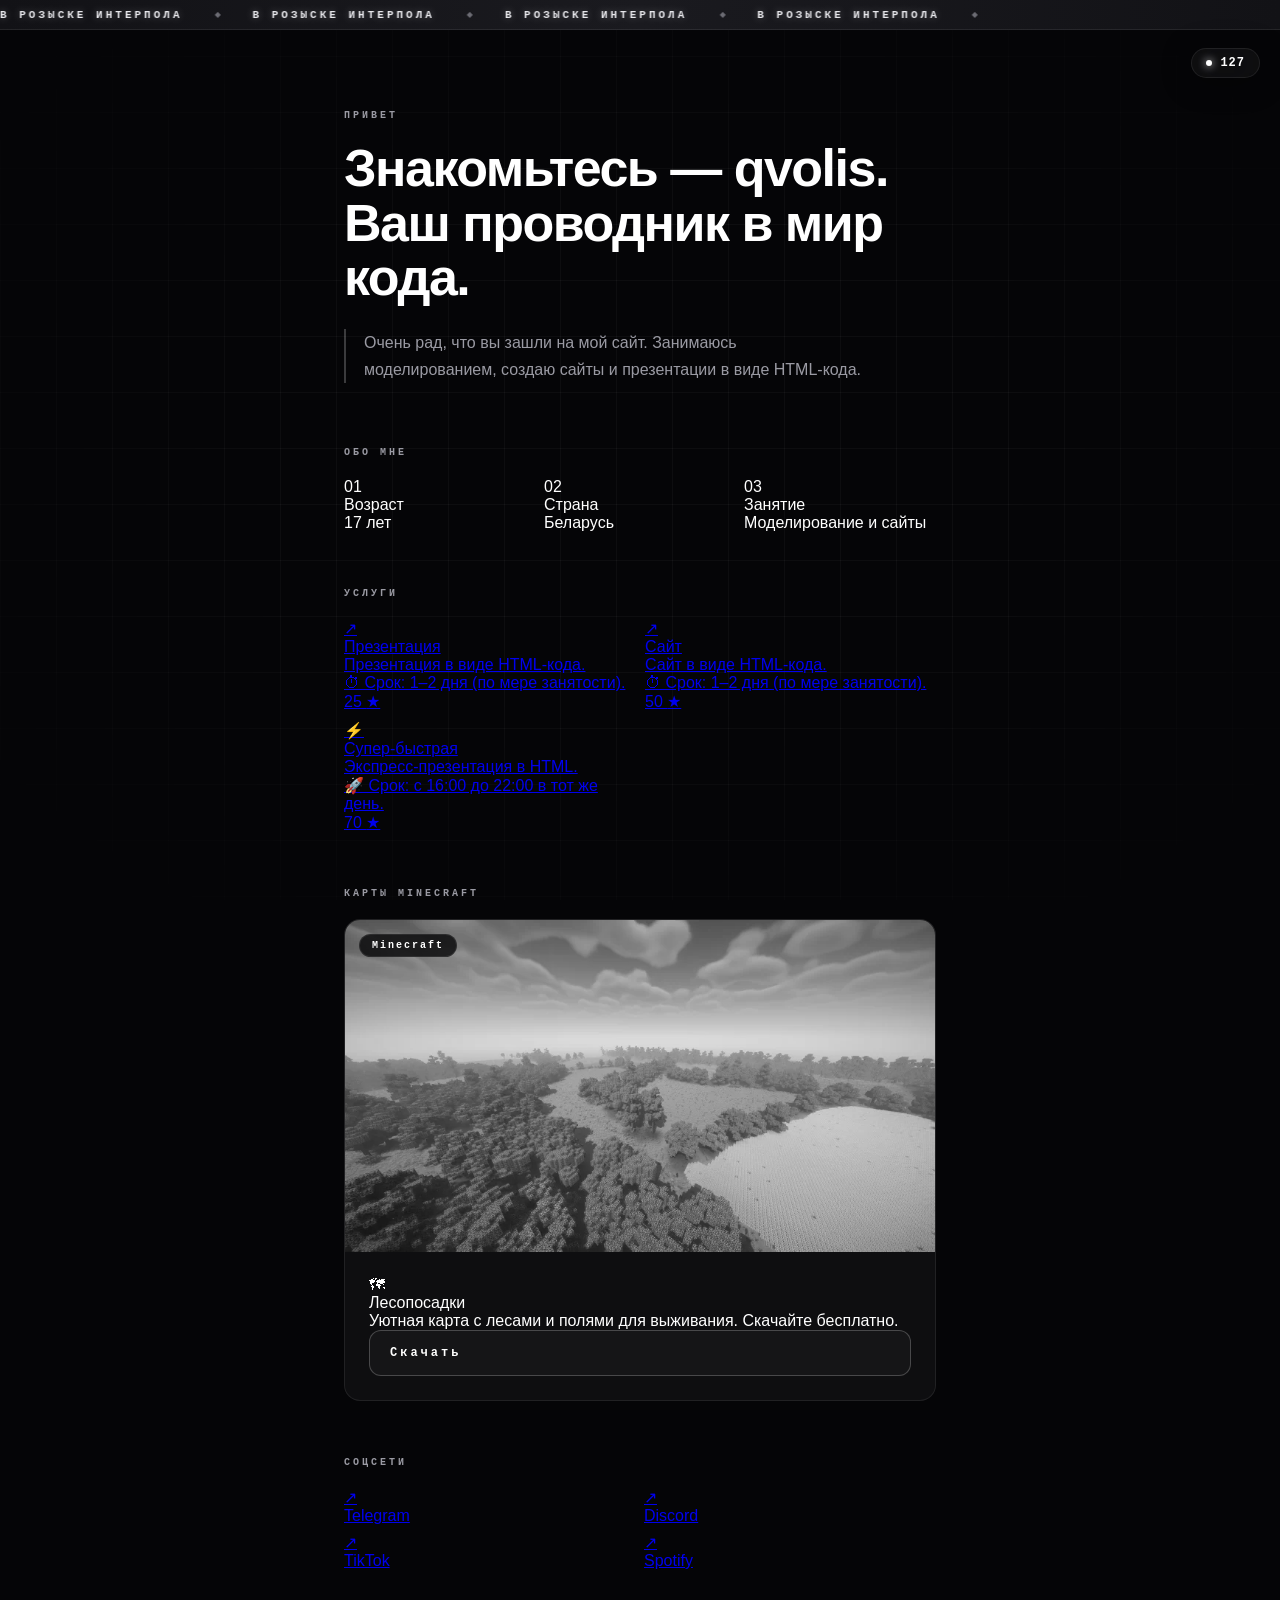
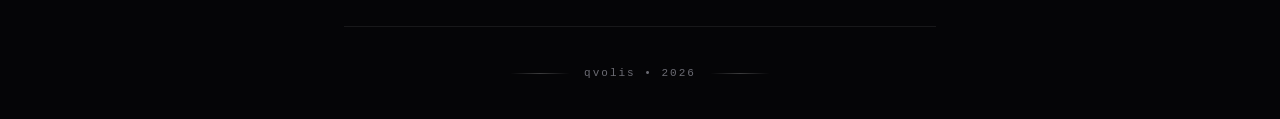
==== index.html @ 46df9633 "Update index.html" ====
<!DOCTYPE html>
<html lang="ru">
<head>
    <meta charset="UTF-8">
    <meta name="viewport" content="width=device-width, initial-scale=1.0">
    <title>qvolis</title>
    <link rel="stylesheet" href="style.css">
    <script src="https://telegram.org/js/telegram-web-app.js"></script>
</head>
<body>
    <!-- ФОН: тонкая сетка -->
    <div class="grid-bg"></div>

    <!-- БЕГУЩАЯ НАДПИСЬ -->
    <div class="wanted-stripe">
        <div class="wanted-track">
            <span class="wanted">В РОЗЫСКЕ ИНТЕРПОЛА</span>
            <span class="wanted-sep">◆</span>
            <span class="wanted">В РОЗЫСКЕ ИНТЕРПОЛА</span>
            <span class="wanted-sep">◆</span>
            <span class="wanted">В РОЗЫСКЕ ИНТЕРПОЛА</span>
            <span class="wanted-sep">◆</span>
            <span class="wanted">В РОЗЫСКЕ ИНТЕРПОЛА</span>
            <span class="wanted-sep">◆</span>
        </div>
    </div>

    <!-- СЧЁТЧИК -->
    <div class="visit-counter">
        <span class="dot"></span>127
    </div>

    <div class="container">

        <!-- HERO -->
        <section class="hero">
            <div class="section-label">ПРИВЕТ</div>
            <h1 class="hero-title">Знакомьтесь — qvolis.<br>Ваш проводник в мир кода.</h1>
            <p class="hero-sub">
                Очень рад, что вы зашли на мой сайт. Занимаюсь моделированием,
                создаю сайты и презентации в виде HTML-кода.
            </p>
        </section>

        <!-- ОБО МНЕ — сетка карточек -->
        <section class="section">
            <div class="section-label">ОБО МНЕ</div>
            <div class="info-grid">
                <div class="card">
                    <div class="card-icon">01</div>
                    <div class="card-title">Возраст</div>
                    <div class="card-desc">17 лет</div>
                </div>
                <div class="card">
                    <div class="card-icon">02</div>
                    <div class="card-title">Страна</div>
                    <div class="card-desc">Беларусь</div>
                </div>
                <div class="card">
                    <div class="card-icon">03</div>
                    <div class="card-title">Занятие</div>
                    <div class="card-desc">Моделирование и сайты</div>
                </div>
            </div>
        </section>

        <!-- УСЛУГИ -->
        <section class="section">
            <div class="section-label">УСЛУГИ</div>
            <div class="services-grid">

                <a href="https://t.me/qvolis_shop_bot" class="card card-service" target="_blank">
                    <div class="card-icon">↗</div>
                    <div class="card-title">Презентация</div>
                    <div class="card-desc">
                        Презентация в виде HTML-кода.<br>
                        ⏱ Срок: 1–2 дня (по мере занятости).
                    </div>
                    <div class="card-price">25 <span>★</span></div>
                </a>

                <a href="https://t.me/qvolis_shop_bot" class="card card-service" target="_blank">
                    <div class="card-icon">↗</div>
                    <div class="card-title">Сайт</div>
                    <div class="card-desc">
                        Сайт в виде HTML-кода.<br>
                        ⏱ Срок: 1–2 дня (по мере занятости).
                    </div>
                    <div class="card-price">50 <span>★</span></div>
                </a>

                <a href="https://t.me/qvolis_shop_bot" class="card card-service card-accent" target="_blank">
                    <div class="card-icon">⚡</div>
                    <div class="card-title">Супер-быстрая</div>
                    <div class="card-desc">
                        Экспресс-презентация в HTML.<br>
                        🚀 Срок: с 16:00 до 22:00 в тот же день.
                    </div>
                    <div class="card-price">70 <span>★</span></div>
                </a>

            </div>
        </section>

        <!-- КАРТЫ MINECRAFT -->
        <section class="section">
            <div class="section-label">КАРТЫ MINECRAFT</div>
            <div class="map-wrapper">
                <div class="map-connector"></div>
                <div class="map-card">
                    <div class="map-image-wrap">
                        <img src="map1.webp" alt="Скриншот карты Лесопосадки" class="map-image">
                        <div class="map-tag">Minecraft</div>
                    </div>
                    <div class="map-body">
                        <div class="map-icon">🗺</div>
                        <div class="map-title">Лесопосадки</div>
                        <div class="map-desc">Уютная карта с лесами и полями для выживания. Скачайте бесплатно.</div>
                        <a href="#" class="download-btn" target="_blank">Скачать</a>
                    </div>
                </div>
            </div>
        </section>

        <!-- СОЦСЕТИ -->
        <section class="section">
            <div class="section-label">СОЦСЕТИ</div>
            <div class="social-grid">
                <a href="https://t.me/log0voas" class="card card-social" target="_blank">
                    <div class="card-icon">↗</div>
                    <div class="card-title">Telegram</div>
                </a>
                <a href="https://discord.gg/s5s2uu9j" class="card card-social" target="_blank">
                    <div class="card-icon">↗</div>
                    <div class="card-title">Discord</div>
                </a>
                <a href="https://www.tiktok.com/@zhanitas" class="card card-social" target="_blank">
                    <div class="card-icon">↗</div>
                    <div class="card-title">TikTok</div>
                </a>
                <a href="https://open.spotify.com/user/31n6vi5csy6qyvwcrvzqtqoil5ge" class="card card-social" target="_blank">
                    <div class="card-icon">↗</div>
                    <div class="card-title">Spotify</div>
                </a>
            </div>
        </section>

        <!-- ФУТЕР -->
        <footer class="footer">
            <span class="footer-line"></span>
            <span>qvolis • 2026</span>
            <span class="footer-line"></span>
        </footer>

    </div>

    <script src="app.js"></script>
</body>
</html>
---- style.css ----
* {
    box-sizing: border-box;
    margin: 0;
    padding: 0;
}

:root {
    --white: #ffffff;
    --gray-100: #e8e8ec;
    --gray-200: #c8c8cf;
    --gray-300: #9a9aa3;
    --gray-400: #6b6b73;
    --gray-500: #44444c;
    --gray-600: #2a2a30;
    --gray-700: #1a1a1f;
    --gray-800: #121216;
    --gray-900: #0a0a0d;
    --black: #050507;
    
    --glass: rgba(255, 255, 255, 0.04);
    --glass-hover: rgba(255, 255, 255, 0.07);
    --border: rgba(255, 255, 255, 0.08);
    --border-hover: rgba(255, 255, 255, 0.22);
    --glow: rgba(255, 255, 255, 0.5);
    --glow-soft: rgba(255, 255, 255, 0.12);
    
    --radius: 16px;
    --radius-sm: 12px;
    --radius-pill: 100px;
    
    --font: -apple-system, BlinkMacSystemFont, "Segoe UI", "Inter", Roboto, Helvetica, Arial, sans-serif;
    --mono: 'JetBrains Mono', 'SF Mono', 'Courier New', monospace;
}

html {
    scroll-behavior: smooth;
}

body {
    font-family: var(--font);
    background-color: var(--black);
    color: var(--white);
    min-height: 100vh;
    position: relative;
    overflow-x: hidden;
    -webkit-font-smoothing: antialiased;
    -moz-osx-font-smoothing: grayscale;
}

/* ==================== ФОН ==================== */

.grid-bg {
    position: fixed;
    inset: 0;
    background-image:
        linear-gradient(rgba(255, 255, 255, 0.035) 1px, transparent 1px),
        linear-gradient(90deg, rgba(255, 255, 255, 0.035) 1px, transparent 1px);
    background-size: 56px 56px;
    pointer-events: none;
    z-index: 0;
    mask-image: radial-gradient(ellipse at center, black 40%, transparent 95%);
    -webkit-mask-image: radial-gradient(ellipse at center, black 40%, transparent 95%);
    animation: gridMove 30s linear infinite;
}

@keyframes gridMove {
    from { background-position: 0 0; }
    to { background-position: 56px 56px; }
}

.noise {
    position: fixed;
    inset: 0;
    pointer-events: none;
    z-index: 1;
    opacity: 0.5;
    background-image: radial-gradient(circle at 1px 1px, rgba(255, 255, 255, 0.05) 1px, transparent 0);
    background-size: 4px 4px;
}

.glow {
    position: fixed;
    width: 500px;
    height: 500px;
    border-radius: 50%;
    filter: blur(140px);
    pointer-events: none;
    z-index: 0;
}

.glow-1 {
    top: -200px;
    left: -150px;
    background: rgba(255, 255, 255, 0.15);
    animation: float1 12s ease-in-out infinite;
}

.glow-2 {
    bottom: -200px;
    right: -150px;
    background: rgba(255, 255, 255, 0.1);
    animation: float2 14s ease-in-out infinite;
}

.glow-3 {
    top: 50%;
    left: 50%;
    transform: translate(-50%, -50%);
    background: rgba(255, 255, 255, 0.04);
    animation: pulseSoft 8s ease-in-out infinite;
}

@keyframes float1 {
    0%, 100% { transform: translate(0, 0) scale(1); opacity: 0.5; }
    50% { transform: translate(60px, 40px) scale(1.15); opacity: 0.8; }
}

@keyframes float2 {
    0%, 100% { transform: translate(0, 0) scale(1); opacity: 0.4; }
    50% { transform: translate(-60px, -40px) scale(1.15); opacity: 0.7; }
}

@keyframes pulseSoft {
    0%, 100% { opacity: 0.3; transform: translate(-50%, -50%) scale(1); }
    50% { opacity: 0.6; transform: translate(-50%, -50%) scale(1.2); }
}

/* ==================== ВЕНЫ С ИМПУЛЬСАМИ ==================== */

.veins {
    position: fixed;
    inset: 0;
    pointer-events: none;
    z-index: 1;
    overflow: hidden;
}

.vein {
    position: absolute;
    pointer-events: none;
}

/* Вертикальные вены */
.vein-v {
    width: 1px;
    height: 100vh;
    top: 0;
    background: linear-gradient(
        180deg,
        transparent 0%,
        rgba(255, 255, 255, 0.04) 20%,
        rgba(255, 255, 255, 0.06) 50%,
        rgba(255, 255, 255, 0.04) 80%,
        transparent 100%
    );
}

/* Импульс, бегущий по вертикальной вене */
.vein-v::after {
    content: '';
    position: absolute;
    left: -1px;
    width: 3px;
    height: 140px;
    background: linear-gradient(
        180deg,
        transparent 0%,
        rgba(255, 255, 255, 0.6) 45%,
        rgba(255, 255, 255, 1) 50%,
        rgba(255, 255, 255, 0.6) 55%,
        transparent 100%
    );
    filter: blur(1.2px);
    animation: pulseDown 9s linear infinite;
    animation-delay: var(--delay, 0s);
}

@keyframes pulseDown {
    0% { top: -140px; opacity: 0; }
    10% { opacity: 1; }
    90% { opacity: 1; }
    100% { top: 100vh; opacity: 0; }
}

/* Горизонтальные вены */
.vein-h {
    height: 1px;
    width: 100vw;
    left: 0;
    background: linear-gradient(
        90deg,
        transparent 0%,
        rgba(255, 255, 255, 0.04) 20%,
        rgba(255, 255, 255, 0.06) 50%,
        rgba(255, 255, 255, 0.04) 80%,
        transparent 100%
    );
}

/* Импульс, бегущий по горизонтальной вене */
.vein-h::after {
    content: '';
    position: absolute;
    top: -1px;
    height: 3px;
    width: 140px;
    background: linear-gradient(
        90deg,
        transparent 0%,
        rgba(255, 255, 255, 0.6) 45%,
        rgba(255, 255, 255, 1) 50%,
        rgba(255, 255, 255, 0.6) 55%,
        transparent 100%
    );
    filter: blur(1.2px);
    animation: pulseRight 11s linear infinite;
    animation-delay: var(--delay, 0s);
}

@keyframes pulseRight {
    0% { left: -140px; opacity: 0; }
    10% { opacity: 1; }
    90% { opacity: 1; }
    100% { left: 100vw; opacity: 0; }
}

/* ==================== БЕГУЩАЯ НАДПИСЬ ==================== */

.wanted-stripe {
    position: fixed;
    top: 0;
    left: 0;
    right: 0;
    background: linear-gradient(90deg, var(--gray-800), var(--gray-700), var(--gray-800));
    color: var(--white);
    overflow: hidden;
    height: 30px;
    z-index: 99;
    border-bottom: 1px solid var(--border);
    white-space: nowrap;
}

.wanted-track {
    position: absolute;
    top: 0;
    left: 0;
    height: 100%;
    display: flex;
    align-items: center;
    gap: 32px;
    white-space: nowrap;
    animation: wantedScroll 22s linear infinite;
    will-change: transform;
}

.wanted {
    flex-shrink: 0;
    font-family: var(--mono);
    font-size: 11px;
    font-weight: 600;
    letter-spacing: 3px;
    color: var(--gray-100);
    white-space: nowrap;
    text-shadow: 0 0 8px rgba(255, 255, 255, 0.3);
}

.wanted-sep {
    flex-shrink: 0;
    font-size: 8px;
    color: var(--gray-400);
}

@keyframes wantedScroll {
    from { transform: translateX(-100%); }
    to { transform: translateX(100vw); }
}

/* ==================== СЧЁТЧИК ==================== */

.visit-counter {
    position: fixed;
    top: 48px;
    right: 20px;
    background: var(--glass);
    backdrop-filter: blur(20px);
    -webkit-backdrop-filter: blur(20px);
    color: var(--white);
    padding: 7px 14px;
    border-radius: var(--radius-pill);
    font-family: var(--mono);
    font-size: 12px;
    font-weight: 600;
    letter-spacing: 1px;
    border: 1px solid var(--border);
    z-index: 100;
    display: flex;
    align-items: center;
    gap: 8px;
    box-shadow: 0 4px 30px rgba(0, 0, 0, 0.4);
}

.counter-label {
    color: var(--gray-400);
    font-size: 9px;
    letter-spacing: 1.5px;
}

.dot {
    width: 6px;
    height: 6px;
    background-color: var(--white);
    border-radius: 50%;
    box-shadow: 0 0 8px var(--white);
    animation: blink 2s ease-in-out infinite;
}

@keyframes blink {
    0%, 100% { opacity: 1; transform: scale(1); }
    50% { opacity: 0.4; transform: scale(0.7); }
}

/* ==================== КОНТЕЙНЕР ==================== */

.container {
    max-width: 640px;
    margin: 0 auto;
    padding: 90px 24px 40px;
    position: relative;
    z-index: 2;
}

/* ==================== ПОДПИСИ РАЗДЕЛОВ ==================== */

.section-label {
    display: flex;
    align-items: center;
    gap: 14px;
    font-family: var(--mono);
    font-size: 10px;
    font-weight: 600;
    letter-spacing: 3px;
    color: var(--gray-300);
    text-transform: uppercase;
    margin-bottom: 20px;
}

.label-line {
    flex: 1;
    height: 1px;
    background: linear-gradient(90deg, transparent, var(--border-hover), transparent);
    position: relative;
    overflow: hidden;
}

.label-line::after {
    content: '';
    position: absolute;
    top: 0;
    height: 100%;
    width: 40%;
    background: var(--white);
    opacity: 0;
}

/* Левая линия — бежит слева направо */
.label-line:first-child::after {
    animation: lineSlideR 4.5s ease-in-out infinite;
}

/* Правая линия — бежит справа налево, с другой скоростью и задержкой */
.label-line:last-child::after {
    animation: lineSlideL 5.5s ease-in-out infinite;
    animation-delay: 1.4s;
}

@keyframes lineSlideR {
    0%   { left: -40%; opacity: 0; }
    15%  { opacity: 1; }
    85%  { opacity: 1; }
    100% { left: 100%; opacity: 0; }
}

@keyframes lineSlideL {
    0%   { right: -40%; left: auto; opacity: 0; }
    15%  { opacity: 1; }
    85%  { opacity: 1; }
    100% { right: 100%; left: auto; opacity: 0; }
}

/* ==================== ГЛАВНЫЙ ЭКРАН ==================== */

.hero {
    margin-bottom: 64px;
    padding-top: 20px;
}

.hero-title {
    font-size: 44px;
    font-weight: 800;
    line-height: 1.05;
    letter-spacing: -1.5px;
    margin-bottom: 20px;
}

.hero-line {
    display: block;
    color: var(--gray-200);
    font-weight: 400;
    font-size: 24px;
    letter-spacing: -0.5px;
    margin-bottom: 6px;
}

.hero-name {
    font-size: 52px;
    font-weight: 800;
    color: var(--white);
    letter-spacing: -2px;
    background: linear-gradient(180deg, #ffffff 0%, #999999 100%);
    -webkit-background-clip: text;
    background-clip: text;
    -webkit-text-fill-color: transparent;
    position: relative;
}

.hero-sub {
    font-size: 16px;
    line-height: 1.7;
    color: var(--gray-300);
    max-width: 520px;
    margin-top: 24px;
    padding-left: 18px;
    border-left: 2px solid var(--border-hover);
}

/* ==================== СЕКЦИИ ==================== */

.section {
    margin-bottom: 56px;
}

/* ==================== КАРТОЧКИ ИНФОРМАЦИИ ==================== */

.info-grid {
    display: grid;
    grid-template-columns: 1fr;
    gap: 8px;
}

.info-card {
    background: var(--glass);
    backdrop-filter: blur(20px);
    -webkit-backdrop-filter: blur(20px);
    border: 1px solid var(--border);
    border-radius: var(--radius);
    padding: 18px 22px;
    display: flex;
    align-items: center;
    gap: 16px;
    transition: all 0.4s cubic-bezier(0.16, 1, 0.3, 1);
    position: relative;
    overflow: hidden;
}

.info-card::before {
    content: '';
    position: absolute;
    top: 0;
    left: -100%;
    width: 100%;
    height: 100%;
    background: linear-gradient(90deg, transparent, rgba(255, 255, 255, 0.06), transparent);
    transition: left 0.8s;
}

.info-card:hover::before {
    left: 100%;
}

.info-card:hover {
    border-color: var(--border-hover);
    background: var(--glass-hover);
    transform: translateY(-2px);
    box-shadow: 0 8px 40px rgba(0, 0, 0, 0.5), 0 0 0 1px rgba(255, 255, 255, 0.05);
}

.info-icon {
    font-family: var(--mono);
    font-size: 11px;
    color: var(--gray-400);
    font-weight: 600;
    letter-spacing: 1px;
    padding: 4px 8px;
    border: 1px solid var(--border);
    border-radius: 6px;
    flex-shrink: 0;
}

.info-label {
    font-family: var(--mono);
    font-size: 11px;
    color: var(--gray-400);
    font-weight: 600;
    letter-spacing: 2px;
    flex: 1;
}

.info-value {
    font-size: 15px;
    color: var(--white);
    font-weight: 600;
    text-align: right;
}

/* ==================== ПЛАШКА УСЛУГ ==================== */

.order-card {
    display: flex;
    align-items: center;
    gap: 18px;
    background: var(--glass);
    backdrop-filter: blur(20px);
    -webkit-backdrop-filter: blur(20px);
    border: 1px solid var(--border);
    border-radius: var(--radius);
    padding: 22px 24px;
    text-decoration: none;
    position: relative;
    overflow: hidden;
    transition: all 0.4s cubic-bezier(0.16, 1, 0.3, 1);
}

.order-card::before {
    content: '';
    position: absolute;
    top: 0;
    left: 0;
    right: 0;
    height: 1px;
    background: linear-gradient(90deg, transparent, var(--white), transparent);
    opacity: 0;
    transition: opacity 0.4s;
}

.order-card:hover::before {
    opacity: 1;
    animation: topSweep 2s linear infinite;
}

@keyframes topSweep {
    from { transform: translateX(-100%); }
    to { transform: translateX(100%); }
}

.order-card:hover {
    border-color: var(--border-hover);
    background: var(--glass-hover);
    transform: translateY(-3px);
    box-shadow: 0 16px 50px rgba(0, 0, 0, 0.6), 0 0 0 1px rgba(255, 255, 255, 0.06);
}

.order-icon {
    width: 44px;
    height: 44px;
    border: 1px solid var(--border-hover);
    border-radius: 12px;
    display: flex;
    align-items: center;
    justify-content: center;
    font-size: 18px;
    color: var(--white);
    flex-shrink: 0;
    background: rgba(255, 255, 255, 0.03);
    transition: all 0.4s;
}

.order-card:hover .order-icon {
    background: var(--white);
    color: var(--black);
    transform: rotate(-45deg);
}

.order-content {
    flex: 1;
}

.order-title {
    font-size: 16px;
    font-weight: 600;
    color: var(--white);
    margin-bottom: 4px;
    letter-spacing: -0.2px;
}

.order-subtitle {
    font-size: 13px;
    color: var(--gray-400);
    font-family: var(--mono);
    letter-spacing: 0.5px;
}

.order-arrow {
    font-size: 18px;
    color: var(--gray-400);
    transition: all 0.3s;
    flex-shrink: 0;
}

.order-card:hover .order-arrow {
    color: var(--white);
    transform: translate(4px, -4px);
}

/* ==================== КАРТОЧКА КАРТЫ ==================== */

.map-card {
    background: var(--glass);
    backdrop-filter: blur(20px);
    -webkit-backdrop-filter: blur(20px);
    border: 1px solid var(--border);
    border-radius: var(--radius);
    overflow: hidden;
    transition: all 0.4s cubic-bezier(0.16, 1, 0.3, 1);
}

.map-card:hover {
    border-color: var(--border-hover);
    box-shadow: 0 20px 60px rgba(0, 0, 0, 0.6), 0 0 0 1px rgba(255, 255, 255, 0.06);
    transform: translateY(-3px);
}

.map-image-wrap {
    position: relative;
    overflow: hidden;
    aspect-ratio: 16/9;
}

.map-image {
    width: 100%;
    height: 100%;
    object-fit: cover;
    display: block;
    filter: grayscale(100%) contrast(1.15) brightness(0.9);
    transition: all 0.8s cubic-bezier(0.16, 1, 0.3, 1);
}

.map-card:hover .map-image {
    transform: scale(1.06);
    filter: grayscale(100%) contrast(1.25) brightness(1.05);
}

.image-scan {
    position: absolute;
    top: 0;
    left: 0;
    width: 100%;
    height: 100%;
    pointer-events: none;
    background: linear-gradient(180deg, transparent 0%, rgba(255, 255, 255, 0.15) 50%, transparent 100%);
    animation: imageScan 4s linear infinite;
}

@keyframes imageScan {
    from { transform: translateY(-100%); }
    to { transform: translateY(100%); }
}

.map-tag {
    position: absolute;
    top: 14px;
    left: 14px;
    background: rgba(5, 5, 7, 0.8);
    backdrop-filter: blur(10px);
    color: var(--white);
    padding: 5px 12px;
    border-radius: var(--radius-pill);
    font-family: var(--mono);
    font-size: 10px;
    font-weight: 600;
    letter-spacing: 2px;
    border: 1px solid var(--border);
}

.map-body {
    padding: 24px;
}

.map-body h3 {
    font-size: 20px;
    font-weight: 700;
    color: var(--white);
    margin-bottom: 10px;
    letter-spacing: -0.4px;
}

.map-body p {
    font-size: 14px;
    line-height: 1.6;
    color: var(--gray-300);
    margin-bottom: 22px;
}

/* ==================== КНОПКА СКАЧАТЬ ==================== */

.download-btn {
    display: flex;
    align-items: center;
    justify-content: space-between;
    width: 100%;
    background: rgba(255, 255, 255, 0.03);
    color: var(--white);
    border: 1px solid var(--border-hover);
    padding: 15px 20px;
    border-radius: var(--radius-sm);
    text-decoration: none;
    font-family: var(--mono);
    font-weight: 600;
    font-size: 12px;
    letter-spacing: 3px;
    transition: all 0.4s cubic-bezier(0.16, 1, 0.3, 1);
    position: relative;
    overflow: hidden;
}

.download-btn::before {
    content: '';
    position: absolute;
    top: 0;
    left: -100%;
    width: 100%;
    height: 100%;
    background: linear-gradient(90deg, transparent, rgba(255, 255, 255, 0.15), transparent);
    transition: left 0.7s;
}

.download-btn:hover::before {
    left: 100%;
}

.download-btn:hover {
    background: var(--white);
    color: var(--black);
    border-color: var(--white);
    box-shadow: 0 0 40px rgba(255, 255, 255, 0.2);
}

.download-arrow {
    font-size: 16px;
    transition: transform 0.3s;
}

.download-btn:hover .download-arrow {
    transform: translateY(3px);
}

/* ==================== СОЦСЕТИ ==================== */

.social-grid {
    display: grid;
    grid-template-columns: 1fr 1fr;
    gap: 8px;
}

.social-card {
    background: var(--glass);
    backdrop-filter: blur(20px);
    -webkit-backdrop-filter: blur(20px);
    border: 1px solid var(--border);
    border-radius: var(--radius);
    padding: 20px;
    text-decoration: none;
    display: flex;
    justify-content: space-between;
    align-items: center;
    transition: all 0.4s cubic-bezier(0.16, 1, 0.3, 1);
    position: relative;
    overflow: hidden;
}

.social-card::before {
    content: '';
    position: absolute;
    top: 0;
    left: -100%;
    width: 100%;
    height: 100%;
    background: linear-gradient(90deg, transparent, rgba(255, 255, 255, 0.06), transparent);
    transition: left 0.7s;
}

.social-card:hover::before {
    left: 100%;
}

.social-card:hover {
    border-color: var(--border-hover);
    background: var(--glass-hover);
    transform: translateY(-3px);
    box-shadow: 0 12px 40px rgba(0, 0, 0, 0.5), 0 0 0 1px rgba(255, 255, 255, 0.06);
}

.social-name {
    font-size: 14px;
    font-weight: 600;
    color: var(--white);
    letter-spacing: -0.2px;
}

.social-arrow {
    font-size: 14px;
    color: var(--gray-400);
    transition: all 0.3s;
    font-weight: 600;
}

.social-card:hover .social-arrow {
    color: var(--white);
    transform: translate(3px, -3px);
}

/* ==================== ФУТЕР ==================== */

.footer {
    display: flex;
    align-items: center;
    gap: 14px;
    padding-top: 40px;
    margin-top: 40px;
    border-top: 1px solid var(--border);
    justify-content: center;
    font-family: var(--mono);
    font-size: 11px;
    color: var(--gray-400);
    letter-spacing: 2px;
}

.footer-line {
    flex: 1;
    height: 1px;
    background: linear-gradient(90deg, transparent, var(--border-hover), transparent);
    max-width: 60px;
}

.footer-dot {
    color: var(--gray-500);
}

/* ==================== АНИМАЦИЯ ПОЯВЛЕНИЯ ==================== */

@keyframes fadeInUp {
    from {
        opacity: 0;
        transform: translateY(24px);
    }
    to {
        opacity: 1;
        transform: translateY(0);
    }
}

.hero, .section, .footer {
    opacity: 0;
    animation: fadeInUp 0.9s cubic-bezier(0.16, 1, 0.3, 1) forwards;
}

.hero { animation-delay: 0.1s; }
.section:nth-of-type(1) { animation-delay: 0.25s; }
.section:nth-of-type(2) { animation-delay: 0.4s; }
.section:nth-of-type(3) { animation-delay: 0.55s; }
.section:nth-of-type(4) { animation-delay: 0.7s; }
.footer { animation-delay: 0.85s; }

/* ==================== АДАПТИВ ==================== */

@media (min-width: 540px) {
    .info-grid {
        grid-template-columns: 1fr 1fr 1fr;
    }
    .info-card {
        flex-direction: column;
        align-items: flex-start;
        gap: 14px;
        padding: 22px;
    }
    .info-value {
        text-align: left;
    }
    .info-label {
        flex: none;
    }
    .info-icon {
        align-self: flex-start;
    }
    .hero-title {
        font-size: 52px;
    }
    .hero-line {
        font-size: 26px;
    }
    .hero-name {
        font-size: 64px;
    }
}
/* ==================== ДВЕ КНОПКИ УСЛУГ ==================== */

.services-grid {
    display: grid;
    grid-template-columns: 1fr;
    gap: 10px;
}

.service-card {
    display: block;
    background: var(--glass);
    backdrop-filter: blur(20px);
    -webkit-backdrop-filter: blur(20px);
    border: 1px solid var(--border);
    border-radius: var(--radius);
    padding: 22px 24px;
    text-decoration: none;
    position: relative;
    overflow: hidden;
    transition: all 0.4s cubic-bezier(0.16, 1, 0.3, 1);
}

.service-card::before {
    content: '';
    position: absolute;
    top: 0;
    left: -100%;
    width: 100%;
    height: 100%;
    background: linear-gradient(90deg, transparent, rgba(255, 255, 255, 0.06), transparent);
    transition: left 0.8s;
}

.service-card:hover::before {
    left: 100%;
}

.service-card:hover {
    border-color: var(--border-hover);
    background: var(--glass-hover);
    transform: translateY(-3px);
    box-shadow: 0 16px 50px rgba(0, 0, 0, 0.6), 0 0 0 1px rgba(255, 255, 255, 0.06);
}

/* Шапка карточки: иконка + цена */
.service-header {
    display: flex;
    align-items: center;
    justify-content: space-between;
    margin-bottom: 16px;
}

.service-icon {
    width: 40px;
    height: 40px;
    border: 1px solid var(--border-hover);
    border-radius: 10px;
    display: flex;
    align-items: center;
    justify-content: center;
    font-size: 16px;
    color: var(--white);
    background: rgba(255, 255, 255, 0.03);
    transition: all 0.4s;
}

.service-card:hover .service-icon {
    background: var(--white);
    color: var(--black);
    transform: rotate(-45deg);
}

/* Цена */
.service-price {
    display: flex;
    align-items: baseline;
    gap: 4px;
    padding: 6px 12px;
    background: rgba(255, 255, 255, 0.05);
    border: 1px solid var(--border-hover);
    border-radius: var(--radius-pill);
    transition: all 0.4s;
}

.service-card:hover .service-price {
    background: rgba(255, 255, 255, 0.1);
    border-color: var(--white);
    box-shadow: 0 0 20px rgba(255, 255, 255, 0.15);
}

.price-value {
    font-family: var(--mono);
    font-size: 16px;
    font-weight: 700;
    color: var(--white);
    letter-spacing: -0.5px;
}

.price-star {
    font-size: 13px;
    color: var(--gray-300);
    transition: color 0.4s;
}

.service-card:hover .price-star {
    color: var(--white);
    text-shadow: 0 0 10px rgba(255, 255, 255, 0.8);
}

/* Название и описание */
.service-title {
    font-size: 16px;
    font-weight: 600;
    color: var(--white);
    margin-bottom: 6px;
    letter-spacing: -0.2px;
}

.service-subtitle {
    font-size: 12px;
    color: var(--gray-400);
    font-family: var(--mono);
    letter-spacing: 1.5px;
    text-transform: uppercase;
}

/* Стрелка в углу */
.service-arrow {
    position: absolute;
    top: 22px;
    right: 22px;
    font-size: 16px;
    color: var(--gray-400);
    transition: all 0.3s;
    opacity: 0;
}

.service-card:hover .service-arrow {
    color: var(--white);
    transform: translate(4px, -4px);
    opacity: 1;
}

/* Адаптив: на широких экранах две колонки */
@media (min-width: 540px) {
    .services-grid {
        grid-template-columns: 1fr 1fr;
    }
}
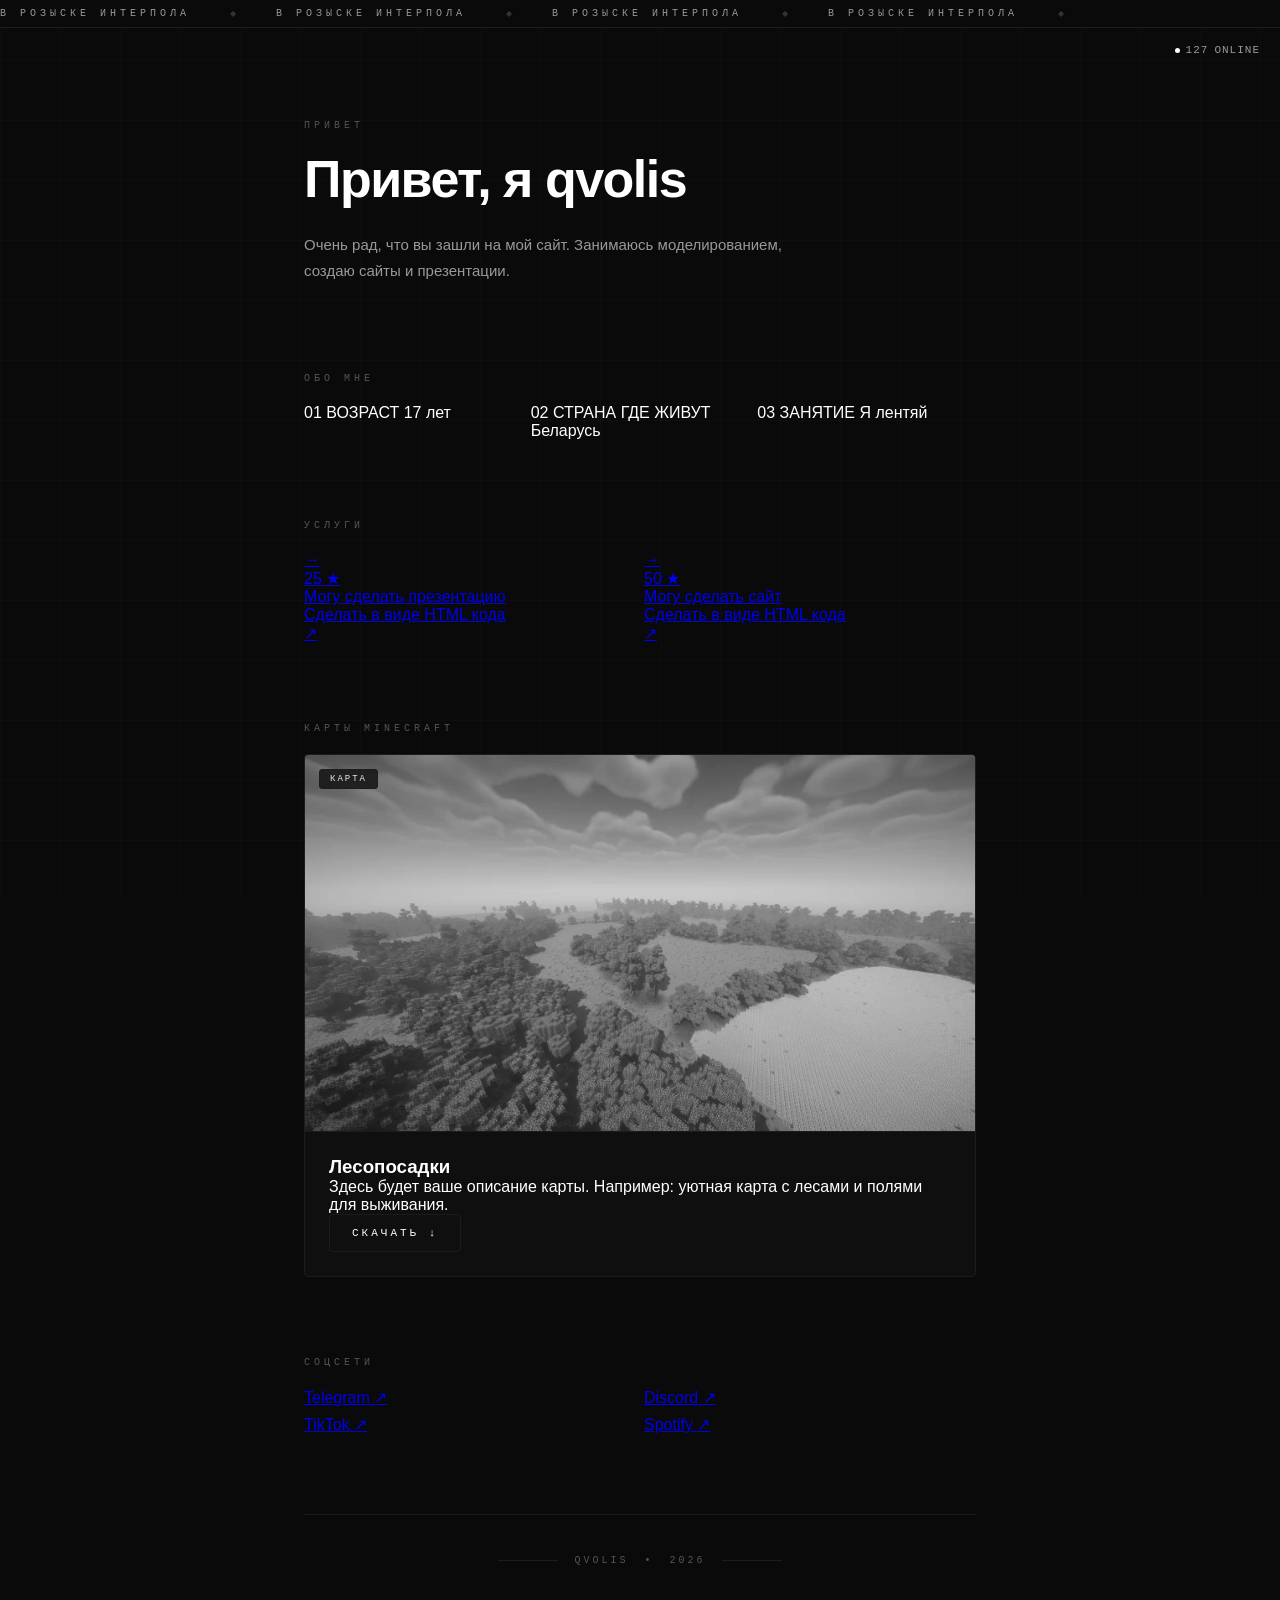
==== commit 535e8759: "Update index.html" ====
--- a/index.html
+++ b/index.html
@@ -8,8 +8,25 @@
     <script src="https://telegram.org/js/telegram-web-app.js"></script>
 </head>
 <body>
-    <!-- ФОН: тонкая сетка -->
+    <!-- ФОНОВЫЕ СЛОИ -->
     <div class="grid-bg"></div>
+    <div class="noise"></div>
+    <div class="glow glow-1"></div>
+    <div class="glow glow-2"></div>
+    <div class="glow glow-3"></div>
+
+    <!-- ВЕНЫ С ИМПУЛЬСАМИ -->
+    <div class="veins">
+        <div class="vein vein-v" style="left: 6%;  --delay: 0s;"></div>
+        <div class="vein vein-v" style="left: 18%; --delay: 2.4s;"></div>
+        <div class="vein vein-v" style="left: 32%; --delay: 1.2s;"></div>
+        <div class="vein vein-v" style="left: 68%; --delay: 3.6s;"></div>
+        <div class="vein vein-v" style="left: 82%; --delay: 0.8s;"></div>
+        <div class="vein vein-v" style="left: 94%; --delay: 2.0s;"></div>
+        <div class="vein vein-h" style="top: 22%; --delay: 1.5s;"></div>
+        <div class="vein vein-h" style="top: 55%; --delay: 4.5s;"></div>
+        <div class="vein vein-h" style="top: 82%; --delay: 3.0s;"></div>
+    </div>
 
     <!-- БЕГУЩАЯ НАДПИСЬ -->
     <div class="wanted-stripe">
@@ -27,120 +44,142 @@
 
     <!-- СЧЁТЧИК -->
     <div class="visit-counter">
-        <span class="dot"></span>127
+        <span class="dot"></span>
+        <span>127</span>
+        <span class="counter-label">ONLINE</span>
     </div>
 
     <div class="container">
 
-        <!-- HERO -->
+        <!-- ГЛАВНЫЙ ЭКРАН -->
         <section class="hero">
-            <div class="section-label">ПРИВЕТ</div>
-            <h1 class="hero-title">Знакомьтесь — qvolis.<br>Ваш проводник в мир кода.</h1>
+            <div class="section-label">
+                <span class="label-line"></span>
+                <span>ПРИВЕТ</span>
+                <span class="label-line"></span>
+            </div>
+            <h1 class="hero-title">
+                <span class="hero-line">Привет, я</span>
+                <span class="hero-line hero-name">qvolis</span>
+            </h1>
             <p class="hero-sub">
                 Очень рад, что вы зашли на мой сайт. Занимаюсь моделированием,
-                создаю сайты и презентации в виде HTML-кода.
+                создаю сайты и презентации.
             </p>
         </section>
 
-        <!-- ОБО МНЕ — сетка карточек -->
-        <section class="section">
-            <div class="section-label">ОБО МНЕ</div>
+        <!-- ОБО МНЕ -->
+        <section class="section">
+            <div class="section-label">
+                <span class="label-line"></span>
+                <span>ОБО МНЕ</span>
+                <span class="label-line"></span>
+            </div>
             <div class="info-grid">
-                <div class="card">
-                    <div class="card-icon">01</div>
-                    <div class="card-title">Возраст</div>
-                    <div class="card-desc">17 лет</div>
-                </div>
-                <div class="card">
-                    <div class="card-icon">02</div>
-                    <div class="card-title">Страна</div>
-                    <div class="card-desc">Беларусь</div>
-                </div>
-                <div class="card">
-                    <div class="card-icon">03</div>
-                    <div class="card-title">Занятие</div>
-                    <div class="card-desc">Моделирование и сайты</div>
+                <div class="info-card">
+                    <span class="info-icon">01</span>
+                    <span class="info-label">ВОЗРАСТ</span>
+                    <span class="info-value">17 лет</span>
+                </div>
+                <div class="info-card">
+                    <span class="info-icon">02</span>
+                    <span class="info-label">СТРАНА ГДЕ ЖИВУТ</span>
+                    <span class="info-value">Беларусь</span>
+                </div>
+                <div class="info-card">
+                    <span class="info-icon">03</span>
+                    <span class="info-label">ЗАНЯТИЕ</span>
+                    <span class="info-value">Я лентяй</span>
                 </div>
             </div>
         </section>
 
         <!-- УСЛУГИ -->
         <section class="section">
-            <div class="section-label">УСЛУГИ</div>
+            <div class="section-label">
+                <span class="label-line"></span>
+                <span>УСЛУГИ</span>
+                <span class="label-line"></span>
+            </div>
+            
             <div class="services-grid">
-
-                <a href="https://t.me/qvolis_shop_bot" class="card card-service" target="_blank">
-                    <div class="card-icon">↗</div>
-                    <div class="card-title">Презентация</div>
-                    <div class="card-desc">
-                        Презентация в виде HTML-кода.<br>
-                        ⏱ Срок: 1–2 дня (по мере занятости).
+                <!-- Кнопка 1: Презентация -->
+                <a href="https://t.me/log0voas" class="service-card" target="_blank">
+                    <div class="service-header">
+                        <div class="service-icon">→</div>
+                        <div class="service-price">
+                            <span class="price-value">25</span>
+                            <span class="price-star">★</span>
+                        </div>
                     </div>
-                    <div class="card-price">25 <span>★</span></div>
-                </a>
-
-                <a href="https://t.me/qvolis_shop_bot" class="card card-service" target="_blank">
-                    <div class="card-icon">↗</div>
-                    <div class="card-title">Сайт</div>
-                    <div class="card-desc">
-                        Сайт в виде HTML-кода.<br>
-                        ⏱ Срок: 1–2 дня (по мере занятости).
+                    <div class="service-title">Могу сделать презентацию</div>
+                    <div class="service-subtitle">Сделать в виде HTML кода</div>
+                    <div class="service-arrow">↗</div>
+                </a>
+
+                <!-- Кнопка 2: Сайт -->
+                <a href="https://t.me/log0voas" class="service-card" target="_blank">
+                    <div class="service-header">
+                        <div class="service-icon">→</div>
+                        <div class="service-price">
+                            <span class="price-value">50</span>
+                            <span class="price-star">★</span>
+                        </div>
                     </div>
-                    <div class="card-price">50 <span>★</span></div>
-                </a>
-
-                <a href="https://t.me/qvolis_shop_bot" class="card card-service card-accent" target="_blank">
-                    <div class="card-icon">⚡</div>
-                    <div class="card-title">Супер-быстрая</div>
-                    <div class="card-desc">
-                        Экспресс-презентация в HTML.<br>
-                        🚀 Срок: с 16:00 до 22:00 в тот же день.
-                    </div>
-                    <div class="card-price">70 <span>★</span></div>
-                </a>
-
+                    <div class="service-title">Могу сделать сайт</div>
+                    <div class="service-subtitle">Сделать в виде HTML кода</div>
+                    <div class="service-arrow">↗</div>
+                </a>
             </div>
         </section>
 
         <!-- КАРТЫ MINECRAFT -->
         <section class="section">
-            <div class="section-label">КАРТЫ MINECRAFT</div>
-            <div class="map-wrapper">
-                <div class="map-connector"></div>
-                <div class="map-card">
-                    <div class="map-image-wrap">
-                        <img src="map1.webp" alt="Скриншот карты Лесопосадки" class="map-image">
-                        <div class="map-tag">Minecraft</div>
-                    </div>
-                    <div class="map-body">
-                        <div class="map-icon">🗺</div>
-                        <div class="map-title">Лесопосадки</div>
-                        <div class="map-desc">Уютная карта с лесами и полями для выживания. Скачайте бесплатно.</div>
-                        <a href="#" class="download-btn" target="_blank">Скачать</a>
-                    </div>
+            <div class="section-label">
+                <span class="label-line"></span>
+                <span>КАРТЫ MINECRAFT</span>
+                <span class="label-line"></span>
+            </div>
+            <div class="map-card">
+                <div class="map-image-wrap">
+                    <img src="map1.webp" alt="Скриншот карты Лесопосадки" class="map-image">
+                    <div class="image-scan"></div>
+                    <div class="map-tag">КАРТА</div>
+                </div>
+                <div class="map-body">
+                    <h3>Лесопосадки</h3>
+                    <p>Здесь будет ваше описание карты. Например: уютная карта с лесами и полями для выживания.</p>
+                    <a href="#" class="download-btn" target="_blank">
+                        <span>СКАЧАТЬ</span>
+                        <span class="download-arrow">↓</span>
+                    </a>
                 </div>
             </div>
         </section>
 
         <!-- СОЦСЕТИ -->
         <section class="section">
-            <div class="section-label">СОЦСЕТИ</div>
+            <div class="section-label">
+                <span class="label-line"></span>
+                <span>СОЦСЕТИ</span>
+                <span class="label-line"></span>
+            </div>
             <div class="social-grid">
-                <a href="https://t.me/log0voas" class="card card-social" target="_blank">
-                    <div class="card-icon">↗</div>
-                    <div class="card-title">Telegram</div>
-                </a>
-                <a href="https://discord.gg/s5s2uu9j" class="card card-social" target="_blank">
-                    <div class="card-icon">↗</div>
-                    <div class="card-title">Discord</div>
-                </a>
-                <a href="https://www.tiktok.com/@zhanitas" class="card card-social" target="_blank">
-                    <div class="card-icon">↗</div>
-                    <div class="card-title">TikTok</div>
-                </a>
-                <a href="https://open.spotify.com/user/31n6vi5csy6qyvwcrvzqtqoil5ge" class="card card-social" target="_blank">
-                    <div class="card-icon">↗</div>
-                    <div class="card-title">Spotify</div>
+                <a href="https://t.me/log0voas" class="social-card" target="_blank">
+                    <span class="social-name">Telegram</span>
+                    <span class="social-arrow">↗</span>
+                </a>
+                <a href="https://discord.gg/s5s2uu9j" class="social-card" target="_blank">
+                    <span class="social-name">Discord</span>
+                    <span class="social-arrow">↗</span>
+                </a>
+                <a href="https://www.tiktok.com/@zhanitas?_r=1&_t=ZP-9A3Y2t6bqta" class="social-card" target="_blank">
+                    <span class="social-name">TikTok</span>
+                    <span class="social-arrow">↗</span>
+                </a>
+                <a href="https://open.spotify.com/user/31n6vi5csy6qyvwcrvzqtqoil5ge?si=YVboFvieSAmZfcFbPXDnzA&utm_source=copy-link" class="social-card" target="_blank">
+                    <span class="social-name">Spotify</span>
+                    <span class="social-arrow">↗</span>
                 </a>
             </div>
         </section>
@@ -148,7 +187,9 @@
         <!-- ФУТЕР -->
         <footer class="footer">
             <span class="footer-line"></span>
-            <span>qvolis • 2026</span>
+            <span class="footer-text">qvolis</span>
+            <span class="footer-dot">•</span>
+            <span class="footer-text">2026</span>
             <span class="footer-line"></span>
         </footer>
 
--- a/style.css
+++ b/style.css
@@ -1,1052 +1,395 @@
-* {
-    box-sizing: border-box;
-    margin: 0;
-    padding: 0;
-}
+* { box-sizing: border-box; margin: 0; padding: 0; }
 
 :root {
+    --bg: #0a0a0a;
+    --card-bg: #0f0f0f;
+    --card-bg-hover: #141414;
+    --border: #1c1c1c;
+    --border-hover: #2c2c2c;
     --white: #ffffff;
-    --gray-100: #e8e8ec;
-    --gray-200: #c8c8cf;
-    --gray-300: #9a9aa3;
-    --gray-400: #6b6b73;
-    --gray-500: #44444c;
-    --gray-600: #2a2a30;
-    --gray-700: #1a1a1f;
-    --gray-800: #121216;
-    --gray-900: #0a0a0d;
-    --black: #050507;
-    
-    --glass: rgba(255, 255, 255, 0.04);
-    --glass-hover: rgba(255, 255, 255, 0.07);
-    --border: rgba(255, 255, 255, 0.08);
-    --border-hover: rgba(255, 255, 255, 0.22);
-    --glow: rgba(255, 255, 255, 0.5);
-    --glow-soft: rgba(255, 255, 255, 0.12);
-    
-    --radius: 16px;
-    --radius-sm: 12px;
-    --radius-pill: 100px;
-    
-    --font: -apple-system, BlinkMacSystemFont, "Segoe UI", "Inter", Roboto, Helvetica, Arial, sans-serif;
+    --gray-100: #eaeaea;
+    --gray-300: #999999;
+    --gray-500: #555555;
+    --gray-700: #333333;
     --mono: 'JetBrains Mono', 'SF Mono', 'Courier New', monospace;
-}
-
-html {
-    scroll-behavior: smooth;
+    --sans: -apple-system, BlinkMacSystemFont, "Segoe UI", "Inter", Roboto, sans-serif;
 }
 
 body {
-    font-family: var(--font);
-    background-color: var(--black);
+    font-family: var(--sans);
+    background-color: var(--bg);
     color: var(--white);
     min-height: 100vh;
     position: relative;
     overflow-x: hidden;
     -webkit-font-smoothing: antialiased;
-    -moz-osx-font-smoothing: grayscale;
-}
-
-/* ==================== ФОН ==================== */
-
+}
+
+/* ===== ФОН С СЕТКОЙ ===== */
 .grid-bg {
     position: fixed;
     inset: 0;
     background-image:
-        linear-gradient(rgba(255, 255, 255, 0.035) 1px, transparent 1px),
-        linear-gradient(90deg, rgba(255, 255, 255, 0.035) 1px, transparent 1px);
-    background-size: 56px 56px;
+        linear-gradient(rgba(255, 255, 255, 0.02) 1px, transparent 1px),
+        linear-gradient(90deg, rgba(255, 255, 255, 0.02) 1px, transparent 1px);
+    background-size: 60px 60px;
     pointer-events: none;
     z-index: 0;
-    mask-image: radial-gradient(ellipse at center, black 40%, transparent 95%);
-    -webkit-mask-image: radial-gradient(ellipse at center, black 40%, transparent 95%);
-    animation: gridMove 30s linear infinite;
-}
-
-@keyframes gridMove {
-    from { background-position: 0 0; }
-    to { background-position: 56px 56px; }
-}
-
-.noise {
-    position: fixed;
-    inset: 0;
-    pointer-events: none;
-    z-index: 1;
-    opacity: 0.5;
-    background-image: radial-gradient(circle at 1px 1px, rgba(255, 255, 255, 0.05) 1px, transparent 0);
-    background-size: 4px 4px;
-}
-
-.glow {
-    position: fixed;
-    width: 500px;
-    height: 500px;
-    border-radius: 50%;
-    filter: blur(140px);
-    pointer-events: none;
-    z-index: 0;
-}
-
-.glow-1 {
-    top: -200px;
-    left: -150px;
-    background: rgba(255, 255, 255, 0.15);
-    animation: float1 12s ease-in-out infinite;
-}
-
-.glow-2 {
-    bottom: -200px;
-    right: -150px;
-    background: rgba(255, 255, 255, 0.1);
-    animation: float2 14s ease-in-out infinite;
-}
-
-.glow-3 {
-    top: 50%;
-    left: 50%;
-    transform: translate(-50%, -50%);
-    background: rgba(255, 255, 255, 0.04);
-    animation: pulseSoft 8s ease-in-out infinite;
-}
-
-@keyframes float1 {
-    0%, 100% { transform: translate(0, 0) scale(1); opacity: 0.5; }
-    50% { transform: translate(60px, 40px) scale(1.15); opacity: 0.8; }
-}
-
-@keyframes float2 {
-    0%, 100% { transform: translate(0, 0) scale(1); opacity: 0.4; }
-    50% { transform: translate(-60px, -40px) scale(1.15); opacity: 0.7; }
-}
-
-@keyframes pulseSoft {
-    0%, 100% { opacity: 0.3; transform: translate(-50%, -50%) scale(1); }
-    50% { opacity: 0.6; transform: translate(-50%, -50%) scale(1.2); }
-}
-
-/* ==================== ВЕНЫ С ИМПУЛЬСАМИ ==================== */
-
-.veins {
-    position: fixed;
-    inset: 0;
-    pointer-events: none;
-    z-index: 1;
-    overflow: hidden;
-}
-
-.vein {
-    position: absolute;
-    pointer-events: none;
-}
-
-/* Вертикальные вены */
-.vein-v {
-    width: 1px;
-    height: 100vh;
-    top: 0;
-    background: linear-gradient(
-        180deg,
-        transparent 0%,
-        rgba(255, 255, 255, 0.04) 20%,
-        rgba(255, 255, 255, 0.06) 50%,
-        rgba(255, 255, 255, 0.04) 80%,
-        transparent 100%
-    );
-}
-
-/* Импульс, бегущий по вертикальной вене */
-.vein-v::after {
-    content: '';
-    position: absolute;
-    left: -1px;
-    width: 3px;
-    height: 140px;
-    background: linear-gradient(
-        180deg,
-        transparent 0%,
-        rgba(255, 255, 255, 0.6) 45%,
-        rgba(255, 255, 255, 1) 50%,
-        rgba(255, 255, 255, 0.6) 55%,
-        transparent 100%
-    );
-    filter: blur(1.2px);
-    animation: pulseDown 9s linear infinite;
-    animation-delay: var(--delay, 0s);
-}
-
-@keyframes pulseDown {
-    0% { top: -140px; opacity: 0; }
-    10% { opacity: 1; }
-    90% { opacity: 1; }
-    100% { top: 100vh; opacity: 0; }
-}
-
-/* Горизонтальные вены */
-.vein-h {
-    height: 1px;
-    width: 100vw;
-    left: 0;
-    background: linear-gradient(
-        90deg,
-        transparent 0%,
-        rgba(255, 255, 255, 0.04) 20%,
-        rgba(255, 255, 255, 0.06) 50%,
-        rgba(255, 255, 255, 0.04) 80%,
-        transparent 100%
-    );
-}
-
-/* Импульс, бегущий по горизонтальной вене */
-.vein-h::after {
-    content: '';
-    position: absolute;
-    top: -1px;
-    height: 3px;
-    width: 140px;
-    background: linear-gradient(
-        90deg,
-        transparent 0%,
-        rgba(255, 255, 255, 0.6) 45%,
-        rgba(255, 255, 255, 1) 50%,
-        rgba(255, 255, 255, 0.6) 55%,
-        transparent 100%
-    );
-    filter: blur(1.2px);
-    animation: pulseRight 11s linear infinite;
-    animation-delay: var(--delay, 0s);
-}
-
-@keyframes pulseRight {
-    0% { left: -140px; opacity: 0; }
-    10% { opacity: 1; }
-    90% { opacity: 1; }
-    100% { left: 100vw; opacity: 0; }
-}
-
-/* ==================== БЕГУЩАЯ НАДПИСЬ ==================== */
-
+}
+
+/* ===== БЕГУЩАЯ НАДПИСЬ ===== */
 .wanted-stripe {
     position: fixed;
-    top: 0;
-    left: 0;
-    right: 0;
-    background: linear-gradient(90deg, var(--gray-800), var(--gray-700), var(--gray-800));
-    color: var(--white);
+    top: 0; left: 0; right: 0;
+    background: var(--bg);
+    border-bottom: 1px solid var(--border);
     overflow: hidden;
-    height: 30px;
+    height: 28px;
     z-index: 99;
-    border-bottom: 1px solid var(--border);
     white-space: nowrap;
 }
-
 .wanted-track {
     position: absolute;
-    top: 0;
-    left: 0;
+    top: 0; left: 0;
     height: 100%;
     display: flex;
     align-items: center;
-    gap: 32px;
-    white-space: nowrap;
-    animation: wantedScroll 22s linear infinite;
-    will-change: transform;
-}
-
+    gap: 40px;
+    animation: wantedScroll 25s linear infinite;
+}
 .wanted {
-    flex-shrink: 0;
-    font-family: var(--mono);
-    font-size: 11px;
-    font-weight: 600;
-    letter-spacing: 3px;
-    color: var(--gray-100);
-    white-space: nowrap;
-    text-shadow: 0 0 8px rgba(255, 255, 255, 0.3);
-}
-
+    font-family: var(--mono);
+    font-size: 10px;
+    letter-spacing: 4px;
+    color: var(--gray-300);
+    font-weight: 500;
+}
 .wanted-sep {
-    flex-shrink: 0;
+    color: var(--gray-700);
     font-size: 8px;
-    color: var(--gray-400);
-}
-
+}
 @keyframes wantedScroll {
     from { transform: translateX(-100%); }
     to { transform: translateX(100vw); }
 }
 
-/* ==================== СЧЁТЧИК ==================== */
-
+/* ===== СЧЁТЧИК ===== */
 .visit-counter {
     position: fixed;
-    top: 48px;
-    right: 20px;
-    background: var(--glass);
-    backdrop-filter: blur(20px);
-    -webkit-backdrop-filter: blur(20px);
-    color: var(--white);
-    padding: 7px 14px;
-    border-radius: var(--radius-pill);
-    font-family: var(--mono);
-    font-size: 12px;
-    font-weight: 600;
+    top: 44px; right: 20px;
+    color: var(--gray-300);
+    font-family: var(--mono);
+    font-size: 11px;
     letter-spacing: 1px;
-    border: 1px solid var(--border);
     z-index: 100;
     display: flex;
     align-items: center;
-    gap: 8px;
-    box-shadow: 0 4px 30px rgba(0, 0, 0, 0.4);
-}
-
-.counter-label {
-    color: var(--gray-400);
-    font-size: 9px;
-    letter-spacing: 1.5px;
-}
-
-.dot {
-    width: 6px;
-    height: 6px;
-    background-color: var(--white);
+    gap: 6px;
+}
+.visit-counter .dot {
+    width: 5px; height: 5px;
+    background: var(--white);
     border-radius: 50%;
-    box-shadow: 0 0 8px var(--white);
     animation: blink 2s ease-in-out infinite;
 }
-
 @keyframes blink {
-    0%, 100% { opacity: 1; transform: scale(1); }
-    50% { opacity: 0.4; transform: scale(0.7); }
-}
-
-/* ==================== КОНТЕЙНЕР ==================== */
-
+    0%, 100% { opacity: 1; }
+    50% { opacity: 0.3; }
+}
+
+/* ===== КОНТЕЙНЕР ===== */
 .container {
-    max-width: 640px;
+    max-width: 720px;
     margin: 0 auto;
-    padding: 90px 24px 40px;
-    position: relative;
-    z-index: 2;
-}
-
-/* ==================== ПОДПИСИ РАЗДЕЛОВ ==================== */
-
+    padding: 100px 24px 60px;
+    position: relative;
+    z-index: 1;
+}
+
+/* ===== ПОДПИСИ РАЗДЕЛОВ ===== */
 .section-label {
-    display: flex;
-    align-items: center;
-    gap: 14px;
     font-family: var(--mono);
     font-size: 10px;
-    font-weight: 600;
-    letter-spacing: 3px;
-    color: var(--gray-300);
+    letter-spacing: 4px;
+    color: var(--gray-500);
     text-transform: uppercase;
     margin-bottom: 20px;
-}
-
-.label-line {
-    flex: 1;
-    height: 1px;
-    background: linear-gradient(90deg, transparent, var(--border-hover), transparent);
-    position: relative;
-    overflow: hidden;
-}
-
-.label-line::after {
-    content: '';
-    position: absolute;
-    top: 0;
-    height: 100%;
-    width: 40%;
-    background: var(--white);
-    opacity: 0;
-}
-
-/* Левая линия — бежит слева направо */
-.label-line:first-child::after {
-    animation: lineSlideR 4.5s ease-in-out infinite;
-}
-
-/* Правая линия — бежит справа налево, с другой скоростью и задержкой */
-.label-line:last-child::after {
-    animation: lineSlideL 5.5s ease-in-out infinite;
-    animation-delay: 1.4s;
-}
-
-@keyframes lineSlideR {
-    0%   { left: -40%; opacity: 0; }
-    15%  { opacity: 1; }
-    85%  { opacity: 1; }
-    100% { left: 100%; opacity: 0; }
-}
-
-@keyframes lineSlideL {
-    0%   { right: -40%; left: auto; opacity: 0; }
-    15%  { opacity: 1; }
-    85%  { opacity: 1; }
-    100% { right: 100%; left: auto; opacity: 0; }
-}
-
-/* ==================== ГЛАВНЫЙ ЭКРАН ==================== */
-
+    font-weight: 500;
+}
+
+/* ===== HERO ===== */
 .hero {
-    margin-bottom: 64px;
+    margin-bottom: 90px;
     padding-top: 20px;
 }
-
 .hero-title {
-    font-size: 44px;
-    font-weight: 800;
-    line-height: 1.05;
+    font-size: 42px;
+    font-weight: 700;
+    line-height: 1.1;
     letter-spacing: -1.5px;
-    margin-bottom: 20px;
-}
-
-.hero-line {
+    margin-bottom: 24px;
+    color: var(--white);
+}
+.hero-sub {
+    font-size: 15px;
+    line-height: 1.7;
+    color: var(--gray-300);
+    max-width: 520px;
+}
+
+/* ===== СЕКЦИИ ===== */
+.section { margin-bottom: 80px; }
+
+/* ===== БАЗОВАЯ КАРТОЧКА ===== */
+.card {
+    position: relative;
     display: block;
-    color: var(--gray-200);
-    font-weight: 400;
-    font-size: 24px;
-    letter-spacing: -0.5px;
-    margin-bottom: 6px;
-}
-
-.hero-name {
-    font-size: 52px;
-    font-weight: 800;
-    color: var(--white);
-    letter-spacing: -2px;
-    background: linear-gradient(180deg, #ffffff 0%, #999999 100%);
-    -webkit-background-clip: text;
-    background-clip: text;
-    -webkit-text-fill-color: transparent;
-    position: relative;
-}
-
-.hero-sub {
+    background: var(--card-bg);
+    border: 1px solid var(--border);
+    padding: 24px;
+    text-decoration: none;
+    color: var(--white);
+    transition: border-color 0.3s, background 0.3s, transform 0.3s;
+    border-radius: 4px;
+}
+.card:hover {
+    border-color: var(--border-hover);
+    background: var(--card-bg-hover);
+}
+
+/* Иконка в углу карточки — квадратик с символом */
+.card-icon {
+    position: absolute;
+    top: 20px; left: 20px;
+    width: 26px; height: 26px;
+    border: 1px solid var(--border);
+    border-radius: 4px;
+    display: flex;
+    align-items: center;
+    justify-content: center;
+    font-family: var(--mono);
+    font-size: 11px;
+    color: var(--gray-300);
+    transition: all 0.3s;
+}
+.card:hover .card-icon {
+    border-color: var(--gray-500);
+    color: var(--white);
+}
+
+.card-title {
     font-size: 16px;
-    line-height: 1.7;
-    color: var(--gray-300);
-    max-width: 520px;
-    margin-top: 24px;
-    padding-left: 18px;
-    border-left: 2px solid var(--border-hover);
-}
-
-/* ==================== СЕКЦИИ ==================== */
-
-.section {
-    margin-bottom: 56px;
-}
-
-/* ==================== КАРТОЧКИ ИНФОРМАЦИИ ==================== */
-
+    font-weight: 600;
+    margin-top: 42px;
+    margin-bottom: 8px;
+    letter-spacing: -0.2px;
+}
+.card-desc {
+    font-size: 13px;
+    line-height: 1.55;
+    color: var(--gray-300);
+}
+
+/* ===== СЕТКА КАРТОЧЕК "ОБО МНЕ" ===== */
 .info-grid {
     display: grid;
     grid-template-columns: 1fr;
     gap: 8px;
 }
 
-.info-card {
-    background: var(--glass);
-    backdrop-filter: blur(20px);
-    -webkit-backdrop-filter: blur(20px);
-    border: 1px solid var(--border);
-    border-radius: var(--radius);
-    padding: 18px 22px;
-    display: flex;
-    align-items: center;
-    gap: 16px;
-    transition: all 0.4s cubic-bezier(0.16, 1, 0.3, 1);
-    position: relative;
+/* ===== СЕТКА УСЛУГ ===== */
+.services-grid {
+    display: grid;
+    grid-template-columns: 1fr;
+    gap: 8px;
+}
+.card-service { padding-bottom: 70px; }
+.card-accent {
+    border-color: #2a2a2a;
+    background: linear-gradient(135deg, #111 0%, #0d0d0d 100%);
+}
+.card-accent .card-icon {
+    border-color: #3a3a3a;
+    color: var(--white);
+}
+
+/* Цена в углу карточки */
+.card-price {
+    position: absolute;
+    bottom: 24px; left: 24px;
+    font-family: var(--mono);
+    font-size: 14px;
+    font-weight: 700;
+    color: var(--white);
+    letter-spacing: 0.5px;
+}
+.card-price span {
+    color: var(--gray-500);
+    font-size: 12px;
+    margin-left: 2px;
+}
+
+/* ===== КАРТА MINECRAFT ===== */
+.map-wrapper {
+    position: relative;
+    padding-top: 30px;
+}
+/* Тонкая вертикальная линия-коннектор сверху */
+.map-connector {
+    position: absolute;
+    top: 0; left: 50%;
+    width: 1px;
+    height: 30px;
+    background: var(--border);
+    transform: translateX(-50%);
+}
+.map-card {
+    border: 1px solid var(--border);
+    border-radius: 4px;
     overflow: hidden;
-}
-
-.info-card::before {
-    content: '';
-    position: absolute;
-    top: 0;
-    left: -100%;
-    width: 100%;
-    height: 100%;
-    background: linear-gradient(90deg, transparent, rgba(255, 255, 255, 0.06), transparent);
-    transition: left 0.8s;
-}
-
-.info-card:hover::before {
-    left: 100%;
-}
-
-.info-card:hover {
-    border-color: var(--border-hover);
-    background: var(--glass-hover);
-    transform: translateY(-2px);
-    box-shadow: 0 8px 40px rgba(0, 0, 0, 0.5), 0 0 0 1px rgba(255, 255, 255, 0.05);
-}
-
-.info-icon {
-    font-family: var(--mono);
-    font-size: 11px;
-    color: var(--gray-400);
-    font-weight: 600;
-    letter-spacing: 1px;
-    padding: 4px 8px;
-    border: 1px solid var(--border);
-    border-radius: 6px;
-    flex-shrink: 0;
-}
-
-.info-label {
-    font-family: var(--mono);
-    font-size: 11px;
-    color: var(--gray-400);
-    font-weight: 600;
-    letter-spacing: 2px;
-    flex: 1;
-}
-
-.info-value {
-    font-size: 15px;
-    color: var(--white);
-    font-weight: 600;
-    text-align: right;
-}
-
-/* ==================== ПЛАШКА УСЛУГ ==================== */
-
-.order-card {
-    display: flex;
-    align-items: center;
-    gap: 18px;
-    background: var(--glass);
-    backdrop-filter: blur(20px);
-    -webkit-backdrop-filter: blur(20px);
-    border: 1px solid var(--border);
-    border-radius: var(--radius);
-    padding: 22px 24px;
-    text-decoration: none;
-    position: relative;
-    overflow: hidden;
-    transition: all 0.4s cubic-bezier(0.16, 1, 0.3, 1);
-}
-
-.order-card::before {
-    content: '';
-    position: absolute;
-    top: 0;
-    left: 0;
-    right: 0;
-    height: 1px;
-    background: linear-gradient(90deg, transparent, var(--white), transparent);
-    opacity: 0;
-    transition: opacity 0.4s;
-}
-
-.order-card:hover::before {
-    opacity: 1;
-    animation: topSweep 2s linear infinite;
-}
-
-@keyframes topSweep {
-    from { transform: translateX(-100%); }
-    to { transform: translateX(100%); }
-}
-
-.order-card:hover {
-    border-color: var(--border-hover);
-    background: var(--glass-hover);
-    transform: translateY(-3px);
-    box-shadow: 0 16px 50px rgba(0, 0, 0, 0.6), 0 0 0 1px rgba(255, 255, 255, 0.06);
-}
-
-.order-icon {
-    width: 44px;
-    height: 44px;
-    border: 1px solid var(--border-hover);
-    border-radius: 12px;
-    display: flex;
-    align-items: center;
-    justify-content: center;
-    font-size: 18px;
-    color: var(--white);
-    flex-shrink: 0;
-    background: rgba(255, 255, 255, 0.03);
-    transition: all 0.4s;
-}
-
-.order-card:hover .order-icon {
-    background: var(--white);
-    color: var(--black);
-    transform: rotate(-45deg);
-}
-
-.order-content {
-    flex: 1;
-}
-
-.order-title {
-    font-size: 16px;
-    font-weight: 600;
-    color: var(--white);
-    margin-bottom: 4px;
-    letter-spacing: -0.2px;
-}
-
-.order-subtitle {
-    font-size: 13px;
-    color: var(--gray-400);
-    font-family: var(--mono);
-    letter-spacing: 0.5px;
-}
-
-.order-arrow {
-    font-size: 18px;
-    color: var(--gray-400);
-    transition: all 0.3s;
-    flex-shrink: 0;
-}
-
-.order-card:hover .order-arrow {
-    color: var(--white);
-    transform: translate(4px, -4px);
-}
-
-/* ==================== КАРТОЧКА КАРТЫ ==================== */
-
-.map-card {
-    background: var(--glass);
-    backdrop-filter: blur(20px);
-    -webkit-backdrop-filter: blur(20px);
-    border: 1px solid var(--border);
-    border-radius: var(--radius);
-    overflow: hidden;
-    transition: all 0.4s cubic-bezier(0.16, 1, 0.3, 1);
-}
-
+    background: var(--card-bg);
+    transition: border-color 0.3s;
+}
 .map-card:hover {
     border-color: var(--border-hover);
-    box-shadow: 0 20px 60px rgba(0, 0, 0, 0.6), 0 0 0 1px rgba(255, 255, 255, 0.06);
-    transform: translateY(-3px);
-}
-
+}
 .map-image-wrap {
     position: relative;
+    aspect-ratio: 16 / 9;
     overflow: hidden;
-    aspect-ratio: 16/9;
-}
-
+    border-bottom: 1px solid var(--border);
+}
 .map-image {
     width: 100%;
     height: 100%;
     object-fit: cover;
     display: block;
-    filter: grayscale(100%) contrast(1.15) brightness(0.9);
-    transition: all 0.8s cubic-bezier(0.16, 1, 0.3, 1);
-}
-
+    filter: grayscale(100%) contrast(1.1) brightness(0.85);
+    transition: filter 0.6s, transform 0.6s;
+}
 .map-card:hover .map-image {
-    transform: scale(1.06);
-    filter: grayscale(100%) contrast(1.25) brightness(1.05);
-}
-
-.image-scan {
-    position: absolute;
-    top: 0;
-    left: 0;
-    width: 100%;
-    height: 100%;
-    pointer-events: none;
-    background: linear-gradient(180deg, transparent 0%, rgba(255, 255, 255, 0.15) 50%, transparent 100%);
-    animation: imageScan 4s linear infinite;
-}
-
-@keyframes imageScan {
-    from { transform: translateY(-100%); }
-    to { transform: translateY(100%); }
-}
-
+    filter: grayscale(100%) contrast(1.2) brightness(1);
+    transform: scale(1.03);
+}
 .map-tag {
     position: absolute;
-    top: 14px;
-    left: 14px;
-    background: rgba(5, 5, 7, 0.8);
+    top: 14px; left: 14px;
+    background: rgba(0, 0, 0, 0.7);
     backdrop-filter: blur(10px);
-    color: var(--white);
-    padding: 5px 12px;
-    border-radius: var(--radius-pill);
-    font-family: var(--mono);
-    font-size: 10px;
-    font-weight: 600;
+    border: 1px solid var(--border);
+    color: var(--gray-100);
+    font-family: var(--mono);
+    font-size: 9px;
     letter-spacing: 2px;
-    border: 1px solid var(--border);
-}
-
+    padding: 4px 10px;
+    border-radius: 3px;
+    text-transform: uppercase;
+}
 .map-body {
     padding: 24px;
-}
-
-.map-body h3 {
-    font-size: 20px;
-    font-weight: 700;
-    color: var(--white);
-    margin-bottom: 10px;
-    letter-spacing: -0.4px;
-}
-
-.map-body p {
-    font-size: 14px;
-    line-height: 1.6;
-    color: var(--gray-300);
-    margin-bottom: 22px;
-}
-
-/* ==================== КНОПКА СКАЧАТЬ ==================== */
-
+    position: relative;
+}
+.map-icon {
+    position: absolute;
+    top: 22px; left: 22px;
+    width: 26px; height: 26px;
+    border: 1px solid var(--border);
+    border-radius: 4px;
+    display: flex;
+    align-items: center;
+    justify-content: center;
+    font-size: 12px;
+}
+.map-title {
+    font-size: 17px;
+    font-weight: 600;
+    margin-top: 42px;
+    margin-bottom: 8px;
+    letter-spacing: -0.3px;
+}
+.map-desc {
+    font-size: 13px;
+    line-height: 1.55;
+    color: var(--gray-300);
+    margin-bottom: 20px;
+}
 .download-btn {
-    display: flex;
-    align-items: center;
-    justify-content: space-between;
-    width: 100%;
-    background: rgba(255, 255, 255, 0.03);
-    color: var(--white);
-    border: 1px solid var(--border-hover);
-    padding: 15px 20px;
-    border-radius: var(--radius-sm);
+    display: inline-block;
+    border: 1px solid var(--border);
+    color: var(--white);
+    font-family: var(--mono);
+    font-size: 11px;
+    letter-spacing: 3px;
+    text-transform: uppercase;
+    padding: 12px 22px;
     text-decoration: none;
-    font-family: var(--mono);
-    font-weight: 600;
-    font-size: 12px;
-    letter-spacing: 3px;
-    transition: all 0.4s cubic-bezier(0.16, 1, 0.3, 1);
-    position: relative;
-    overflow: hidden;
-}
-
-.download-btn::before {
-    content: '';
-    position: absolute;
-    top: 0;
-    left: -100%;
-    width: 100%;
-    height: 100%;
-    background: linear-gradient(90deg, transparent, rgba(255, 255, 255, 0.15), transparent);
-    transition: left 0.7s;
-}
-
-.download-btn:hover::before {
-    left: 100%;
-}
-
+    border-radius: 4px;
+    transition: all 0.3s;
+}
 .download-btn:hover {
     background: var(--white);
-    color: var(--black);
+    color: var(--bg);
     border-color: var(--white);
-    box-shadow: 0 0 40px rgba(255, 255, 255, 0.2);
-}
-
-.download-arrow {
-    font-size: 16px;
-    transition: transform 0.3s;
-}
-
-.download-btn:hover .download-arrow {
-    transform: translateY(3px);
-}
-
-/* ==================== СОЦСЕТИ ==================== */
-
+}
+
+/* ===== СОЦСЕТИ ===== */
 .social-grid {
     display: grid;
     grid-template-columns: 1fr 1fr;
     gap: 8px;
 }
-
-.social-card {
-    background: var(--glass);
-    backdrop-filter: blur(20px);
-    -webkit-backdrop-filter: blur(20px);
-    border: 1px solid var(--border);
-    border-radius: var(--radius);
-    padding: 20px;
-    text-decoration: none;
-    display: flex;
-    justify-content: space-between;
-    align-items: center;
-    transition: all 0.4s cubic-bezier(0.16, 1, 0.3, 1);
-    position: relative;
-    overflow: hidden;
-}
-
-.social-card::before {
-    content: '';
-    position: absolute;
-    top: 0;
-    left: -100%;
-    width: 100%;
-    height: 100%;
-    background: linear-gradient(90deg, transparent, rgba(255, 255, 255, 0.06), transparent);
-    transition: left 0.7s;
-}
-
-.social-card:hover::before {
-    left: 100%;
-}
-
-.social-card:hover {
-    border-color: var(--border-hover);
-    background: var(--glass-hover);
-    transform: translateY(-3px);
-    box-shadow: 0 12px 40px rgba(0, 0, 0, 0.5), 0 0 0 1px rgba(255, 255, 255, 0.06);
-}
-
-.social-name {
+.card-social {
+    padding: 22px;
+    min-height: 80px;
+}
+.card-social .card-title {
+    margin-top: 24px;
+    margin-bottom: 0;
     font-size: 14px;
-    font-weight: 600;
-    color: var(--white);
-    letter-spacing: -0.2px;
-}
-
-.social-arrow {
-    font-size: 14px;
-    color: var(--gray-400);
-    transition: all 0.3s;
-    font-weight: 600;
-}
-
-.social-card:hover .social-arrow {
-    color: var(--white);
-    transform: translate(3px, -3px);
-}
-
-/* ==================== ФУТЕР ==================== */
-
+}
+
+/* ===== ФУТЕР ===== */
 .footer {
     display: flex;
     align-items: center;
-    gap: 14px;
+    gap: 16px;
     padding-top: 40px;
     margin-top: 40px;
     border-top: 1px solid var(--border);
+    font-family: var(--mono);
+    font-size: 10px;
+    letter-spacing: 3px;
+    color: var(--gray-500);
+    text-transform: uppercase;
     justify-content: center;
-    font-family: var(--mono);
-    font-size: 11px;
-    color: var(--gray-400);
-    letter-spacing: 2px;
-}
-
+}
 .footer-line {
     flex: 1;
     height: 1px;
-    background: linear-gradient(90deg, transparent, var(--border-hover), transparent);
+    background: var(--border);
     max-width: 60px;
 }
 
-.footer-dot {
-    color: var(--gray-500);
-}
-
-/* ==================== АНИМАЦИЯ ПОЯВЛЕНИЯ ==================== */
-
-@keyframes fadeInUp {
-    from {
-        opacity: 0;
-        transform: translateY(24px);
-    }
-    to {
-        opacity: 1;
-        transform: translateY(0);
-    }
-}
-
+/* ===== АНИМАЦИЯ ПОЯВЛЕНИЯ ===== */
+@keyframes fadeIn {
+    from { opacity: 0; transform: translateY(16px); }
+    to { opacity: 1; transform: translateY(0); }
+}
 .hero, .section, .footer {
     opacity: 0;
-    animation: fadeInUp 0.9s cubic-bezier(0.16, 1, 0.3, 1) forwards;
-}
-
+    animation: fadeIn 0.8s ease-out forwards;
+}
 .hero { animation-delay: 0.1s; }
-.section:nth-of-type(1) { animation-delay: 0.25s; }
-.section:nth-of-type(2) { animation-delay: 0.4s; }
-.section:nth-of-type(3) { animation-delay: 0.55s; }
-.section:nth-of-type(4) { animation-delay: 0.7s; }
-.footer { animation-delay: 0.85s; }
-
-/* ==================== АДАПТИВ ==================== */
-
-@media (min-width: 540px) {
-    .info-grid {
-        grid-template-columns: 1fr 1fr 1fr;
-    }
-    .info-card {
-        flex-direction: column;
-        align-items: flex-start;
-        gap: 14px;
-        padding: 22px;
-    }
-    .info-value {
-        text-align: left;
-    }
-    .info-label {
-        flex: none;
-    }
-    .info-icon {
-        align-self: flex-start;
-    }
-    .hero-title {
-        font-size: 52px;
-    }
-    .hero-line {
-        font-size: 26px;
-    }
-    .hero-name {
-        font-size: 64px;
-    }
-}
-/* ==================== ДВЕ КНОПКИ УСЛУГ ==================== */
-
-.services-grid {
-    display: grid;
-    grid-template-columns: 1fr;
-    gap: 10px;
-}
-
-.service-card {
-    display: block;
-    background: var(--glass);
-    backdrop-filter: blur(20px);
-    -webkit-backdrop-filter: blur(20px);
-    border: 1px solid var(--border);
-    border-radius: var(--radius);
-    padding: 22px 24px;
-    text-decoration: none;
-    position: relative;
-    overflow: hidden;
-    transition: all 0.4s cubic-bezier(0.16, 1, 0.3, 1);
-}
-
-.service-card::before {
-    content: '';
-    position: absolute;
-    top: 0;
-    left: -100%;
-    width: 100%;
-    height: 100%;
-    background: linear-gradient(90deg, transparent, rgba(255, 255, 255, 0.06), transparent);
-    transition: left 0.8s;
-}
-
-.service-card:hover::before {
-    left: 100%;
-}
-
-.service-card:hover {
-    border-color: var(--border-hover);
-    background: var(--glass-hover);
-    transform: translateY(-3px);
-    box-shadow: 0 16px 50px rgba(0, 0, 0, 0.6), 0 0 0 1px rgba(255, 255, 255, 0.06);
-}
-
-/* Шапка карточки: иконка + цена */
-.service-header {
-    display: flex;
-    align-items: center;
-    justify-content: space-between;
-    margin-bottom: 16px;
-}
-
-.service-icon {
-    width: 40px;
-    height: 40px;
-    border: 1px solid var(--border-hover);
-    border-radius: 10px;
-    display: flex;
-    align-items: center;
-    justify-content: center;
-    font-size: 16px;
-    color: var(--white);
-    background: rgba(255, 255, 255, 0.03);
-    transition: all 0.4s;
-}
-
-.service-card:hover .service-icon {
-    background: var(--white);
-    color: var(--black);
-    transform: rotate(-45deg);
-}
-
-/* Цена */
-.service-price {
-    display: flex;
-    align-items: baseline;
-    gap: 4px;
-    padding: 6px 12px;
-    background: rgba(255, 255, 255, 0.05);
-    border: 1px solid var(--border-hover);
-    border-radius: var(--radius-pill);
-    transition: all 0.4s;
-}
-
-.service-card:hover .service-price {
-    background: rgba(255, 255, 255, 0.1);
-    border-color: var(--white);
-    box-shadow: 0 0 20px rgba(255, 255, 255, 0.15);
-}
-
-.price-value {
-    font-family: var(--mono);
-    font-size: 16px;
-    font-weight: 700;
-    color: var(--white);
-    letter-spacing: -0.5px;
-}
-
-.price-star {
-    font-size: 13px;
-    color: var(--gray-300);
-    transition: color 0.4s;
-}
-
-.service-card:hover .price-star {
-    color: var(--white);
-    text-shadow: 0 0 10px rgba(255, 255, 255, 0.8);
-}
-
-/* Название и описание */
-.service-title {
-    font-size: 16px;
-    font-weight: 600;
-    color: var(--white);
-    margin-bottom: 6px;
-    letter-spacing: -0.2px;
-}
-
-.service-subtitle {
-    font-size: 12px;
-    color: var(--gray-400);
-    font-family: var(--mono);
-    letter-spacing: 1.5px;
-    text-transform: uppercase;
-}
-
-/* Стрелка в углу */
-.service-arrow {
-    position: absolute;
-    top: 22px;
-    right: 22px;
-    font-size: 16px;
-    color: var(--gray-400);
-    transition: all 0.3s;
-    opacity: 0;
-}
-
-.service-card:hover .service-arrow {
-    color: var(--white);
-    transform: translate(4px, -4px);
-    opacity: 1;
-}
-
-/* Адаптив: на широких экранах две колонки */
-@media (min-width: 540px) {
-    .services-grid {
-        grid-template-columns: 1fr 1fr;
-    }
-}
+.section:nth-of-type(1) { animation-delay: 0.2s; }
+.section:nth-of-type(2) { animation-delay: 0.3s; }
+.section:nth-of-type(3) { animation-delay: 0.4s; }
+.section:nth-of-type(4) { animation-delay: 0.5s; }
+.footer { animation-delay: 0.6s; }
+
+/* ===== АДАПТИВ ===== */
+@media (min-width: 560px) {
+    .info-grid { grid-template-columns: 1fr 1fr 1fr; }
+    .services-grid { grid-template-columns: 1fr 1fr; }
+    .hero-title { font-size: 52px; }
+    .card-accent { grid-column: span 2; }
+}
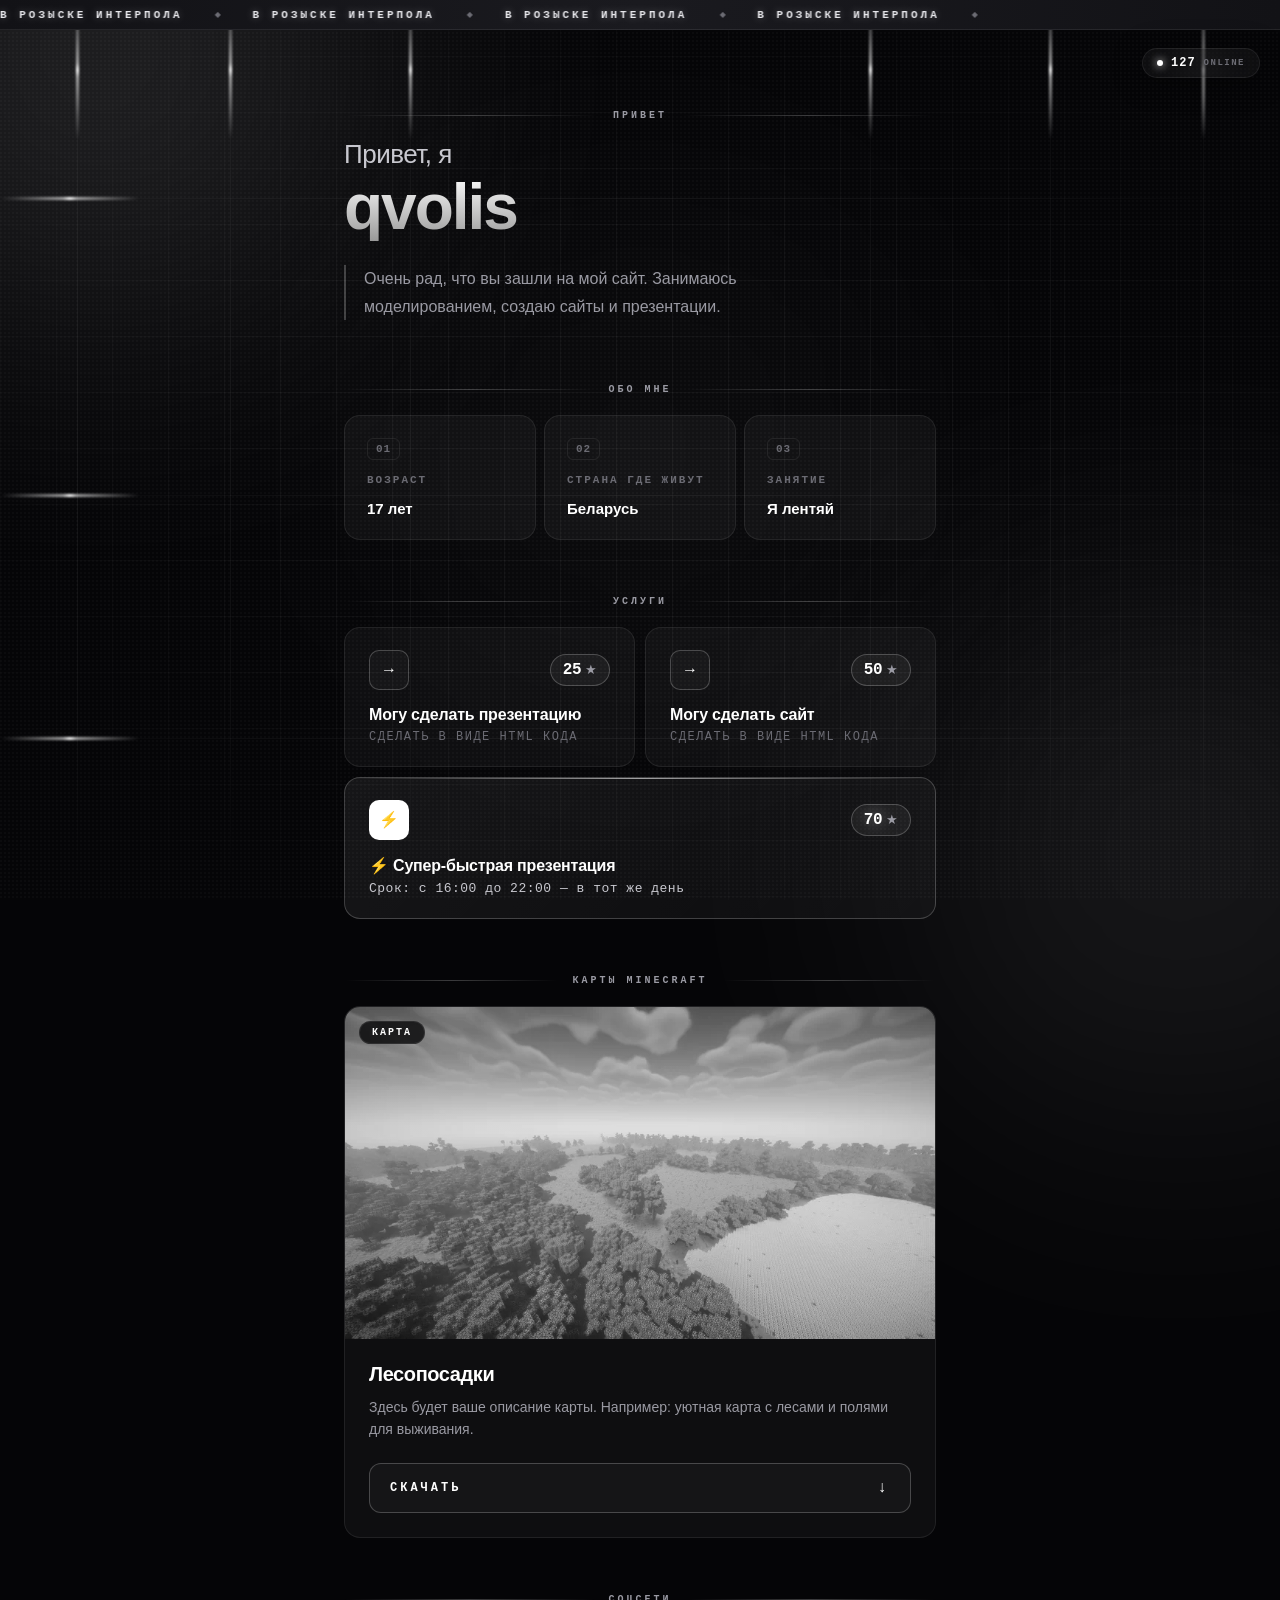
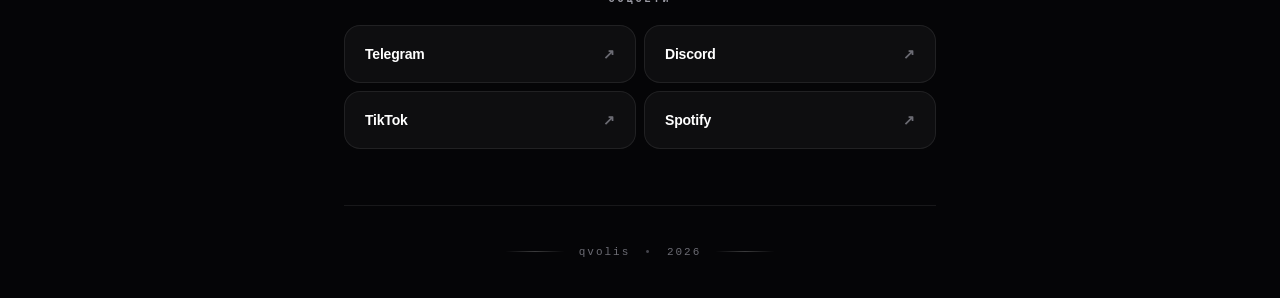
==== commit 2686c723: "Update index.html" ====
--- a/index.html
+++ b/index.html
@@ -101,10 +101,10 @@
                 <span>УСЛУГИ</span>
                 <span class="label-line"></span>
             </div>
-            
+
             <div class="services-grid">
                 <!-- Кнопка 1: Презентация -->
-                <a href="https://t.me/log0voas" class="service-card" target="_blank">
+                <a href="https://t.me/qvolis_shop_bot" class="service-card" target="_blank">
                     <div class="service-header">
                         <div class="service-icon">→</div>
                         <div class="service-price">
@@ -118,7 +118,7 @@
                 </a>
 
                 <!-- Кнопка 2: Сайт -->
-                <a href="https://t.me/log0voas" class="service-card" target="_blank">
+                <a href="https://t.me/qvolis_shop_bot" class="service-card" target="_blank">
                     <div class="service-header">
                         <div class="service-icon">→</div>
                         <div class="service-price">
@@ -130,6 +130,20 @@
                     <div class="service-subtitle">Сделать в виде HTML кода</div>
                     <div class="service-arrow">↗</div>
                 </a>
+
+                <!-- Кнопка 3: Супер-быстрая презентация -->
+                <a href="https://t.me/qvolis_shop_bot" class="service-card service-card-fast" target="_blank">
+                    <div class="service-header">
+                        <div class="service-icon">⚡</div>
+                        <div class="service-price">
+                            <span class="price-value">70</span>
+                            <span class="price-star">★</span>
+                        </div>
+                    </div>
+                    <div class="service-title">⚡ Супер-быстрая презентация</div>
+                    <div class="service-subtitle">Срок: с 16:00 до 22:00 — в тот же день</div>
+                    <div class="service-arrow">↗</div>
+                </a>
             </div>
         </section>
 
--- a/style.css
+++ b/style.css
@@ -1,395 +1,1099 @@
-* { box-sizing: border-box; margin: 0; padding: 0; }
+* {
+    box-sizing: border-box;
+    margin: 0;
+    padding: 0;
+}
 
 :root {
-    --bg: #0a0a0a;
-    --card-bg: #0f0f0f;
-    --card-bg-hover: #141414;
-    --border: #1c1c1c;
-    --border-hover: #2c2c2c;
     --white: #ffffff;
-    --gray-100: #eaeaea;
-    --gray-300: #999999;
-    --gray-500: #555555;
-    --gray-700: #333333;
+    --gray-100: #e8e8ec;
+    --gray-200: #c8c8cf;
+    --gray-300: #9a9aa3;
+    --gray-400: #6b6b73;
+    --gray-500: #44444c;
+    --gray-600: #2a2a30;
+    --gray-700: #1a1a1f;
+    --gray-800: #121216;
+    --gray-900: #0a0a0d;
+    --black: #050507;
+    
+    --glass: rgba(255, 255, 255, 0.04);
+    --glass-hover: rgba(255, 255, 255, 0.07);
+    --border: rgba(255, 255, 255, 0.08);
+    --border-hover: rgba(255, 255, 255, 0.22);
+    --glow: rgba(255, 255, 255, 0.5);
+    --glow-soft: rgba(255, 255, 255, 0.12);
+    
+    --radius: 16px;
+    --radius-sm: 12px;
+    --radius-pill: 100px;
+    
+    --font: -apple-system, BlinkMacSystemFont, "Segoe UI", "Inter", Roboto, Helvetica, Arial, sans-serif;
     --mono: 'JetBrains Mono', 'SF Mono', 'Courier New', monospace;
-    --sans: -apple-system, BlinkMacSystemFont, "Segoe UI", "Inter", Roboto, sans-serif;
+}
+
+html {
+    scroll-behavior: smooth;
 }
 
 body {
-    font-family: var(--sans);
-    background-color: var(--bg);
+    font-family: var(--font);
+    background-color: var(--black);
     color: var(--white);
     min-height: 100vh;
     position: relative;
     overflow-x: hidden;
     -webkit-font-smoothing: antialiased;
-}
-
-/* ===== ФОН С СЕТКОЙ ===== */
+    -moz-osx-font-smoothing: grayscale;
+}
+
+/* ==================== ФОН ==================== */
+
 .grid-bg {
     position: fixed;
     inset: 0;
     background-image:
-        linear-gradient(rgba(255, 255, 255, 0.02) 1px, transparent 1px),
-        linear-gradient(90deg, rgba(255, 255, 255, 0.02) 1px, transparent 1px);
-    background-size: 60px 60px;
+        linear-gradient(rgba(255, 255, 255, 0.035) 1px, transparent 1px),
+        linear-gradient(90deg, rgba(255, 255, 255, 0.035) 1px, transparent 1px);
+    background-size: 56px 56px;
     pointer-events: none;
     z-index: 0;
-}
-
-/* ===== БЕГУЩАЯ НАДПИСЬ ===== */
+    mask-image: radial-gradient(ellipse at center, black 40%, transparent 95%);
+    -webkit-mask-image: radial-gradient(ellipse at center, black 40%, transparent 95%);
+    animation: gridMove 30s linear infinite;
+}
+
+@keyframes gridMove {
+    from { background-position: 0 0; }
+    to { background-position: 56px 56px; }
+}
+
+.noise {
+    position: fixed;
+    inset: 0;
+    pointer-events: none;
+    z-index: 1;
+    opacity: 0.5;
+    background-image: radial-gradient(circle at 1px 1px, rgba(255, 255, 255, 0.05) 1px, transparent 0);
+    background-size: 4px 4px;
+}
+
+.glow {
+    position: fixed;
+    width: 500px;
+    height: 500px;
+    border-radius: 50%;
+    filter: blur(140px);
+    pointer-events: none;
+    z-index: 0;
+}
+
+.glow-1 {
+    top: -200px;
+    left: -150px;
+    background: rgba(255, 255, 255, 0.15);
+    animation: float1 12s ease-in-out infinite;
+}
+
+.glow-2 {
+    bottom: -200px;
+    right: -150px;
+    background: rgba(255, 255, 255, 0.1);
+    animation: float2 14s ease-in-out infinite;
+}
+
+.glow-3 {
+    top: 50%;
+    left: 50%;
+    transform: translate(-50%, -50%);
+    background: rgba(255, 255, 255, 0.04);
+    animation: pulseSoft 8s ease-in-out infinite;
+}
+
+@keyframes float1 {
+    0%, 100% { transform: translate(0, 0) scale(1); opacity: 0.5; }
+    50% { transform: translate(60px, 40px) scale(1.15); opacity: 0.8; }
+}
+
+@keyframes float2 {
+    0%, 100% { transform: translate(0, 0) scale(1); opacity: 0.4; }
+    50% { transform: translate(-60px, -40px) scale(1.15); opacity: 0.7; }
+}
+
+@keyframes pulseSoft {
+    0%, 100% { opacity: 0.3; transform: translate(-50%, -50%) scale(1); }
+    50% { opacity: 0.6; transform: translate(-50%, -50%) scale(1.2); }
+}
+
+/* ==================== ВЕНЫ С ИМПУЛЬСАМИ ==================== */
+
+.veins {
+    position: fixed;
+    inset: 0;
+    pointer-events: none;
+    z-index: 1;
+    overflow: hidden;
+}
+
+.vein {
+    position: absolute;
+    pointer-events: none;
+}
+
+/* Вертикальные вены */
+.vein-v {
+    width: 1px;
+    height: 100vh;
+    top: 0;
+    background: linear-gradient(
+        180deg,
+        transparent 0%,
+        rgba(255, 255, 255, 0.04) 20%,
+        rgba(255, 255, 255, 0.06) 50%,
+        rgba(255, 255, 255, 0.04) 80%,
+        transparent 100%
+    );
+}
+
+/* Импульс, бегущий по вертикальной вене */
+.vein-v::after {
+    content: '';
+    position: absolute;
+    left: -1px;
+    width: 3px;
+    height: 140px;
+    background: linear-gradient(
+        180deg,
+        transparent 0%,
+        rgba(255, 255, 255, 0.6) 45%,
+        rgba(255, 255, 255, 1) 50%,
+        rgba(255, 255, 255, 0.6) 55%,
+        transparent 100%
+    );
+    filter: blur(1.2px);
+    animation: pulseDown 9s linear infinite;
+    animation-delay: var(--delay, 0s);
+}
+
+@keyframes pulseDown {
+    0% { top: -140px; opacity: 0; }
+    10% { opacity: 1; }
+    90% { opacity: 1; }
+    100% { top: 100vh; opacity: 0; }
+}
+
+/* Горизонтальные вены */
+.vein-h {
+    height: 1px;
+    width: 100vw;
+    left: 0;
+    background: linear-gradient(
+        90deg,
+        transparent 0%,
+        rgba(255, 255, 255, 0.04) 20%,
+        rgba(255, 255, 255, 0.06) 50%,
+        rgba(255, 255, 255, 0.04) 80%,
+        transparent 100%
+    );
+}
+
+/* Импульс, бегущий по горизонтальной вене */
+.vein-h::after {
+    content: '';
+    position: absolute;
+    top: -1px;
+    height: 3px;
+    width: 140px;
+    background: linear-gradient(
+        90deg,
+        transparent 0%,
+        rgba(255, 255, 255, 0.6) 45%,
+        rgba(255, 255, 255, 1) 50%,
+        rgba(255, 255, 255, 0.6) 55%,
+        transparent 100%
+    );
+    filter: blur(1.2px);
+    animation: pulseRight 11s linear infinite;
+    animation-delay: var(--delay, 0s);
+}
+
+@keyframes pulseRight {
+    0% { left: -140px; opacity: 0; }
+    10% { opacity: 1; }
+    90% { opacity: 1; }
+    100% { left: 100vw; opacity: 0; }
+}
+
+/* ==================== БЕГУЩАЯ НАДПИСЬ ==================== */
+
 .wanted-stripe {
     position: fixed;
-    top: 0; left: 0; right: 0;
-    background: var(--bg);
+    top: 0;
+    left: 0;
+    right: 0;
+    background: linear-gradient(90deg, var(--gray-800), var(--gray-700), var(--gray-800));
+    color: var(--white);
+    overflow: hidden;
+    height: 30px;
+    z-index: 99;
     border-bottom: 1px solid var(--border);
-    overflow: hidden;
-    height: 28px;
-    z-index: 99;
     white-space: nowrap;
 }
+
 .wanted-track {
     position: absolute;
-    top: 0; left: 0;
+    top: 0;
+    left: 0;
     height: 100%;
     display: flex;
     align-items: center;
-    gap: 40px;
-    animation: wantedScroll 25s linear infinite;
-}
+    gap: 32px;
+    white-space: nowrap;
+    animation: wantedScroll 22s linear infinite;
+    will-change: transform;
+}
+
 .wanted {
+    flex-shrink: 0;
     font-family: var(--mono);
-    font-size: 10px;
-    letter-spacing: 4px;
-    color: var(--gray-300);
-    font-weight: 500;
-}
+    font-size: 11px;
+    font-weight: 600;
+    letter-spacing: 3px;
+    color: var(--gray-100);
+    white-space: nowrap;
+    text-shadow: 0 0 8px rgba(255, 255, 255, 0.3);
+}
+
 .wanted-sep {
-    color: var(--gray-700);
+    flex-shrink: 0;
     font-size: 8px;
-}
+    color: var(--gray-400);
+}
+
 @keyframes wantedScroll {
     from { transform: translateX(-100%); }
     to { transform: translateX(100vw); }
 }
 
-/* ===== СЧЁТЧИК ===== */
+/* ==================== СЧЁТЧИК ==================== */
+
 .visit-counter {
     position: fixed;
-    top: 44px; right: 20px;
-    color: var(--gray-300);
+    top: 48px;
+    right: 20px;
+    background: var(--glass);
+    backdrop-filter: blur(20px);
+    -webkit-backdrop-filter: blur(20px);
+    color: var(--white);
+    padding: 7px 14px;
+    border-radius: var(--radius-pill);
     font-family: var(--mono);
-    font-size: 11px;
+    font-size: 12px;
+    font-weight: 600;
     letter-spacing: 1px;
+    border: 1px solid var(--border);
     z-index: 100;
     display: flex;
     align-items: center;
-    gap: 6px;
-}
-.visit-counter .dot {
-    width: 5px; height: 5px;
-    background: var(--white);
+    gap: 8px;
+    box-shadow: 0 4px 30px rgba(0, 0, 0, 0.4);
+}
+
+.counter-label {
+    color: var(--gray-400);
+    font-size: 9px;
+    letter-spacing: 1.5px;
+}
+
+.dot {
+    width: 6px;
+    height: 6px;
+    background-color: var(--white);
     border-radius: 50%;
+    box-shadow: 0 0 8px var(--white);
     animation: blink 2s ease-in-out infinite;
 }
+
 @keyframes blink {
-    0%, 100% { opacity: 1; }
-    50% { opacity: 0.3; }
-}
-
-/* ===== КОНТЕЙНЕР ===== */
+    0%, 100% { opacity: 1; transform: scale(1); }
+    50% { opacity: 0.4; transform: scale(0.7); }
+}
+
+/* ==================== КОНТЕЙНЕР ==================== */
+
 .container {
-    max-width: 720px;
+    max-width: 640px;
     margin: 0 auto;
-    padding: 100px 24px 60px;
+    padding: 90px 24px 40px;
     position: relative;
-    z-index: 1;
-}
-
-/* ===== ПОДПИСИ РАЗДЕЛОВ ===== */
+    z-index: 2;
+}
+
+/* ==================== ПОДПИСИ РАЗДЕЛОВ ==================== */
+
 .section-label {
+    display: flex;
+    align-items: center;
+    gap: 14px;
     font-family: var(--mono);
     font-size: 10px;
-    letter-spacing: 4px;
-    color: var(--gray-500);
+    font-weight: 600;
+    letter-spacing: 3px;
+    color: var(--gray-300);
     text-transform: uppercase;
     margin-bottom: 20px;
-    font-weight: 500;
-}
-
-/* ===== HERO ===== */
+}
+
+.label-line {
+    flex: 1;
+    height: 1px;
+    background: linear-gradient(90deg, transparent, var(--border-hover), transparent);
+    position: relative;
+    overflow: hidden;
+}
+
+.label-line::after {
+    content: '';
+    position: absolute;
+    top: 0;
+    height: 100%;
+    width: 40%;
+    background: var(--white);
+    opacity: 0;
+}
+
+/* Левая линия — бежит слева направо */
+.label-line:first-child::after {
+    animation: lineSlideR 4.5s ease-in-out infinite;
+}
+
+/* Правая линия — бежит справа налево, с другой скоростью и задержкой */
+.label-line:last-child::after {
+    animation: lineSlideL 5.5s ease-in-out infinite;
+    animation-delay: 1.4s;
+}
+
+@keyframes lineSlideR {
+    0%   { left: -40%; opacity: 0; }
+    15%  { opacity: 1; }
+    85%  { opacity: 1; }
+    100% { left: 100%; opacity: 0; }
+}
+
+@keyframes lineSlideL {
+    0%   { right: -40%; left: auto; opacity: 0; }
+    15%  { opacity: 1; }
+    85%  { opacity: 1; }
+    100% { right: 100%; left: auto; opacity: 0; }
+}
+
+/* ==================== ГЛАВНЫЙ ЭКРАН ==================== */
+
 .hero {
-    margin-bottom: 90px;
+    margin-bottom: 64px;
     padding-top: 20px;
 }
+
 .hero-title {
-    font-size: 42px;
-    font-weight: 700;
-    line-height: 1.1;
+    font-size: 44px;
+    font-weight: 800;
+    line-height: 1.05;
     letter-spacing: -1.5px;
-    margin-bottom: 24px;
-    color: var(--white);
-}
+    margin-bottom: 20px;
+}
+
+.hero-line {
+    display: block;
+    color: var(--gray-200);
+    font-weight: 400;
+    font-size: 24px;
+    letter-spacing: -0.5px;
+    margin-bottom: 6px;
+}
+
+.hero-name {
+    font-size: 52px;
+    font-weight: 800;
+    color: var(--white);
+    letter-spacing: -2px;
+    background: linear-gradient(180deg, #ffffff 0%, #999999 100%);
+    -webkit-background-clip: text;
+    background-clip: text;
+    -webkit-text-fill-color: transparent;
+    position: relative;
+}
+
 .hero-sub {
-    font-size: 15px;
+    font-size: 16px;
     line-height: 1.7;
     color: var(--gray-300);
     max-width: 520px;
-}
-
-/* ===== СЕКЦИИ ===== */
-.section { margin-bottom: 80px; }
-
-/* ===== БАЗОВАЯ КАРТОЧКА ===== */
-.card {
-    position: relative;
-    display: block;
-    background: var(--card-bg);
-    border: 1px solid var(--border);
-    padding: 24px;
-    text-decoration: none;
-    color: var(--white);
-    transition: border-color 0.3s, background 0.3s, transform 0.3s;
-    border-radius: 4px;
-}
-.card:hover {
-    border-color: var(--border-hover);
-    background: var(--card-bg-hover);
-}
-
-/* Иконка в углу карточки — квадратик с символом */
-.card-icon {
-    position: absolute;
-    top: 20px; left: 20px;
-    width: 26px; height: 26px;
-    border: 1px solid var(--border);
-    border-radius: 4px;
-    display: flex;
-    align-items: center;
-    justify-content: center;
-    font-family: var(--mono);
-    font-size: 11px;
-    color: var(--gray-300);
-    transition: all 0.3s;
-}
-.card:hover .card-icon {
-    border-color: var(--gray-500);
-    color: var(--white);
-}
-
-.card-title {
-    font-size: 16px;
-    font-weight: 600;
-    margin-top: 42px;
-    margin-bottom: 8px;
-    letter-spacing: -0.2px;
-}
-.card-desc {
-    font-size: 13px;
-    line-height: 1.55;
-    color: var(--gray-300);
-}
-
-/* ===== СЕТКА КАРТОЧЕК "ОБО МНЕ" ===== */
+    margin-top: 24px;
+    padding-left: 18px;
+    border-left: 2px solid var(--border-hover);
+}
+
+/* ==================== СЕКЦИИ ==================== */
+
+.section {
+    margin-bottom: 56px;
+}
+
+/* ==================== КАРТОЧКИ ИНФОРМАЦИИ ==================== */
+
 .info-grid {
     display: grid;
     grid-template-columns: 1fr;
     gap: 8px;
 }
 
-/* ===== СЕТКА УСЛУГ ===== */
-.services-grid {
-    display: grid;
-    grid-template-columns: 1fr;
-    gap: 8px;
-}
-.card-service { padding-bottom: 70px; }
-.card-accent {
-    border-color: #2a2a2a;
-    background: linear-gradient(135deg, #111 0%, #0d0d0d 100%);
-}
-.card-accent .card-icon {
-    border-color: #3a3a3a;
-    color: var(--white);
-}
-
-/* Цена в углу карточки */
-.card-price {
-    position: absolute;
-    bottom: 24px; left: 24px;
+.info-card {
+    background: var(--glass);
+    backdrop-filter: blur(20px);
+    -webkit-backdrop-filter: blur(20px);
+    border: 1px solid var(--border);
+    border-radius: var(--radius);
+    padding: 18px 22px;
+    display: flex;
+    align-items: center;
+    gap: 16px;
+    transition: all 0.4s cubic-bezier(0.16, 1, 0.3, 1);
+    position: relative;
+    overflow: hidden;
+}
+
+.info-card::before {
+    content: '';
+    position: absolute;
+    top: 0;
+    left: -100%;
+    width: 100%;
+    height: 100%;
+    background: linear-gradient(90deg, transparent, rgba(255, 255, 255, 0.06), transparent);
+    transition: left 0.8s;
+}
+
+.info-card:hover::before {
+    left: 100%;
+}
+
+.info-card:hover {
+    border-color: var(--border-hover);
+    background: var(--glass-hover);
+    transform: translateY(-2px);
+    box-shadow: 0 8px 40px rgba(0, 0, 0, 0.5), 0 0 0 1px rgba(255, 255, 255, 0.05);
+}
+
+.info-icon {
     font-family: var(--mono);
-    font-size: 14px;
-    font-weight: 700;
-    color: var(--white);
+    font-size: 11px;
+    color: var(--gray-400);
+    font-weight: 600;
+    letter-spacing: 1px;
+    padding: 4px 8px;
+    border: 1px solid var(--border);
+    border-radius: 6px;
+    flex-shrink: 0;
+}
+
+.info-label {
+    font-family: var(--mono);
+    font-size: 11px;
+    color: var(--gray-400);
+    font-weight: 600;
+    letter-spacing: 2px;
+    flex: 1;
+}
+
+.info-value {
+    font-size: 15px;
+    color: var(--white);
+    font-weight: 600;
+    text-align: right;
+}
+
+/* ==================== ПЛАШКА УСЛУГ ==================== */
+
+.order-card {
+    display: flex;
+    align-items: center;
+    gap: 18px;
+    background: var(--glass);
+    backdrop-filter: blur(20px);
+    -webkit-backdrop-filter: blur(20px);
+    border: 1px solid var(--border);
+    border-radius: var(--radius);
+    padding: 22px 24px;
+    text-decoration: none;
+    position: relative;
+    overflow: hidden;
+    transition: all 0.4s cubic-bezier(0.16, 1, 0.3, 1);
+}
+
+.order-card::before {
+    content: '';
+    position: absolute;
+    top: 0;
+    left: 0;
+    right: 0;
+    height: 1px;
+    background: linear-gradient(90deg, transparent, var(--white), transparent);
+    opacity: 0;
+    transition: opacity 0.4s;
+}
+
+.order-card:hover::before {
+    opacity: 1;
+    animation: topSweep 2s linear infinite;
+}
+
+@keyframes topSweep {
+    from { transform: translateX(-100%); }
+    to { transform: translateX(100%); }
+}
+
+.order-card:hover {
+    border-color: var(--border-hover);
+    background: var(--glass-hover);
+    transform: translateY(-3px);
+    box-shadow: 0 16px 50px rgba(0, 0, 0, 0.6), 0 0 0 1px rgba(255, 255, 255, 0.06);
+}
+
+.order-icon {
+    width: 44px;
+    height: 44px;
+    border: 1px solid var(--border-hover);
+    border-radius: 12px;
+    display: flex;
+    align-items: center;
+    justify-content: center;
+    font-size: 18px;
+    color: var(--white);
+    flex-shrink: 0;
+    background: rgba(255, 255, 255, 0.03);
+    transition: all 0.4s;
+}
+
+.order-card:hover .order-icon {
+    background: var(--white);
+    color: var(--black);
+    transform: rotate(-45deg);
+}
+
+.order-content {
+    flex: 1;
+}
+
+.order-title {
+    font-size: 16px;
+    font-weight: 600;
+    color: var(--white);
+    margin-bottom: 4px;
+    letter-spacing: -0.2px;
+}
+
+.order-subtitle {
+    font-size: 13px;
+    color: var(--gray-400);
+    font-family: var(--mono);
     letter-spacing: 0.5px;
 }
-.card-price span {
-    color: var(--gray-500);
-    font-size: 12px;
-    margin-left: 2px;
-}
-
-/* ===== КАРТА MINECRAFT ===== */
-.map-wrapper {
-    position: relative;
-    padding-top: 30px;
-}
-/* Тонкая вертикальная линия-коннектор сверху */
-.map-connector {
-    position: absolute;
-    top: 0; left: 50%;
-    width: 1px;
-    height: 30px;
-    background: var(--border);
-    transform: translateX(-50%);
-}
+
+.order-arrow {
+    font-size: 18px;
+    color: var(--gray-400);
+    transition: all 0.3s;
+    flex-shrink: 0;
+}
+
+.order-card:hover .order-arrow {
+    color: var(--white);
+    transform: translate(4px, -4px);
+}
+
+/* ==================== КАРТОЧКА КАРТЫ ==================== */
+
 .map-card {
+    background: var(--glass);
+    backdrop-filter: blur(20px);
+    -webkit-backdrop-filter: blur(20px);
     border: 1px solid var(--border);
-    border-radius: 4px;
+    border-radius: var(--radius);
     overflow: hidden;
-    background: var(--card-bg);
-    transition: border-color 0.3s;
-}
+    transition: all 0.4s cubic-bezier(0.16, 1, 0.3, 1);
+}
+
 .map-card:hover {
     border-color: var(--border-hover);
-}
+    box-shadow: 0 20px 60px rgba(0, 0, 0, 0.6), 0 0 0 1px rgba(255, 255, 255, 0.06);
+    transform: translateY(-3px);
+}
+
 .map-image-wrap {
     position: relative;
-    aspect-ratio: 16 / 9;
     overflow: hidden;
-    border-bottom: 1px solid var(--border);
-}
+    aspect-ratio: 16/9;
+}
+
 .map-image {
     width: 100%;
     height: 100%;
     object-fit: cover;
     display: block;
-    filter: grayscale(100%) contrast(1.1) brightness(0.85);
-    transition: filter 0.6s, transform 0.6s;
-}
+    filter: grayscale(100%) contrast(1.15) brightness(0.9);
+    transition: all 0.8s cubic-bezier(0.16, 1, 0.3, 1);
+}
+
 .map-card:hover .map-image {
-    filter: grayscale(100%) contrast(1.2) brightness(1);
-    transform: scale(1.03);
-}
+    transform: scale(1.06);
+    filter: grayscale(100%) contrast(1.25) brightness(1.05);
+}
+
+.image-scan {
+    position: absolute;
+    top: 0;
+    left: 0;
+    width: 100%;
+    height: 100%;
+    pointer-events: none;
+    background: linear-gradient(180deg, transparent 0%, rgba(255, 255, 255, 0.15) 50%, transparent 100%);
+    animation: imageScan 4s linear infinite;
+}
+
+@keyframes imageScan {
+    from { transform: translateY(-100%); }
+    to { transform: translateY(100%); }
+}
+
 .map-tag {
     position: absolute;
-    top: 14px; left: 14px;
-    background: rgba(0, 0, 0, 0.7);
+    top: 14px;
+    left: 14px;
+    background: rgba(5, 5, 7, 0.8);
     backdrop-filter: blur(10px);
+    color: var(--white);
+    padding: 5px 12px;
+    border-radius: var(--radius-pill);
+    font-family: var(--mono);
+    font-size: 10px;
+    font-weight: 600;
+    letter-spacing: 2px;
     border: 1px solid var(--border);
-    color: var(--gray-100);
-    font-family: var(--mono);
-    font-size: 9px;
-    letter-spacing: 2px;
-    padding: 4px 10px;
-    border-radius: 3px;
-    text-transform: uppercase;
-}
+}
+
 .map-body {
     padding: 24px;
+}
+
+.map-body h3 {
+    font-size: 20px;
+    font-weight: 700;
+    color: var(--white);
+    margin-bottom: 10px;
+    letter-spacing: -0.4px;
+}
+
+.map-body p {
+    font-size: 14px;
+    line-height: 1.6;
+    color: var(--gray-300);
+    margin-bottom: 22px;
+}
+
+/* ==================== КНОПКА СКАЧАТЬ ==================== */
+
+.download-btn {
+    display: flex;
+    align-items: center;
+    justify-content: space-between;
+    width: 100%;
+    background: rgba(255, 255, 255, 0.03);
+    color: var(--white);
+    border: 1px solid var(--border-hover);
+    padding: 15px 20px;
+    border-radius: var(--radius-sm);
+    text-decoration: none;
+    font-family: var(--mono);
+    font-weight: 600;
+    font-size: 12px;
+    letter-spacing: 3px;
+    transition: all 0.4s cubic-bezier(0.16, 1, 0.3, 1);
     position: relative;
-}
-.map-icon {
-    position: absolute;
-    top: 22px; left: 22px;
-    width: 26px; height: 26px;
-    border: 1px solid var(--border);
-    border-radius: 4px;
-    display: flex;
-    align-items: center;
-    justify-content: center;
-    font-size: 12px;
-}
-.map-title {
-    font-size: 17px;
-    font-weight: 600;
-    margin-top: 42px;
-    margin-bottom: 8px;
-    letter-spacing: -0.3px;
-}
-.map-desc {
-    font-size: 13px;
-    line-height: 1.55;
-    color: var(--gray-300);
-    margin-bottom: 20px;
-}
-.download-btn {
-    display: inline-block;
-    border: 1px solid var(--border);
-    color: var(--white);
-    font-family: var(--mono);
-    font-size: 11px;
-    letter-spacing: 3px;
-    text-transform: uppercase;
-    padding: 12px 22px;
-    text-decoration: none;
-    border-radius: 4px;
-    transition: all 0.3s;
-}
+    overflow: hidden;
+}
+
+.download-btn::before {
+    content: '';
+    position: absolute;
+    top: 0;
+    left: -100%;
+    width: 100%;
+    height: 100%;
+    background: linear-gradient(90deg, transparent, rgba(255, 255, 255, 0.15), transparent);
+    transition: left 0.7s;
+}
+
+.download-btn:hover::before {
+    left: 100%;
+}
+
 .download-btn:hover {
     background: var(--white);
-    color: var(--bg);
+    color: var(--black);
     border-color: var(--white);
-}
-
-/* ===== СОЦСЕТИ ===== */
+    box-shadow: 0 0 40px rgba(255, 255, 255, 0.2);
+}
+
+.download-arrow {
+    font-size: 16px;
+    transition: transform 0.3s;
+}
+
+.download-btn:hover .download-arrow {
+    transform: translateY(3px);
+}
+
+/* ==================== СОЦСЕТИ ==================== */
+
 .social-grid {
     display: grid;
     grid-template-columns: 1fr 1fr;
     gap: 8px;
 }
-.card-social {
-    padding: 22px;
-    min-height: 80px;
-}
-.card-social .card-title {
-    margin-top: 24px;
-    margin-bottom: 0;
+
+.social-card {
+    background: var(--glass);
+    backdrop-filter: blur(20px);
+    -webkit-backdrop-filter: blur(20px);
+    border: 1px solid var(--border);
+    border-radius: var(--radius);
+    padding: 20px;
+    text-decoration: none;
+    display: flex;
+    justify-content: space-between;
+    align-items: center;
+    transition: all 0.4s cubic-bezier(0.16, 1, 0.3, 1);
+    position: relative;
+    overflow: hidden;
+}
+
+.social-card::before {
+    content: '';
+    position: absolute;
+    top: 0;
+    left: -100%;
+    width: 100%;
+    height: 100%;
+    background: linear-gradient(90deg, transparent, rgba(255, 255, 255, 0.06), transparent);
+    transition: left 0.7s;
+}
+
+.social-card:hover::before {
+    left: 100%;
+}
+
+.social-card:hover {
+    border-color: var(--border-hover);
+    background: var(--glass-hover);
+    transform: translateY(-3px);
+    box-shadow: 0 12px 40px rgba(0, 0, 0, 0.5), 0 0 0 1px rgba(255, 255, 255, 0.06);
+}
+
+.social-name {
     font-size: 14px;
-}
-
-/* ===== ФУТЕР ===== */
+    font-weight: 600;
+    color: var(--white);
+    letter-spacing: -0.2px;
+}
+
+.social-arrow {
+    font-size: 14px;
+    color: var(--gray-400);
+    transition: all 0.3s;
+    font-weight: 600;
+}
+
+.social-card:hover .social-arrow {
+    color: var(--white);
+    transform: translate(3px, -3px);
+}
+
+/* ==================== ФУТЕР ==================== */
+
 .footer {
     display: flex;
     align-items: center;
-    gap: 16px;
+    gap: 14px;
     padding-top: 40px;
     margin-top: 40px;
     border-top: 1px solid var(--border);
+    justify-content: center;
     font-family: var(--mono);
-    font-size: 10px;
-    letter-spacing: 3px;
-    color: var(--gray-500);
-    text-transform: uppercase;
-    justify-content: center;
-}
+    font-size: 11px;
+    color: var(--gray-400);
+    letter-spacing: 2px;
+}
+
 .footer-line {
     flex: 1;
     height: 1px;
-    background: var(--border);
+    background: linear-gradient(90deg, transparent, var(--border-hover), transparent);
     max-width: 60px;
 }
 
-/* ===== АНИМАЦИЯ ПОЯВЛЕНИЯ ===== */
-@keyframes fadeIn {
-    from { opacity: 0; transform: translateY(16px); }
-    to { opacity: 1; transform: translateY(0); }
-}
+.footer-dot {
+    color: var(--gray-500);
+}
+
+/* ==================== АНИМАЦИЯ ПОЯВЛЕНИЯ ==================== */
+
+@keyframes fadeInUp {
+    from {
+        opacity: 0;
+        transform: translateY(24px);
+    }
+    to {
+        opacity: 1;
+        transform: translateY(0);
+    }
+}
+
 .hero, .section, .footer {
     opacity: 0;
-    animation: fadeIn 0.8s ease-out forwards;
-}
+    animation: fadeInUp 0.9s cubic-bezier(0.16, 1, 0.3, 1) forwards;
+}
+
 .hero { animation-delay: 0.1s; }
-.section:nth-of-type(1) { animation-delay: 0.2s; }
-.section:nth-of-type(2) { animation-delay: 0.3s; }
-.section:nth-of-type(3) { animation-delay: 0.4s; }
-.section:nth-of-type(4) { animation-delay: 0.5s; }
-.footer { animation-delay: 0.6s; }
-
-/* ===== АДАПТИВ ===== */
-@media (min-width: 560px) {
-    .info-grid { grid-template-columns: 1fr 1fr 1fr; }
-    .services-grid { grid-template-columns: 1fr 1fr; }
-    .hero-title { font-size: 52px; }
-    .card-accent { grid-column: span 2; }
-}
+.section:nth-of-type(1) { animation-delay: 0.25s; }
+.section:nth-of-type(2) { animation-delay: 0.4s; }
+.section:nth-of-type(3) { animation-delay: 0.55s; }
+.section:nth-of-type(4) { animation-delay: 0.7s; }
+.footer { animation-delay: 0.85s; }
+
+/* ==================== АДАПТИВ ==================== */
+
+@media (min-width: 540px) {
+    .info-grid {
+        grid-template-columns: 1fr 1fr 1fr;
+    }
+    .info-card {
+        flex-direction: column;
+        align-items: flex-start;
+        gap: 14px;
+        padding: 22px;
+    }
+    .info-value {
+        text-align: left;
+    }
+    .info-label {
+        flex: none;
+    }
+    .info-icon {
+        align-self: flex-start;
+    }
+    .hero-title {
+        font-size: 52px;
+    }
+    .hero-line {
+        font-size: 26px;
+    }
+    .hero-name {
+        font-size: 64px;
+    }
+}
+/* ==================== ДВЕ КНОПКИ УСЛУГ ==================== */
+
+.services-grid {
+    display: grid;
+    grid-template-columns: 1fr;
+    gap: 10px;
+}
+
+.service-card {
+    display: block;
+    background: var(--glass);
+    backdrop-filter: blur(20px);
+    -webkit-backdrop-filter: blur(20px);
+    border: 1px solid var(--border);
+    border-radius: var(--radius);
+    padding: 22px 24px;
+    text-decoration: none;
+    position: relative;
+    overflow: hidden;
+    transition: all 0.4s cubic-bezier(0.16, 1, 0.3, 1);
+}
+
+.service-card::before {
+    content: '';
+    position: absolute;
+    top: 0;
+    left: -100%;
+    width: 100%;
+    height: 100%;
+    background: linear-gradient(90deg, transparent, rgba(255, 255, 255, 0.06), transparent);
+    transition: left 0.8s;
+}
+
+.service-card:hover::before {
+    left: 100%;
+}
+
+.service-card:hover {
+    border-color: var(--border-hover);
+    background: var(--glass-hover);
+    transform: translateY(-3px);
+    box-shadow: 0 16px 50px rgba(0, 0, 0, 0.6), 0 0 0 1px rgba(255, 255, 255, 0.06);
+}
+
+/* Шапка карточки: иконка + цена */
+.service-header {
+    display: flex;
+    align-items: center;
+    justify-content: space-between;
+    margin-bottom: 16px;
+}
+
+.service-icon {
+    width: 40px;
+    height: 40px;
+    border: 1px solid var(--border-hover);
+    border-radius: 10px;
+    display: flex;
+    align-items: center;
+    justify-content: center;
+    font-size: 16px;
+    color: var(--white);
+    background: rgba(255, 255, 255, 0.03);
+    transition: all 0.4s;
+}
+
+.service-card:hover .service-icon {
+    background: var(--white);
+    color: var(--black);
+    transform: rotate(-45deg);
+}
+
+/* Цена */
+.service-price {
+    display: flex;
+    align-items: baseline;
+    gap: 4px;
+    padding: 6px 12px;
+    background: rgba(255, 255, 255, 0.05);
+    border: 1px solid var(--border-hover);
+    border-radius: var(--radius-pill);
+    transition: all 0.4s;
+}
+
+.service-card:hover .service-price {
+    background: rgba(255, 255, 255, 0.1);
+    border-color: var(--white);
+    box-shadow: 0 0 20px rgba(255, 255, 255, 0.15);
+}
+
+.price-value {
+    font-family: var(--mono);
+    font-size: 16px;
+    font-weight: 700;
+    color: var(--white);
+    letter-spacing: -0.5px;
+}
+
+.price-star {
+    font-size: 13px;
+    color: var(--gray-300);
+    transition: color 0.4s;
+}
+
+.service-card:hover .price-star {
+    color: var(--white);
+    text-shadow: 0 0 10px rgba(255, 255, 255, 0.8);
+}
+
+/* Название и описание */
+.service-title {
+    font-size: 16px;
+    font-weight: 600;
+    color: var(--white);
+    margin-bottom: 6px;
+    letter-spacing: -0.2px;
+}
+
+.service-subtitle {
+    font-size: 12px;
+    color: var(--gray-400);
+    font-family: var(--mono);
+    letter-spacing: 1.5px;
+    text-transform: uppercase;
+}
+
+/* Стрелка в углу */
+.service-arrow {
+    position: absolute;
+    top: 22px;
+    right: 22px;
+    font-size: 16px;
+    color: var(--gray-400);
+    transition: all 0.3s;
+    opacity: 0;
+}
+
+.service-card:hover .service-arrow {
+    color: var(--white);
+    transform: translate(4px, -4px);
+    opacity: 1;
+}
+
+/* Адаптив: на широких экранах две колонки */
+@media (min-width: 540px) {
+    .services-grid {
+        grid-template-columns: 1fr 1fr;
+    }
+}
+/* ==================== СУПЕР-БЫСТРАЯ КАРТОЧКА ==================== */
+
+/* На широких экранах — растягиваем на 2 колонки */
+@media (min-width: 540px) {
+    .service-card-fast {
+        grid-column: 1 / -1;
+    }
+}
+
+/* Выделение — чуть светлее фон и акцентная граница */
+.service-card-fast {
+    background: linear-gradient(135deg, rgba(255, 255, 255, 0.07), rgba(255, 255, 255, 0.03));
+    border-color: rgba(255, 255, 255, 0.2);
+    position: relative;
+}
+
+.service-card-fast::after {
+    content: '';
+    position: absolute;
+    top: 0; left: 0; right: 0;
+    height: 1px;
+    background: linear-gradient(90deg, transparent, var(--white), transparent);
+    opacity: 0.6;
+    animation: topSweep 3s linear infinite;
+}
+
+.service-card-fast:hover {
+    border-color: var(--white);
+    box-shadow: 0 20px 60px rgba(0, 0, 0, 0.7), 0 0 0 1px rgba(255, 255, 255, 0.15);
+}
+
+.service-card-fast .service-icon {
+    background: var(--white);
+    color: var(--black);
+}
+
+.service-card-fast .price-value {
+    color: var(--white);
+    text-shadow: 0 0 15px rgba(255, 255, 255, 0.5);
+}
+
+.service-card-fast .service-subtitle {
+    color: var(--gray-200);
+    text-transform: none;
+    letter-spacing: 0.5px;
+    font-size: 13px;
+}
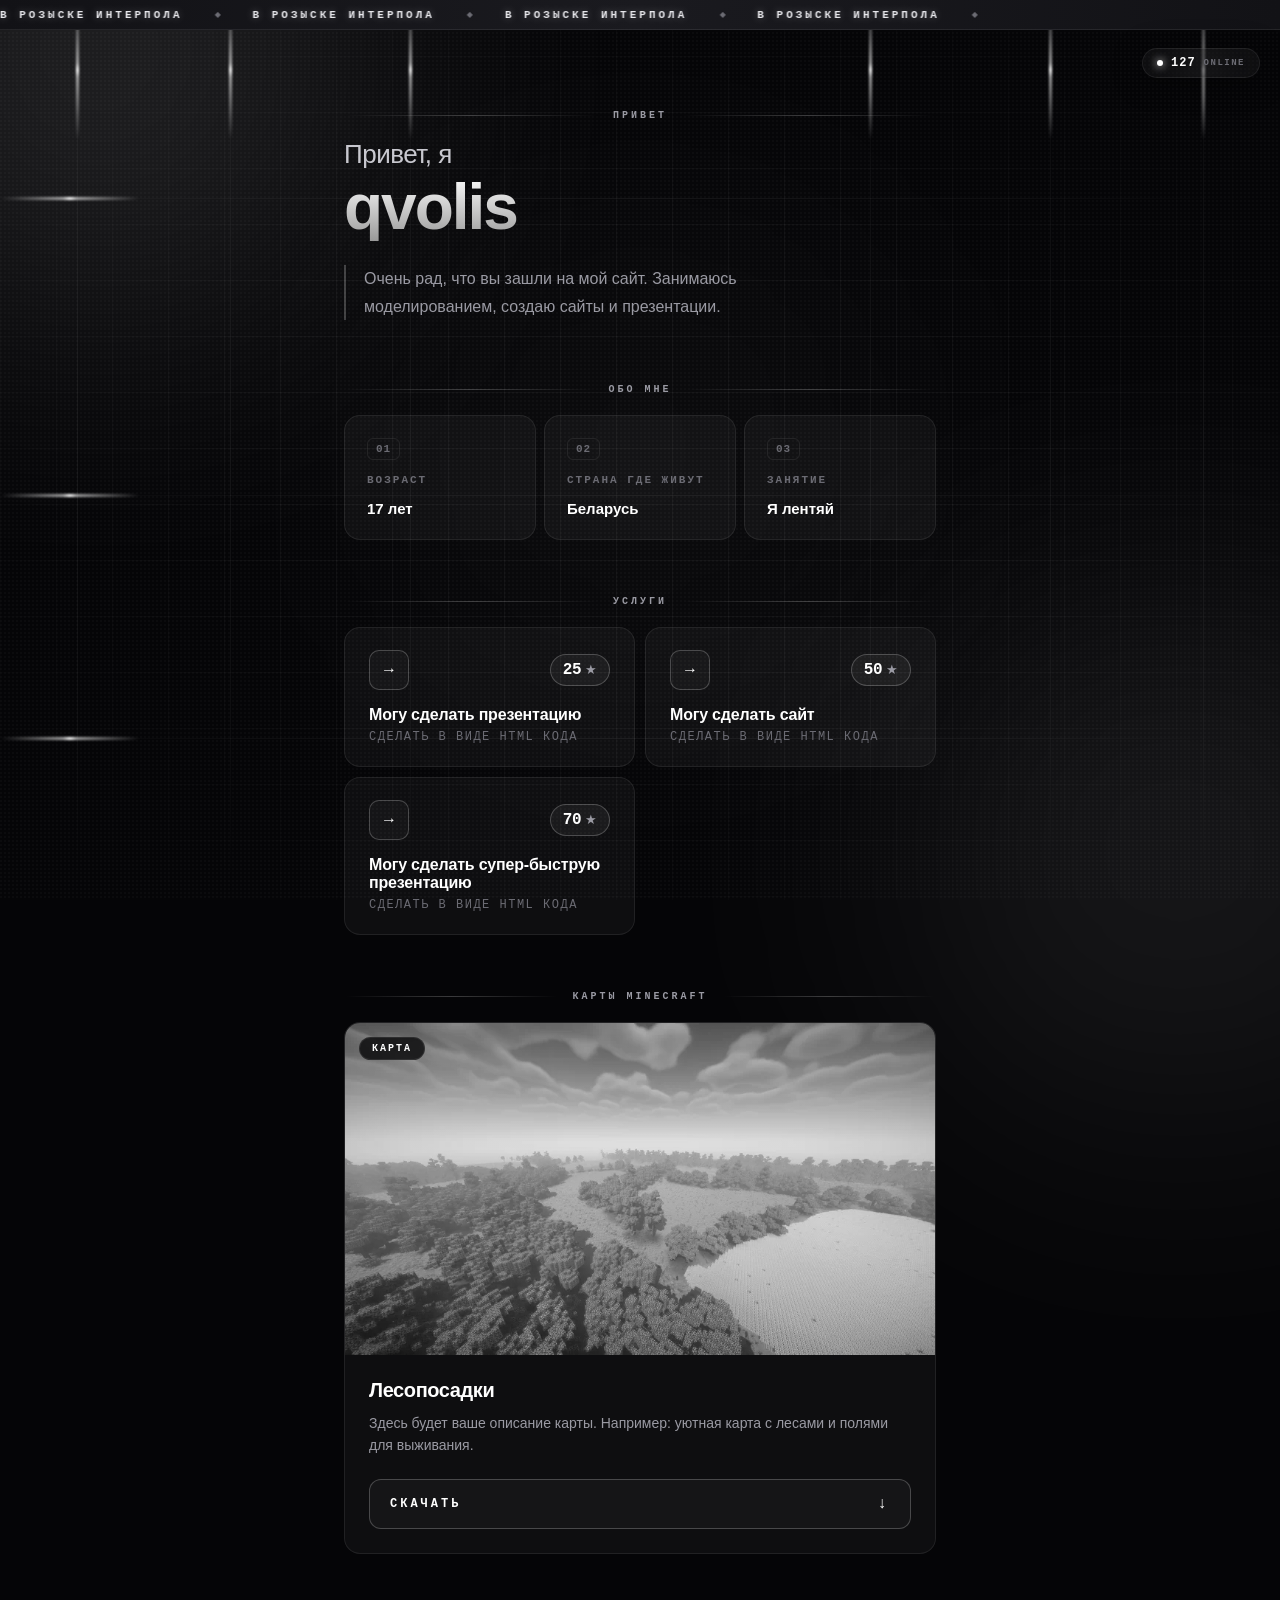
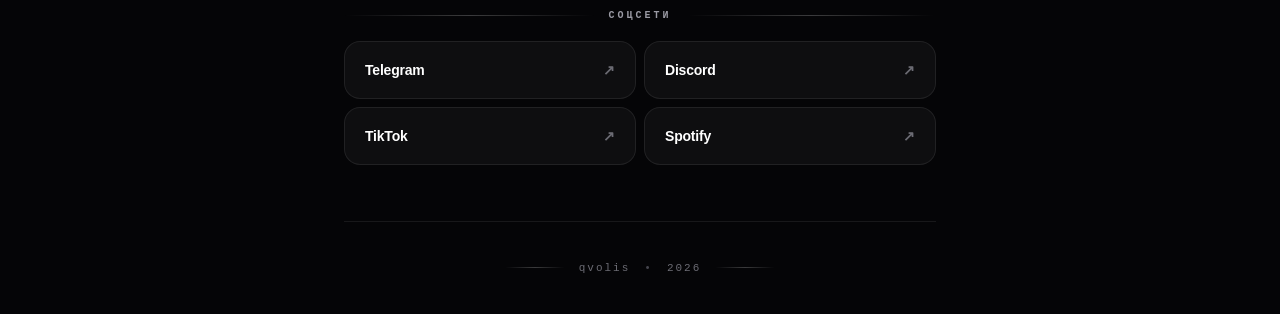
==== commit 0648de40: "Update index.html" ====
--- a/index.html
+++ b/index.html
@@ -132,16 +132,16 @@
                 </a>
 
                 <!-- Кнопка 3: Супер-быстрая презентация -->
-                <a href="https://t.me/qvolis_shop_bot" class="service-card service-card-fast" target="_blank">
+                <a href="https://t.me/qvolis_shop_bot" class="service-card" target="_blank">
                     <div class="service-header">
-                        <div class="service-icon">⚡</div>
+                        <div class="service-icon">→</div>
                         <div class="service-price">
                             <span class="price-value">70</span>
                             <span class="price-star">★</span>
                         </div>
                     </div>
-                    <div class="service-title">⚡ Супер-быстрая презентация</div>
-                    <div class="service-subtitle">Срок: с 16:00 до 22:00 — в тот же день</div>
+                    <div class="service-title">Могу сделать супер-быструю презентацию</div>
+                    <div class="service-subtitle">Сделать в виде HTML кода</div>
                     <div class="service-arrow">↗</div>
                 </a>
             </div>
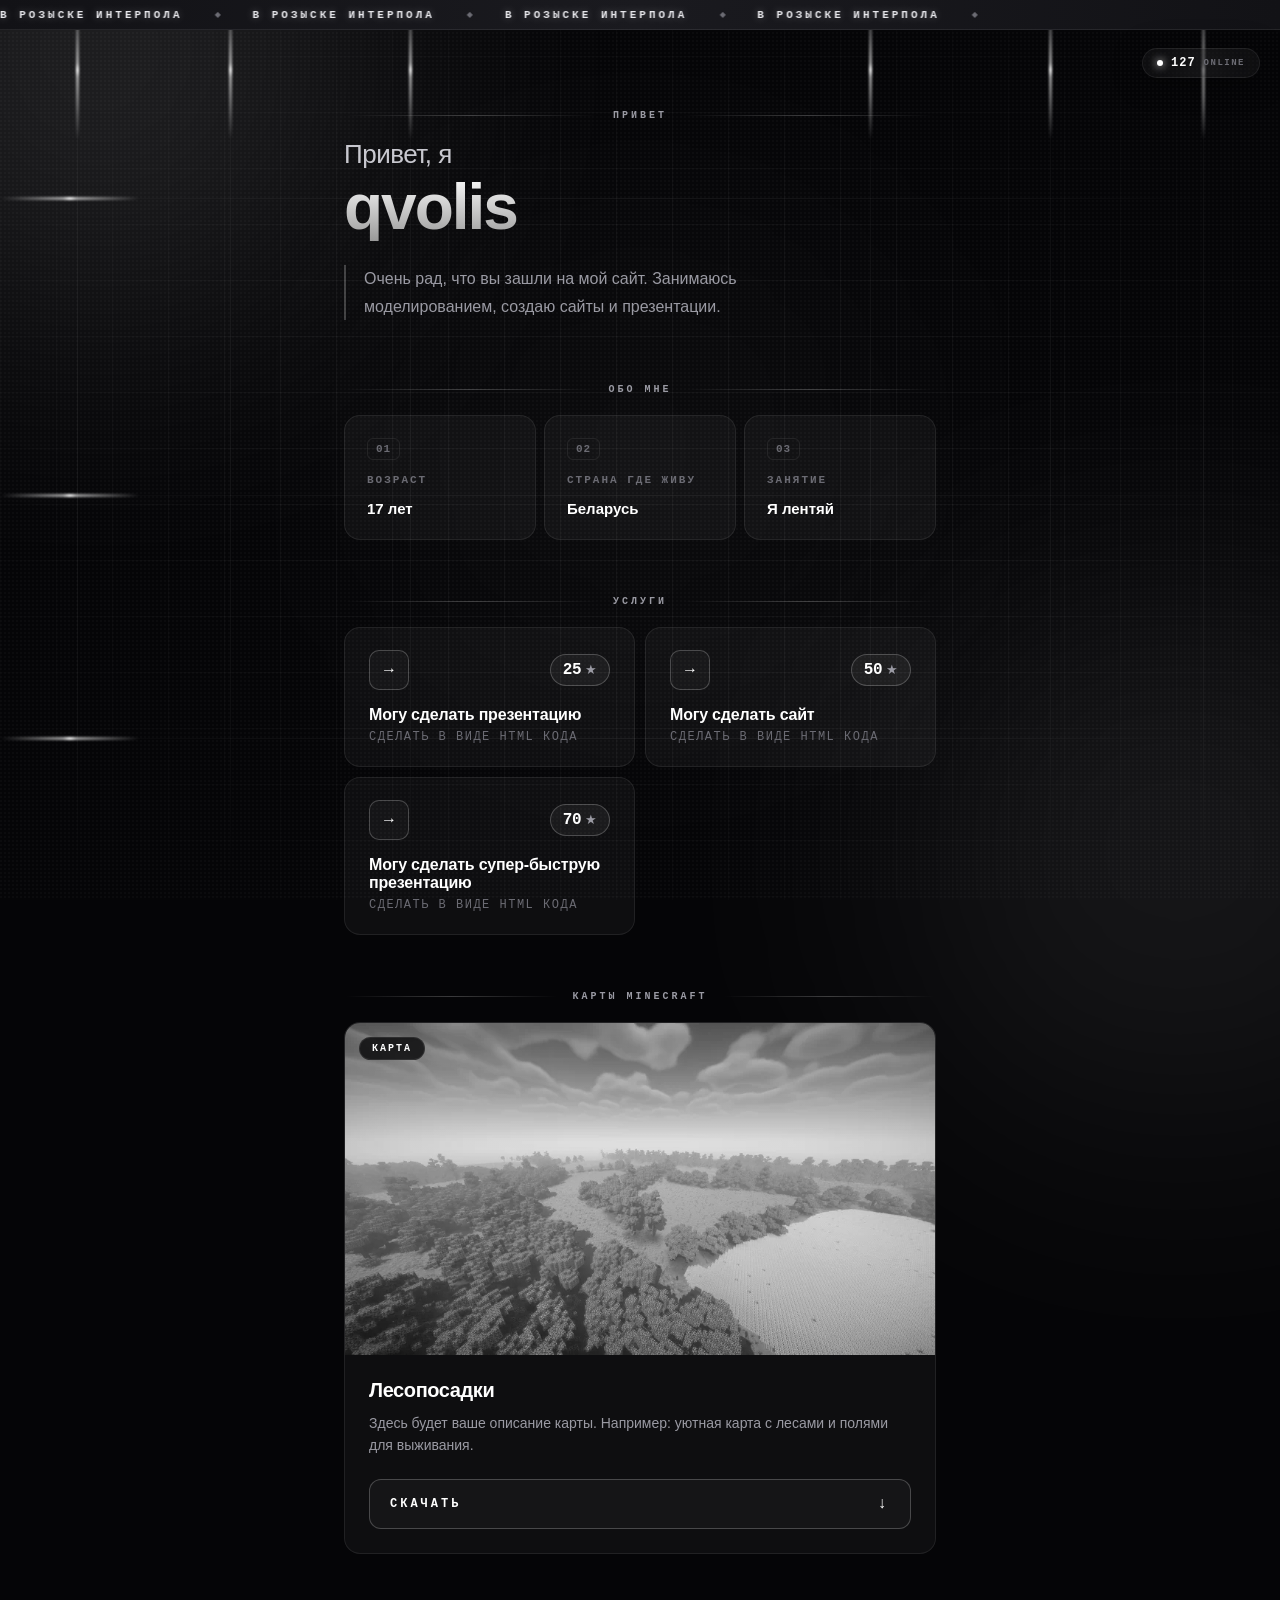
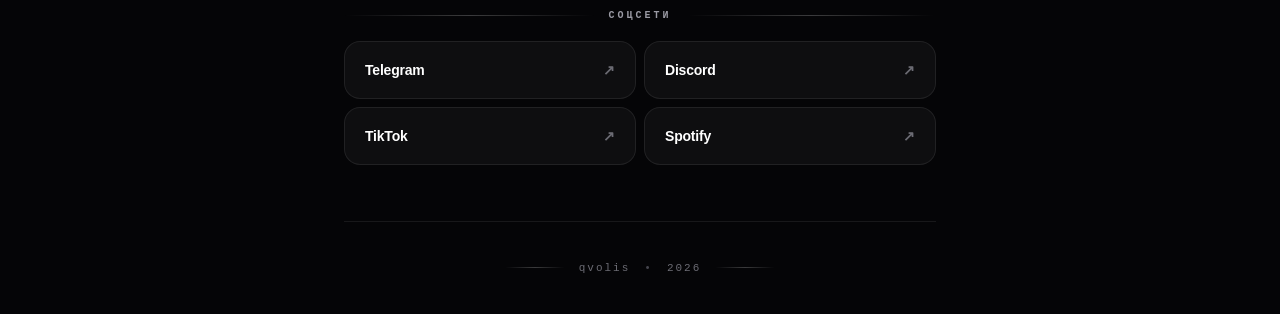
==== commit 4407dff8: "Update index.html" ====
--- a/index.html
+++ b/index.html
@@ -50,7 +50,6 @@
     </div>
 
     <div class="container">
-
         <!-- ГЛАВНЫЙ ЭКРАН -->
         <section class="hero">
             <div class="section-label">
@@ -83,7 +82,7 @@
                 </div>
                 <div class="info-card">
                     <span class="info-icon">02</span>
-                    <span class="info-label">СТРАНА ГДЕ ЖИВУТ</span>
+                    <span class="info-label">СТРАНА ГДЕ ЖИВУ</span>
                     <span class="info-value">Беларусь</span>
                 </div>
                 <div class="info-card">
@@ -103,7 +102,6 @@
             </div>
 
             <div class="services-grid">
-                <!-- Кнопка 1: Презентация -->
                 <a href="https://t.me/qvolis_shop_bot" class="service-card" target="_blank">
                     <div class="service-header">
                         <div class="service-icon">→</div>
@@ -117,7 +115,6 @@
                     <div class="service-arrow">↗</div>
                 </a>
 
-                <!-- Кнопка 2: Сайт -->
                 <a href="https://t.me/qvolis_shop_bot" class="service-card" target="_blank">
                     <div class="service-header">
                         <div class="service-icon">→</div>
@@ -131,7 +128,6 @@
                     <div class="service-arrow">↗</div>
                 </a>
 
-                <!-- Кнопка 3: Супер-быстрая презентация -->
                 <a href="https://t.me/qvolis_shop_bot" class="service-card" target="_blank">
                     <div class="service-header">
                         <div class="service-icon">→</div>
@@ -206,9 +202,7 @@
             <span class="footer-text">2026</span>
             <span class="footer-line"></span>
         </footer>
-
-    </div>
-
+    </div>
     <script src="app.js"></script>
 </body>
 </html>
--- a/style.css
+++ b/style.css
@@ -16,25 +16,23 @@
     --gray-800: #121216;
     --gray-900: #0a0a0d;
     --black: #050507;
-    
+
     --glass: rgba(255, 255, 255, 0.04);
     --glass-hover: rgba(255, 255, 255, 0.07);
     --border: rgba(255, 255, 255, 0.08);
     --border-hover: rgba(255, 255, 255, 0.22);
     --glow: rgba(255, 255, 255, 0.5);
     --glow-soft: rgba(255, 255, 255, 0.12);
-    
+
     --radius: 16px;
     --radius-sm: 12px;
     --radius-pill: 100px;
-    
+
     --font: -apple-system, BlinkMacSystemFont, "Segoe UI", "Inter", Roboto, Helvetica, Arial, sans-serif;
     --mono: 'JetBrains Mono', 'SF Mono', 'Courier New', monospace;
 }
 
-html {
-    scroll-behavior: smooth;
-}
+html { scroll-behavior: smooth; }
 
 body {
     font-family: var(--font);
@@ -89,22 +87,19 @@
 }
 
 .glow-1 {
-    top: -200px;
-    left: -150px;
+    top: -200px; left: -150px;
     background: rgba(255, 255, 255, 0.15);
     animation: float1 12s ease-in-out infinite;
 }
 
 .glow-2 {
-    bottom: -200px;
-    right: -150px;
+    bottom: -200px; right: -150px;
     background: rgba(255, 255, 255, 0.1);
     animation: float2 14s ease-in-out infinite;
 }
 
 .glow-3 {
-    top: 50%;
-    left: 50%;
+    top: 50%; left: 50%;
     transform: translate(-50%, -50%);
     background: rgba(255, 255, 255, 0.04);
     animation: pulseSoft 8s ease-in-out infinite;
@@ -114,18 +109,16 @@
     0%, 100% { transform: translate(0, 0) scale(1); opacity: 0.5; }
     50% { transform: translate(60px, 40px) scale(1.15); opacity: 0.8; }
 }
-
 @keyframes float2 {
     0%, 100% { transform: translate(0, 0) scale(1); opacity: 0.4; }
     50% { transform: translate(-60px, -40px) scale(1.15); opacity: 0.7; }
 }
-
 @keyframes pulseSoft {
     0%, 100% { opacity: 0.3; transform: translate(-50%, -50%) scale(1); }
     50% { opacity: 0.6; transform: translate(-50%, -50%) scale(1.2); }
 }
 
-/* ==================== ВЕНЫ С ИМПУЛЬСАМИ ==================== */
+/* ==================== ВЕНЫ ==================== */
 
 .veins {
     position: fixed;
@@ -135,41 +128,22 @@
     overflow: hidden;
 }
 
-.vein {
-    position: absolute;
-    pointer-events: none;
-}
-
-/* Вертикальные вены */
+.vein { position: absolute; pointer-events: none; }
+
 .vein-v {
     width: 1px;
     height: 100vh;
     top: 0;
-    background: linear-gradient(
-        180deg,
-        transparent 0%,
-        rgba(255, 255, 255, 0.04) 20%,
-        rgba(255, 255, 255, 0.06) 50%,
-        rgba(255, 255, 255, 0.04) 80%,
-        transparent 100%
-    );
-}
-
-/* Импульс, бегущий по вертикальной вене */
+    background: linear-gradient(180deg, transparent 0%, rgba(255,255,255,0.04) 20%, rgba(255,255,255,0.06) 50%, rgba(255,255,255,0.04) 80%, transparent 100%);
+}
+
 .vein-v::after {
     content: '';
     position: absolute;
     left: -1px;
     width: 3px;
     height: 140px;
-    background: linear-gradient(
-        180deg,
-        transparent 0%,
-        rgba(255, 255, 255, 0.6) 45%,
-        rgba(255, 255, 255, 1) 50%,
-        rgba(255, 255, 255, 0.6) 55%,
-        transparent 100%
-    );
+    background: linear-gradient(180deg, transparent 0%, rgba(255,255,255,0.6) 45%, rgba(255,255,255,1) 50%, rgba(255,255,255,0.6) 55%, transparent 100%);
     filter: blur(1.2px);
     animation: pulseDown 9s linear infinite;
     animation-delay: var(--delay, 0s);
@@ -182,36 +156,20 @@
     100% { top: 100vh; opacity: 0; }
 }
 
-/* Горизонтальные вены */
 .vein-h {
     height: 1px;
     width: 100vw;
     left: 0;
-    background: linear-gradient(
-        90deg,
-        transparent 0%,
-        rgba(255, 255, 255, 0.04) 20%,
-        rgba(255, 255, 255, 0.06) 50%,
-        rgba(255, 255, 255, 0.04) 80%,
-        transparent 100%
-    );
-}
-
-/* Импульс, бегущий по горизонтальной вене */
+    background: linear-gradient(90deg, transparent 0%, rgba(255,255,255,0.04) 20%, rgba(255,255,255,0.06) 50%, rgba(255,255,255,0.04) 80%, transparent 100%);
+}
+
 .vein-h::after {
     content: '';
     position: absolute;
     top: -1px;
     height: 3px;
     width: 140px;
-    background: linear-gradient(
-        90deg,
-        transparent 0%,
-        rgba(255, 255, 255, 0.6) 45%,
-        rgba(255, 255, 255, 1) 50%,
-        rgba(255, 255, 255, 0.6) 55%,
-        transparent 100%
-    );
+    background: linear-gradient(90deg, transparent 0%, rgba(255,255,255,0.6) 45%, rgba(255,255,255,1) 50%, rgba(255,255,255,0.6) 55%, transparent 100%);
     filter: blur(1.2px);
     animation: pulseRight 11s linear infinite;
     animation-delay: var(--delay, 0s);
@@ -228,9 +186,7 @@
 
 .wanted-stripe {
     position: fixed;
-    top: 0;
-    left: 0;
-    right: 0;
+    top: 0; left: 0; right: 0;
     background: linear-gradient(90deg, var(--gray-800), var(--gray-700), var(--gray-800));
     color: var(--white);
     overflow: hidden;
@@ -242,8 +198,7 @@
 
 .wanted-track {
     position: absolute;
-    top: 0;
-    left: 0;
+    top: 0; left: 0;
     height: 100%;
     display: flex;
     align-items: center;
@@ -261,7 +216,7 @@
     letter-spacing: 3px;
     color: var(--gray-100);
     white-space: nowrap;
-    text-shadow: 0 0 8px rgba(255, 255, 255, 0.3);
+    text-shadow: 0 0 8px rgba(255,255,255,0.3);
 }
 
 .wanted-sep {
@@ -279,8 +234,7 @@
 
 .visit-counter {
     position: fixed;
-    top: 48px;
-    right: 20px;
+    top: 48px; right: 20px;
     background: var(--glass);
     backdrop-filter: blur(20px);
     -webkit-backdrop-filter: blur(20px);
@@ -306,8 +260,7 @@
 }
 
 .dot {
-    width: 6px;
-    height: 6px;
+    width: 6px; height: 6px;
     background-color: var(--white);
     border-radius: 50%;
     box-shadow: 0 0 8px var(--white);
@@ -362,32 +315,23 @@
     opacity: 0;
 }
 
-/* Левая линия — бежит слева направо */
-.label-line:first-child::after {
-    animation: lineSlideR 4.5s ease-in-out infinite;
-}
-
-/* Правая линия — бежит справа налево, с другой скоростью и задержкой */
-.label-line:last-child::after {
-    animation: lineSlideL 5.5s ease-in-out infinite;
-    animation-delay: 1.4s;
-}
+.label-line:first-child::after { animation: lineSlideR 4.5s ease-in-out infinite; }
+.label-line:last-child::after { animation: lineSlideL 5.5s ease-in-out infinite; animation-delay: 1.4s; }
 
 @keyframes lineSlideR {
-    0%   { left: -40%; opacity: 0; }
-    15%  { opacity: 1; }
-    85%  { opacity: 1; }
+    0% { left: -40%; opacity: 0; }
+    15% { opacity: 1; }
+    85% { opacity: 1; }
     100% { left: 100%; opacity: 0; }
 }
-
 @keyframes lineSlideL {
-    0%   { right: -40%; left: auto; opacity: 0; }
-    15%  { opacity: 1; }
-    85%  { opacity: 1; }
+    0% { right: -40%; left: auto; opacity: 0; }
+    15% { opacity: 1; }
+    85% { opacity: 1; }
     100% { right: 100%; left: auto; opacity: 0; }
 }
 
-/* ==================== ГЛАВНЫЙ ЭКРАН ==================== */
+/* ==================== HERO ==================== */
 
 .hero {
     margin-bottom: 64px;
@@ -435,11 +379,9 @@
 
 /* ==================== СЕКЦИИ ==================== */
 
-.section {
-    margin-bottom: 56px;
-}
-
-/* ==================== КАРТОЧКИ ИНФОРМАЦИИ ==================== */
+.section { margin-bottom: 56px; }
+
+/* ==================== КАРТОЧКИ ИНФО ==================== */
 
 .info-grid {
     display: grid;
@@ -465,17 +407,13 @@
 .info-card::before {
     content: '';
     position: absolute;
-    top: 0;
-    left: -100%;
-    width: 100%;
-    height: 100%;
-    background: linear-gradient(90deg, transparent, rgba(255, 255, 255, 0.06), transparent);
+    top: 0; left: -100%;
+    width: 100%; height: 100%;
+    background: linear-gradient(90deg, transparent, rgba(255,255,255,0.06), transparent);
     transition: left 0.8s;
 }
 
-.info-card:hover::before {
-    left: 100%;
-}
+.info-card:hover::before { left: 100%; }
 
 .info-card:hover {
     border-color: var(--border-hover);
@@ -512,396 +450,7 @@
     text-align: right;
 }
 
-/* ==================== ПЛАШКА УСЛУГ ==================== */
-
-.order-card {
-    display: flex;
-    align-items: center;
-    gap: 18px;
-    background: var(--glass);
-    backdrop-filter: blur(20px);
-    -webkit-backdrop-filter: blur(20px);
-    border: 1px solid var(--border);
-    border-radius: var(--radius);
-    padding: 22px 24px;
-    text-decoration: none;
-    position: relative;
-    overflow: hidden;
-    transition: all 0.4s cubic-bezier(0.16, 1, 0.3, 1);
-}
-
-.order-card::before {
-    content: '';
-    position: absolute;
-    top: 0;
-    left: 0;
-    right: 0;
-    height: 1px;
-    background: linear-gradient(90deg, transparent, var(--white), transparent);
-    opacity: 0;
-    transition: opacity 0.4s;
-}
-
-.order-card:hover::before {
-    opacity: 1;
-    animation: topSweep 2s linear infinite;
-}
-
-@keyframes topSweep {
-    from { transform: translateX(-100%); }
-    to { transform: translateX(100%); }
-}
-
-.order-card:hover {
-    border-color: var(--border-hover);
-    background: var(--glass-hover);
-    transform: translateY(-3px);
-    box-shadow: 0 16px 50px rgba(0, 0, 0, 0.6), 0 0 0 1px rgba(255, 255, 255, 0.06);
-}
-
-.order-icon {
-    width: 44px;
-    height: 44px;
-    border: 1px solid var(--border-hover);
-    border-radius: 12px;
-    display: flex;
-    align-items: center;
-    justify-content: center;
-    font-size: 18px;
-    color: var(--white);
-    flex-shrink: 0;
-    background: rgba(255, 255, 255, 0.03);
-    transition: all 0.4s;
-}
-
-.order-card:hover .order-icon {
-    background: var(--white);
-    color: var(--black);
-    transform: rotate(-45deg);
-}
-
-.order-content {
-    flex: 1;
-}
-
-.order-title {
-    font-size: 16px;
-    font-weight: 600;
-    color: var(--white);
-    margin-bottom: 4px;
-    letter-spacing: -0.2px;
-}
-
-.order-subtitle {
-    font-size: 13px;
-    color: var(--gray-400);
-    font-family: var(--mono);
-    letter-spacing: 0.5px;
-}
-
-.order-arrow {
-    font-size: 18px;
-    color: var(--gray-400);
-    transition: all 0.3s;
-    flex-shrink: 0;
-}
-
-.order-card:hover .order-arrow {
-    color: var(--white);
-    transform: translate(4px, -4px);
-}
-
-/* ==================== КАРТОЧКА КАРТЫ ==================== */
-
-.map-card {
-    background: var(--glass);
-    backdrop-filter: blur(20px);
-    -webkit-backdrop-filter: blur(20px);
-    border: 1px solid var(--border);
-    border-radius: var(--radius);
-    overflow: hidden;
-    transition: all 0.4s cubic-bezier(0.16, 1, 0.3, 1);
-}
-
-.map-card:hover {
-    border-color: var(--border-hover);
-    box-shadow: 0 20px 60px rgba(0, 0, 0, 0.6), 0 0 0 1px rgba(255, 255, 255, 0.06);
-    transform: translateY(-3px);
-}
-
-.map-image-wrap {
-    position: relative;
-    overflow: hidden;
-    aspect-ratio: 16/9;
-}
-
-.map-image {
-    width: 100%;
-    height: 100%;
-    object-fit: cover;
-    display: block;
-    filter: grayscale(100%) contrast(1.15) brightness(0.9);
-    transition: all 0.8s cubic-bezier(0.16, 1, 0.3, 1);
-}
-
-.map-card:hover .map-image {
-    transform: scale(1.06);
-    filter: grayscale(100%) contrast(1.25) brightness(1.05);
-}
-
-.image-scan {
-    position: absolute;
-    top: 0;
-    left: 0;
-    width: 100%;
-    height: 100%;
-    pointer-events: none;
-    background: linear-gradient(180deg, transparent 0%, rgba(255, 255, 255, 0.15) 50%, transparent 100%);
-    animation: imageScan 4s linear infinite;
-}
-
-@keyframes imageScan {
-    from { transform: translateY(-100%); }
-    to { transform: translateY(100%); }
-}
-
-.map-tag {
-    position: absolute;
-    top: 14px;
-    left: 14px;
-    background: rgba(5, 5, 7, 0.8);
-    backdrop-filter: blur(10px);
-    color: var(--white);
-    padding: 5px 12px;
-    border-radius: var(--radius-pill);
-    font-family: var(--mono);
-    font-size: 10px;
-    font-weight: 600;
-    letter-spacing: 2px;
-    border: 1px solid var(--border);
-}
-
-.map-body {
-    padding: 24px;
-}
-
-.map-body h3 {
-    font-size: 20px;
-    font-weight: 700;
-    color: var(--white);
-    margin-bottom: 10px;
-    letter-spacing: -0.4px;
-}
-
-.map-body p {
-    font-size: 14px;
-    line-height: 1.6;
-    color: var(--gray-300);
-    margin-bottom: 22px;
-}
-
-/* ==================== КНОПКА СКАЧАТЬ ==================== */
-
-.download-btn {
-    display: flex;
-    align-items: center;
-    justify-content: space-between;
-    width: 100%;
-    background: rgba(255, 255, 255, 0.03);
-    color: var(--white);
-    border: 1px solid var(--border-hover);
-    padding: 15px 20px;
-    border-radius: var(--radius-sm);
-    text-decoration: none;
-    font-family: var(--mono);
-    font-weight: 600;
-    font-size: 12px;
-    letter-spacing: 3px;
-    transition: all 0.4s cubic-bezier(0.16, 1, 0.3, 1);
-    position: relative;
-    overflow: hidden;
-}
-
-.download-btn::before {
-    content: '';
-    position: absolute;
-    top: 0;
-    left: -100%;
-    width: 100%;
-    height: 100%;
-    background: linear-gradient(90deg, transparent, rgba(255, 255, 255, 0.15), transparent);
-    transition: left 0.7s;
-}
-
-.download-btn:hover::before {
-    left: 100%;
-}
-
-.download-btn:hover {
-    background: var(--white);
-    color: var(--black);
-    border-color: var(--white);
-    box-shadow: 0 0 40px rgba(255, 255, 255, 0.2);
-}
-
-.download-arrow {
-    font-size: 16px;
-    transition: transform 0.3s;
-}
-
-.download-btn:hover .download-arrow {
-    transform: translateY(3px);
-}
-
-/* ==================== СОЦСЕТИ ==================== */
-
-.social-grid {
-    display: grid;
-    grid-template-columns: 1fr 1fr;
-    gap: 8px;
-}
-
-.social-card {
-    background: var(--glass);
-    backdrop-filter: blur(20px);
-    -webkit-backdrop-filter: blur(20px);
-    border: 1px solid var(--border);
-    border-radius: var(--radius);
-    padding: 20px;
-    text-decoration: none;
-    display: flex;
-    justify-content: space-between;
-    align-items: center;
-    transition: all 0.4s cubic-bezier(0.16, 1, 0.3, 1);
-    position: relative;
-    overflow: hidden;
-}
-
-.social-card::before {
-    content: '';
-    position: absolute;
-    top: 0;
-    left: -100%;
-    width: 100%;
-    height: 100%;
-    background: linear-gradient(90deg, transparent, rgba(255, 255, 255, 0.06), transparent);
-    transition: left 0.7s;
-}
-
-.social-card:hover::before {
-    left: 100%;
-}
-
-.social-card:hover {
-    border-color: var(--border-hover);
-    background: var(--glass-hover);
-    transform: translateY(-3px);
-    box-shadow: 0 12px 40px rgba(0, 0, 0, 0.5), 0 0 0 1px rgba(255, 255, 255, 0.06);
-}
-
-.social-name {
-    font-size: 14px;
-    font-weight: 600;
-    color: var(--white);
-    letter-spacing: -0.2px;
-}
-
-.social-arrow {
-    font-size: 14px;
-    color: var(--gray-400);
-    transition: all 0.3s;
-    font-weight: 600;
-}
-
-.social-card:hover .social-arrow {
-    color: var(--white);
-    transform: translate(3px, -3px);
-}
-
-/* ==================== ФУТЕР ==================== */
-
-.footer {
-    display: flex;
-    align-items: center;
-    gap: 14px;
-    padding-top: 40px;
-    margin-top: 40px;
-    border-top: 1px solid var(--border);
-    justify-content: center;
-    font-family: var(--mono);
-    font-size: 11px;
-    color: var(--gray-400);
-    letter-spacing: 2px;
-}
-
-.footer-line {
-    flex: 1;
-    height: 1px;
-    background: linear-gradient(90deg, transparent, var(--border-hover), transparent);
-    max-width: 60px;
-}
-
-.footer-dot {
-    color: var(--gray-500);
-}
-
-/* ==================== АНИМАЦИЯ ПОЯВЛЕНИЯ ==================== */
-
-@keyframes fadeInUp {
-    from {
-        opacity: 0;
-        transform: translateY(24px);
-    }
-    to {
-        opacity: 1;
-        transform: translateY(0);
-    }
-}
-
-.hero, .section, .footer {
-    opacity: 0;
-    animation: fadeInUp 0.9s cubic-bezier(0.16, 1, 0.3, 1) forwards;
-}
-
-.hero { animation-delay: 0.1s; }
-.section:nth-of-type(1) { animation-delay: 0.25s; }
-.section:nth-of-type(2) { animation-delay: 0.4s; }
-.section:nth-of-type(3) { animation-delay: 0.55s; }
-.section:nth-of-type(4) { animation-delay: 0.7s; }
-.footer { animation-delay: 0.85s; }
-
-/* ==================== АДАПТИВ ==================== */
-
-@media (min-width: 540px) {
-    .info-grid {
-        grid-template-columns: 1fr 1fr 1fr;
-    }
-    .info-card {
-        flex-direction: column;
-        align-items: flex-start;
-        gap: 14px;
-        padding: 22px;
-    }
-    .info-value {
-        text-align: left;
-    }
-    .info-label {
-        flex: none;
-    }
-    .info-icon {
-        align-self: flex-start;
-    }
-    .hero-title {
-        font-size: 52px;
-    }
-    .hero-line {
-        font-size: 26px;
-    }
-    .hero-name {
-        font-size: 64px;
-    }
-}
-/* ==================== ДВЕ КНОПКИ УСЛУГ ==================== */
+/* ==================== УСЛУГИ ==================== */
 
 .services-grid {
     display: grid;
@@ -926,17 +475,13 @@
 .service-card::before {
     content: '';
     position: absolute;
-    top: 0;
-    left: -100%;
-    width: 100%;
-    height: 100%;
-    background: linear-gradient(90deg, transparent, rgba(255, 255, 255, 0.06), transparent);
+    top: 0; left: -100%;
+    width: 100%; height: 100%;
+    background: linear-gradient(90deg, transparent, rgba(255,255,255,0.06), transparent);
     transition: left 0.8s;
 }
 
-.service-card:hover::before {
-    left: 100%;
-}
+.service-card:hover::before { left: 100%; }
 
 .service-card:hover {
     border-color: var(--border-hover);
@@ -945,7 +490,6 @@
     box-shadow: 0 16px 50px rgba(0, 0, 0, 0.6), 0 0 0 1px rgba(255, 255, 255, 0.06);
 }
 
-/* Шапка карточки: иконка + цена */
 .service-header {
     display: flex;
     align-items: center;
@@ -963,7 +507,7 @@
     justify-content: center;
     font-size: 16px;
     color: var(--white);
-    background: rgba(255, 255, 255, 0.03);
+    background: rgba(255,255,255,0.03);
     transition: all 0.4s;
 }
 
@@ -973,22 +517,21 @@
     transform: rotate(-45deg);
 }
 
-/* Цена */
 .service-price {
     display: flex;
     align-items: baseline;
     gap: 4px;
     padding: 6px 12px;
-    background: rgba(255, 255, 255, 0.05);
+    background: rgba(255,255,255,0.05);
     border: 1px solid var(--border-hover);
     border-radius: var(--radius-pill);
     transition: all 0.4s;
 }
 
 .service-card:hover .service-price {
-    background: rgba(255, 255, 255, 0.1);
+    background: rgba(255,255,255,0.1);
     border-color: var(--white);
-    box-shadow: 0 0 20px rgba(255, 255, 255, 0.15);
+    box-shadow: 0 0 20px rgba(255,255,255,0.15);
 }
 
 .price-value {
@@ -1007,10 +550,9 @@
 
 .service-card:hover .price-star {
     color: var(--white);
-    text-shadow: 0 0 10px rgba(255, 255, 255, 0.8);
-}
-
-/* Название и описание */
+    text-shadow: 0 0 10px rgba(255,255,255,0.8);
+}
+
 .service-title {
     font-size: 16px;
     font-weight: 600;
@@ -1027,11 +569,9 @@
     text-transform: uppercase;
 }
 
-/* Стрелка в углу */
 .service-arrow {
     position: absolute;
-    top: 22px;
-    right: 22px;
+    top: 22px; right: 22px;
     font-size: 16px;
     color: var(--gray-400);
     transition: all 0.3s;
@@ -1044,56 +584,259 @@
     opacity: 1;
 }
 
-/* Адаптив: на широких экранах две колонки */
-@media (min-width: 540px) {
-    .services-grid {
-        grid-template-columns: 1fr 1fr;
-    }
-}
-/* ==================== СУПЕР-БЫСТРАЯ КАРТОЧКА ==================== */
-
-/* На широких экранах — растягиваем на 2 колонки */
-@media (min-width: 540px) {
-    .service-card-fast {
-        grid-column: 1 / -1;
-    }
-}
-
-/* Выделение — чуть светлее фон и акцентная граница */
-.service-card-fast {
-    background: linear-gradient(135deg, rgba(255, 255, 255, 0.07), rgba(255, 255, 255, 0.03));
-    border-color: rgba(255, 255, 255, 0.2);
+/* ==================== КАРТА MINECRAFT ==================== */
+
+.map-card {
+    background: var(--glass);
+    backdrop-filter: blur(20px);
+    -webkit-backdrop-filter: blur(20px);
+    border: 1px solid var(--border);
+    border-radius: var(--radius);
+    overflow: hidden;
+    transition: all 0.4s cubic-bezier(0.16, 1, 0.3, 1);
+}
+
+.map-card:hover {
+    border-color: var(--border-hover);
+    box-shadow: 0 20px 60px rgba(0, 0, 0, 0.6), 0 0 0 1px rgba(255, 255, 255, 0.06);
+    transform: translateY(-3px);
+}
+
+.map-image-wrap {
     position: relative;
-}
-
-.service-card-fast::after {
+    overflow: hidden;
+    aspect-ratio: 16/9;
+}
+
+.map-image {
+    width: 100%;
+    height: 100%;
+    object-fit: cover;
+    display: block;
+    filter: grayscale(100%) contrast(1.15) brightness(0.9);
+    transition: all 0.8s cubic-bezier(0.16, 1, 0.3, 1);
+}
+
+.map-card:hover .map-image {
+    transform: scale(1.06);
+    filter: grayscale(100%) contrast(1.25) brightness(1.05);
+}
+
+.image-scan {
+    position: absolute;
+    top: 0; left: 0;
+    width: 100%; height: 100%;
+    pointer-events: none;
+    background: linear-gradient(180deg, transparent 0%, rgba(255,255,255,0.15) 50%, transparent 100%);
+    animation: imageScan 4s linear infinite;
+}
+
+@keyframes imageScan {
+    from { transform: translateY(-100%); }
+    to { transform: translateY(100%); }
+}
+
+.map-tag {
+    position: absolute;
+    top: 14px; left: 14px;
+    background: rgba(5, 5, 7, 0.8);
+    backdrop-filter: blur(10px);
+    color: var(--white);
+    padding: 5px 12px;
+    border-radius: var(--radius-pill);
+    font-family: var(--mono);
+    font-size: 10px;
+    font-weight: 600;
+    letter-spacing: 2px;
+    border: 1px solid var(--border);
+}
+
+.map-body { padding: 24px; }
+
+.map-body h3 {
+    font-size: 20px;
+    font-weight: 700;
+    color: var(--white);
+    margin-bottom: 10px;
+    letter-spacing: -0.4px;
+}
+
+.map-body p {
+    font-size: 14px;
+    line-height: 1.6;
+    color: var(--gray-300);
+    margin-bottom: 22px;
+}
+
+/* ==================== КНОПКА СКАЧАТЬ ==================== */
+
+.download-btn {
+    display: flex;
+    align-items: center;
+    justify-content: space-between;
+    width: 100%;
+    background: rgba(255,255,255,0.03);
+    color: var(--white);
+    border: 1px solid var(--border-hover);
+    padding: 15px 20px;
+    border-radius: var(--radius-sm);
+    text-decoration: none;
+    font-family: var(--mono);
+    font-weight: 600;
+    font-size: 12px;
+    letter-spacing: 3px;
+    transition: all 0.4s cubic-bezier(0.16, 1, 0.3, 1);
+    position: relative;
+    overflow: hidden;
+}
+
+.download-btn::before {
     content: '';
     position: absolute;
-    top: 0; left: 0; right: 0;
-    height: 1px;
-    background: linear-gradient(90deg, transparent, var(--white), transparent);
-    opacity: 0.6;
-    animation: topSweep 3s linear infinite;
-}
-
-.service-card-fast:hover {
-    border-color: var(--white);
-    box-shadow: 0 20px 60px rgba(0, 0, 0, 0.7), 0 0 0 1px rgba(255, 255, 255, 0.15);
-}
-
-.service-card-fast .service-icon {
+    top: 0; left: -100%;
+    width: 100%; height: 100%;
+    background: linear-gradient(90deg, transparent, rgba(255,255,255,0.15), transparent);
+    transition: left 0.7s;
+}
+
+.download-btn:hover::before { left: 100%; }
+
+.download-btn:hover {
     background: var(--white);
     color: var(--black);
-}
-
-.service-card-fast .price-value {
-    color: var(--white);
-    text-shadow: 0 0 15px rgba(255, 255, 255, 0.5);
-}
-
-.service-card-fast .service-subtitle {
-    color: var(--gray-200);
-    text-transform: none;
-    letter-spacing: 0.5px;
-    font-size: 13px;
-}
+    border-color: var(--white);
+    box-shadow: 0 0 40px rgba(255,255,255,0.2);
+}
+
+.download-arrow {
+    font-size: 16px;
+    transition: transform 0.3s;
+}
+
+.download-btn:hover .download-arrow { transform: translateY(3px); }
+
+/* ==================== СОЦСЕТИ ==================== */
+
+.social-grid {
+    display: grid;
+    grid-template-columns: 1fr 1fr;
+    gap: 8px;
+}
+
+.social-card {
+    background: var(--glass);
+    backdrop-filter: blur(20px);
+    -webkit-backdrop-filter: blur(20px);
+    border: 1px solid var(--border);
+    border-radius: var(--radius);
+    padding: 20px;
+    text-decoration: none;
+    display: flex;
+    justify-content: space-between;
+    align-items: center;
+    transition: all 0.4s cubic-bezier(0.16, 1, 0.3, 1);
+    position: relative;
+    overflow: hidden;
+}
+
+.social-card::before {
+    content: '';
+    position: absolute;
+    top: 0; left: -100%;
+    width: 100%; height: 100%;
+    background: linear-gradient(90deg, transparent, rgba(255,255,255,0.06), transparent);
+    transition: left 0.7s;
+}
+
+.social-card:hover::before { left: 100%; }
+
+.social-card:hover {
+    border-color: var(--border-hover);
+    background: var(--glass-hover);
+    transform: translateY(-3px);
+    box-shadow: 0 12px 40px rgba(0, 0, 0, 0.5), 0 0 0 1px rgba(255, 255, 255, 0.06);
+}
+
+.social-name {
+    font-size: 14px;
+    font-weight: 600;
+    color: var(--white);
+    letter-spacing: -0.2px;
+}
+
+.social-arrow {
+    font-size: 14px;
+    color: var(--gray-400);
+    transition: all 0.3s;
+    font-weight: 600;
+}
+
+.social-card:hover .social-arrow {
+    color: var(--white);
+    transform: translate(3px, -3px);
+}
+
+/* ==================== ФУТЕР ==================== */
+
+.footer {
+    display: flex;
+    align-items: center;
+    gap: 14px;
+    padding-top: 40px;
+    margin-top: 40px;
+    border-top: 1px solid var(--border);
+    justify-content: center;
+    font-family: var(--mono);
+    font-size: 11px;
+    color: var(--gray-400);
+    letter-spacing: 2px;
+}
+
+.footer-line {
+    flex: 1;
+    height: 1px;
+    background: linear-gradient(90deg, transparent, var(--border-hover), transparent);
+    max-width: 60px;
+}
+
+.footer-dot { color: var(--gray-500); }
+
+/* ==================== АНИМАЦИЯ ==================== */
+
+@keyframes fadeInUp {
+    from { opacity: 0; transform: translateY(24px); }
+    to { opacity: 1; transform: translateY(0); }
+}
+
+.hero, .section, .footer {
+    opacity: 0;
+    animation: fadeInUp 0.9s cubic-bezier(0.16, 1, 0.3, 1) forwards;
+}
+
+.hero { animation-delay: 0.1s; }
+.section:nth-of-type(1) { animation-delay: 0.25s; }
+.section:nth-of-type(2) { animation-delay: 0.4s; }
+.section:nth-of-type(3) { animation-delay: 0.55s; }
+.section:nth-of-type(4) { animation-delay: 0.7s; }
+.footer { animation-delay: 0.85s; }
+
+/* ==================== АДАПТИВ ==================== */
+
+@media (min-width: 540px) {
+    .info-grid { grid-template-columns: 1fr 1fr 1fr; }
+    .info-card {
+        flex-direction: column;
+        align-items: flex-start;
+        gap: 14px;
+        padding: 22px;
+    }
+    .info-value { text-align: left; }
+    .info-label { flex: none; }
+    .info-icon { align-self: flex-start; }
+
+    .services-grid { grid-template-columns: 1fr 1fr; }
+
+    .hero-title { font-size: 52px; }
+    .hero-line { font-size: 26px; }
+    .hero-name { font-size: 64px; }
+}
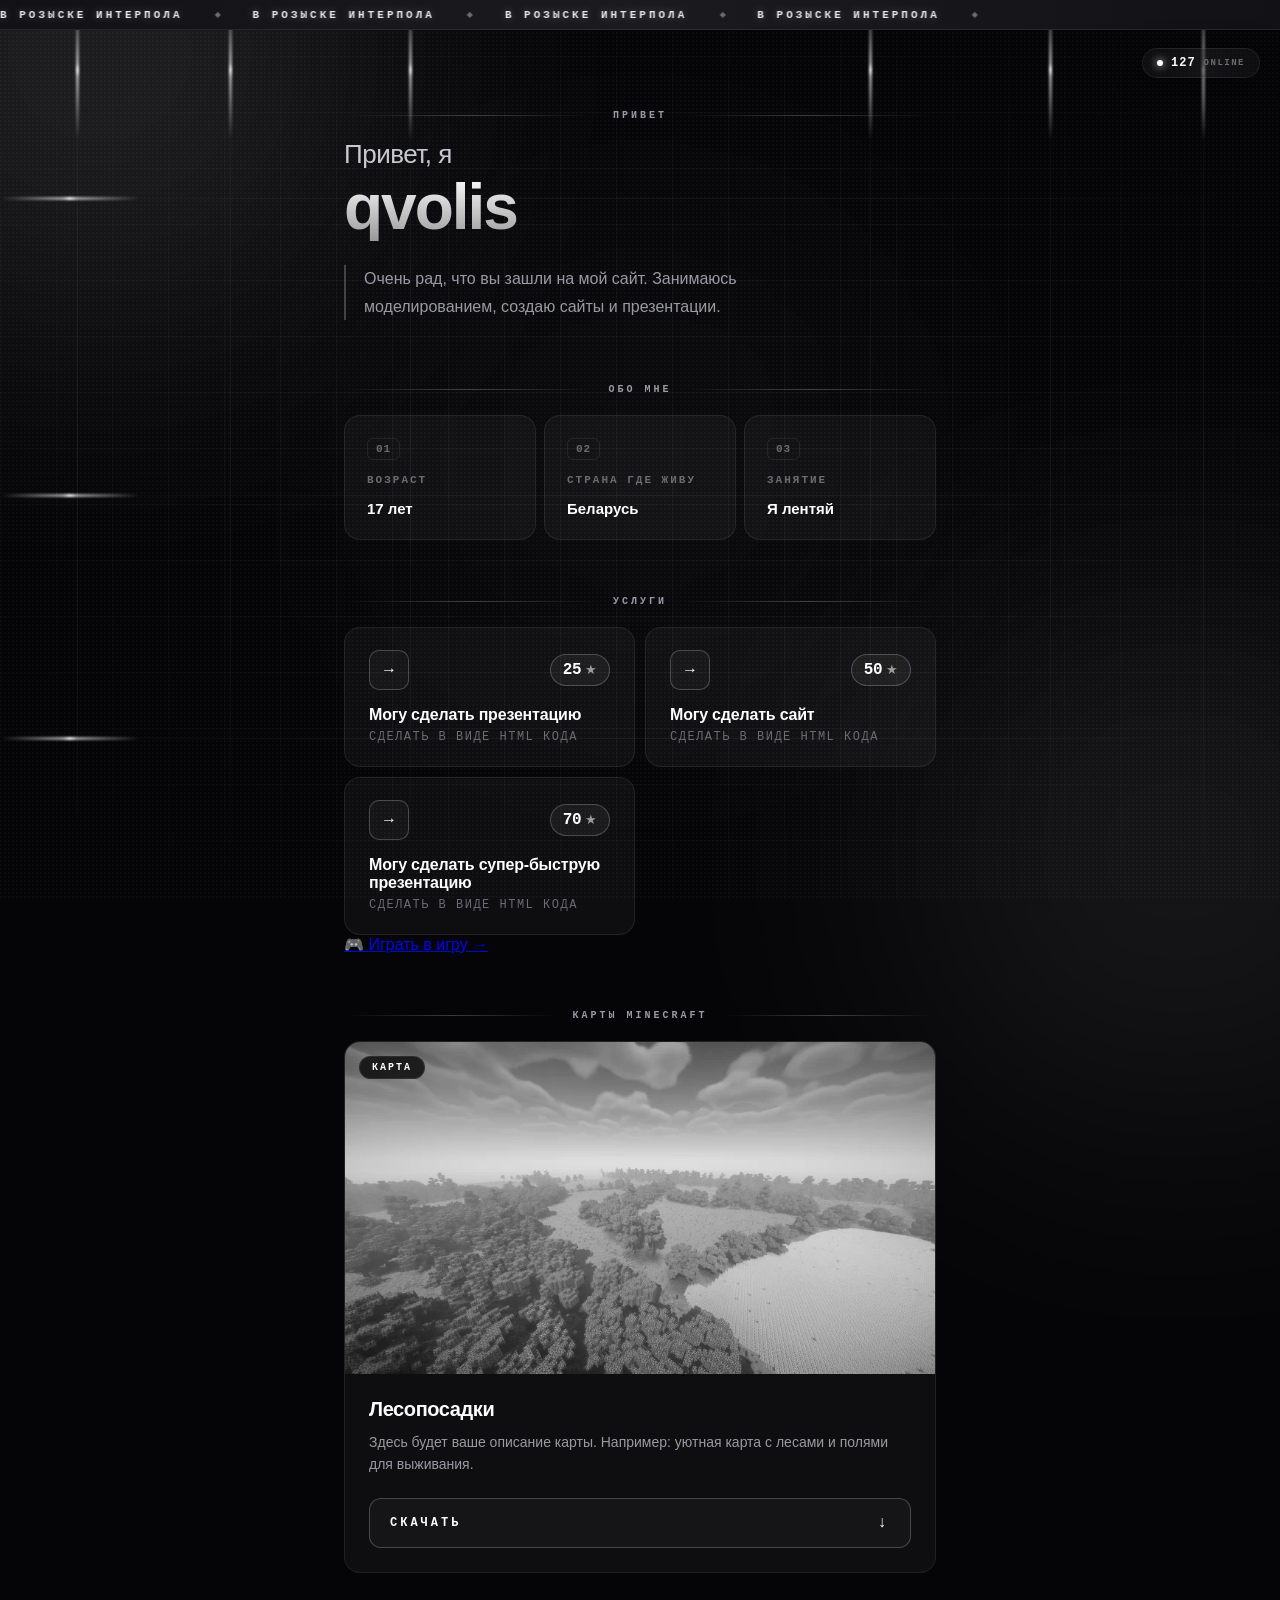
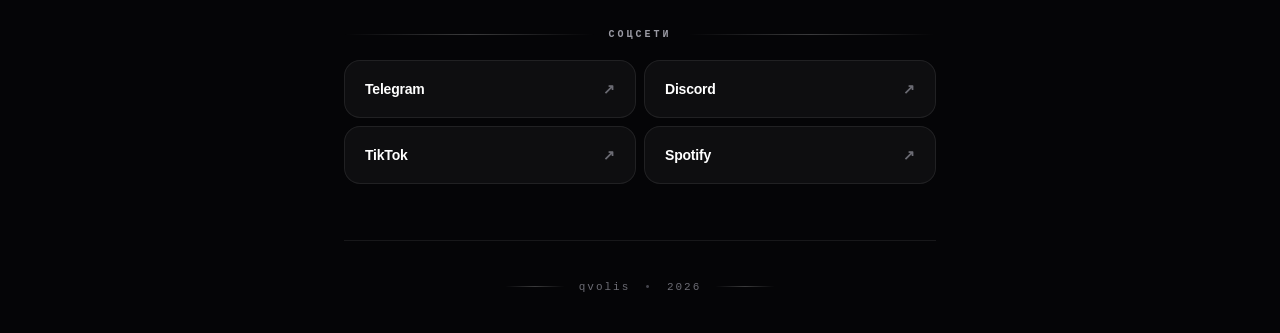
==== commit f4f2b33e: "Update index.html" ====
--- a/index.html
+++ b/index.html
@@ -141,6 +141,13 @@
                     <div class="service-arrow">↗</div>
                 </a>
             </div>
+
+            <!-- КНОПКА ИГРАТЬ В ИГРУ -->
+            <a href="game.html" class="play-game-btn">
+                <span class="play-icon">🎮</span>
+                <span class="play-text">Играть в игру</span>
+                <span class="play-arrow">→</span>
+            </a>
         </section>
 
         <!-- КАРТЫ MINECRAFT -->
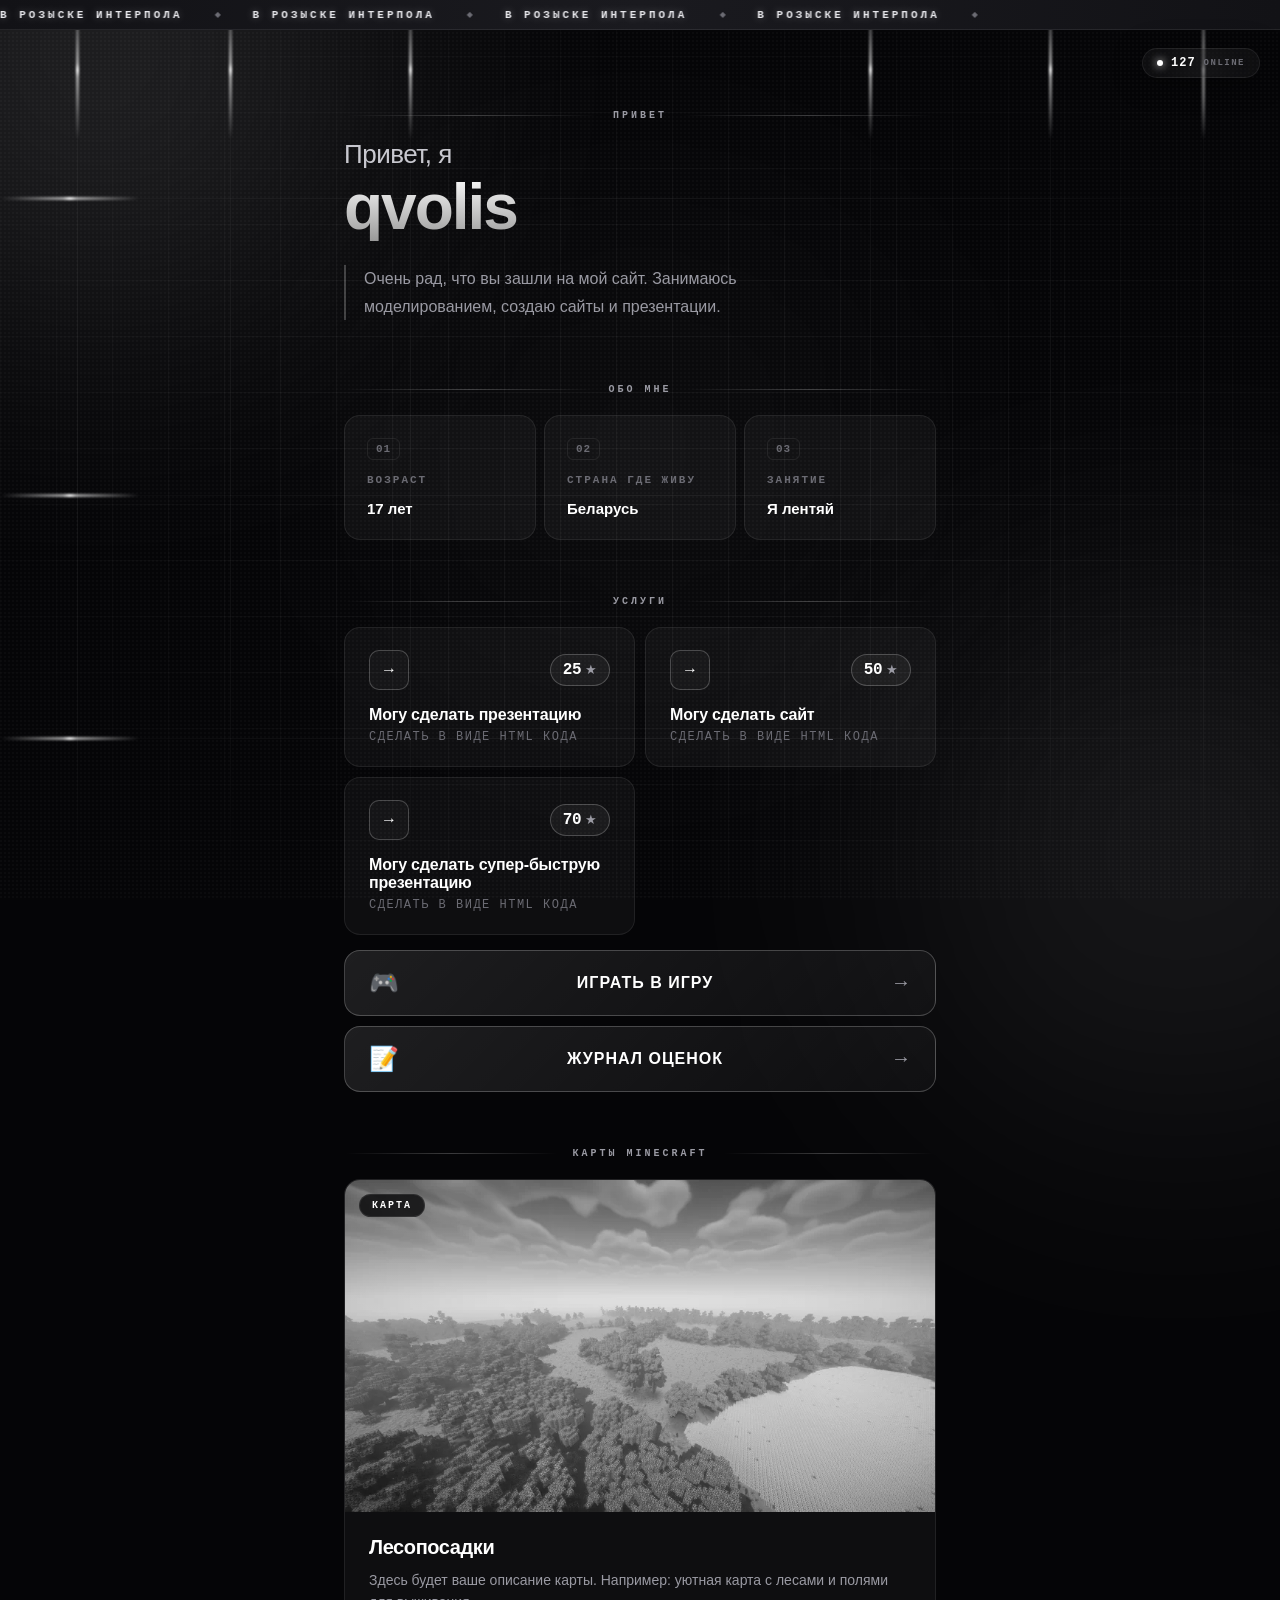
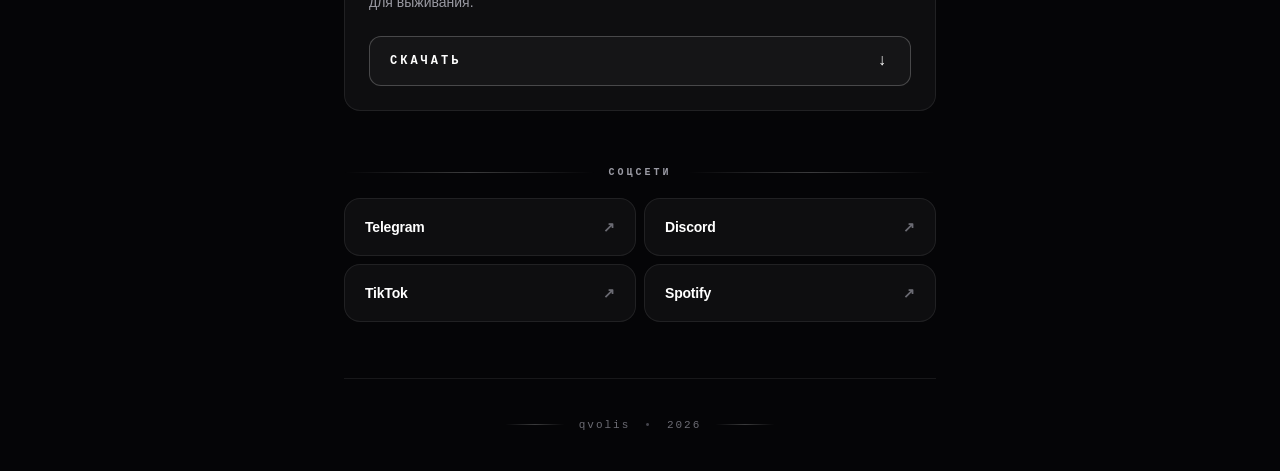
==== commit 67264fa8: "Update index.html" ====
--- a/index.html
+++ b/index.html
@@ -141,11 +141,17 @@
                     <div class="service-arrow">↗</div>
                 </a>
             </div>
-
-            <!-- КНОПКА ИГРАТЬ В ИГРУ -->
-            <a href="game.html" class="play-game-btn">
+                        <!-- КНОПКА ИГРАТЬ В ИГРУ -->
+            <a href="https://qvolis.github.io/bio/game.html" class="play-game-btn" target="_blank">
                 <span class="play-icon">🎮</span>
                 <span class="play-text">Играть в игру</span>
+                <span class="play-arrow">→</span>
+            </a>
+
+            <!-- НОВАЯ КНОПКА: ЖУРНАЛ ОЦЕНОК -->
+            <a href="https://qvolis.github.io/bio/grades.html" class="play-game-btn" style="margin-top: 10px;" target="_blank">
+                <span class="play-icon">📝</span>
+                <span class="play-text">Журнал оценок</span>
                 <span class="play-arrow">→</span>
             </a>
         </section>
--- a/style.css
+++ b/style.css
@@ -584,6 +584,65 @@
     opacity: 1;
 }
 
+/* ==================== КНОПКА "ИГРАТЬ В ИГРУ" ==================== */
+.play-game-btn {
+    display: flex;
+    align-items: center;
+    justify-content: space-between;
+    background: linear-gradient(135deg, rgba(255, 255, 255, 0.1), rgba(255, 255, 255, 0.03));
+    border: 1px solid var(--border-hover);
+    border-radius: var(--radius);
+    padding: 18px 24px;
+    margin-top: 15px;
+    text-decoration: none;
+    transition: all 0.4s cubic-bezier(0.16, 1, 0.3, 1);
+    position: relative;
+    overflow: hidden;
+}
+
+.play-game-btn::before {
+    content: '';
+    position: absolute;
+    top: 0; left: -100%;
+    width: 100%; height: 100%;
+    background: linear-gradient(90deg, transparent, rgba(255, 255, 255, 0.15), transparent);
+    transition: left 0.7s;
+}
+
+.play-game-btn:hover::before { left: 100%; }
+
+.play-game-btn:hover {
+    background: var(--white);
+    border-color: var(--white);
+    transform: translateY(-3px);
+    box-shadow: 0 15px 40px rgba(255, 255, 255, 0.15);
+}
+
+.play-icon { font-size: 24px; }
+
+.play-text {
+    font-size: 16px;
+    font-weight: 700;
+    color: var(--white);
+    letter-spacing: 1px;
+    text-transform: uppercase;
+    flex: 1;
+    text-align: center;
+}
+
+.play-game-btn:hover .play-text { color: var(--black); }
+
+.play-arrow {
+    font-size: 20px;
+    color: var(--gray-300);
+    transition: all 0.3s;
+}
+
+.play-game-btn:hover .play-arrow {
+    color: var(--black);
+    transform: translateX(5px);
+}
+
 /* ==================== КАРТА MINECRAFT ==================== */
 
 .map-card {
@@ -840,3 +899,67 @@
     .hero-line { font-size: 26px; }
     .hero-name { font-size: 64px; }
 }
+/* ==================== КНОПКА "ИГРАТЬ В ИГРУ" ==================== */
+.play-game-btn {
+    display: flex;
+    align-items: center;
+    justify-content: space-between;
+    background: linear-gradient(135deg, rgba(255, 255, 255, 0.1), rgba(255, 255, 255, 0.03));
+    border: 1px solid var(--border-hover);
+    border-radius: var(--radius);
+    padding: 18px 24px;
+    margin-top: 15px;
+    text-decoration: none;
+    transition: all 0.4s cubic-bezier(0.16, 1, 0.3, 1);
+    position: relative;
+    overflow: hidden;
+}
+
+.play-game-btn::before {
+    content: '';
+    position: absolute;
+    top: 0; left: -100%;
+    width: 100%; height: 100%;
+    background: linear-gradient(90deg, transparent, rgba(255, 255, 255, 0.15), transparent);
+    transition: left 0.7s;
+}
+
+.play-game-btn:hover::before {
+    left: 100%;
+}
+
+.play-game-btn:hover {
+    background: var(--white);
+    border-color: var(--white);
+    transform: translateY(-3px);
+    box-shadow: 0 15px 40px rgba(255, 255, 255, 0.15);
+}
+
+.play-icon {
+    font-size: 24px;
+}
+
+.play-text {
+    font-size: 16px;
+    font-weight: 700;
+    color: var(--white);
+    letter-spacing: 1px;
+    text-transform: uppercase;
+    flex: 1;
+    text-align: center;
+}
+
+.play-game-btn:hover .play-text {
+    color: var(--black);
+}
+
+.play-arrow {
+    font-size: 20px;
+    color: var(--gray-300);
+    transition: all 0.3s;
+}
+
+.play-game-btn:hover .play-arrow {
+    color: var(--black);
+    transform: translateX(5px);
+}
